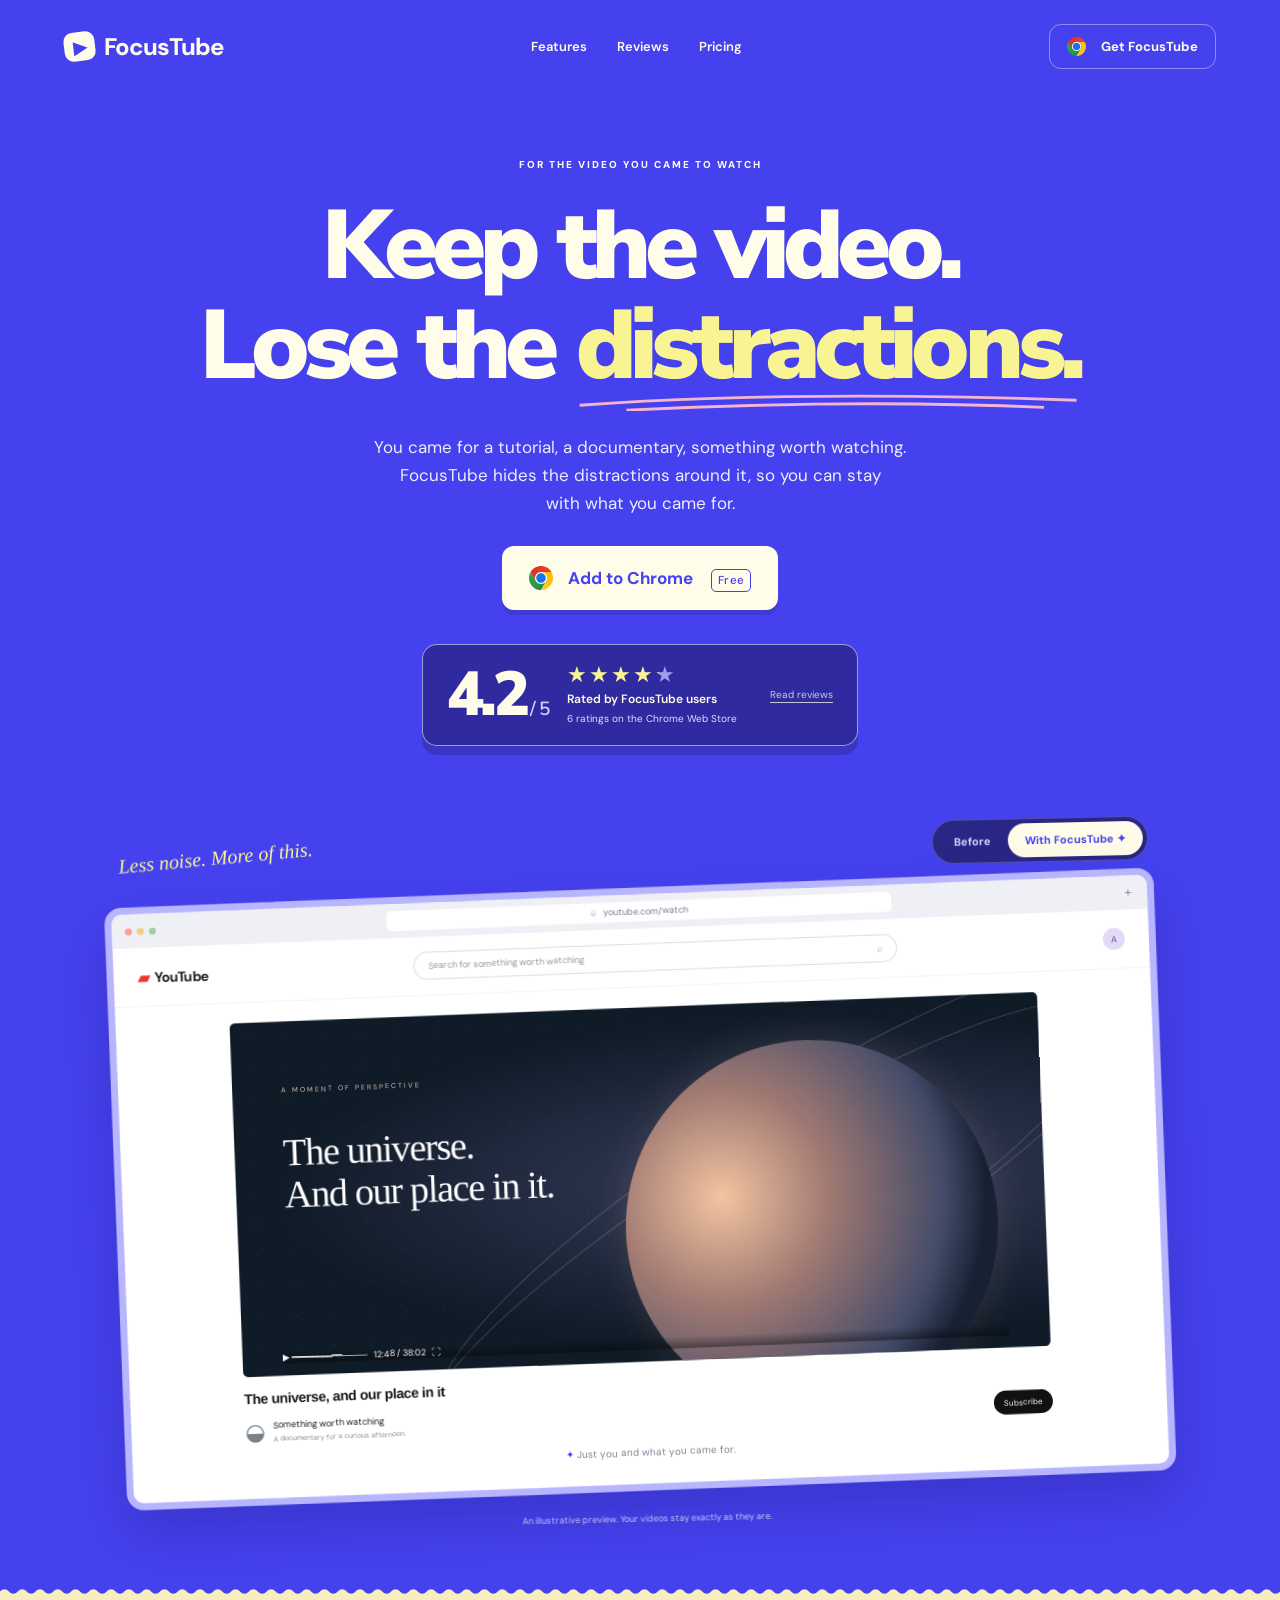
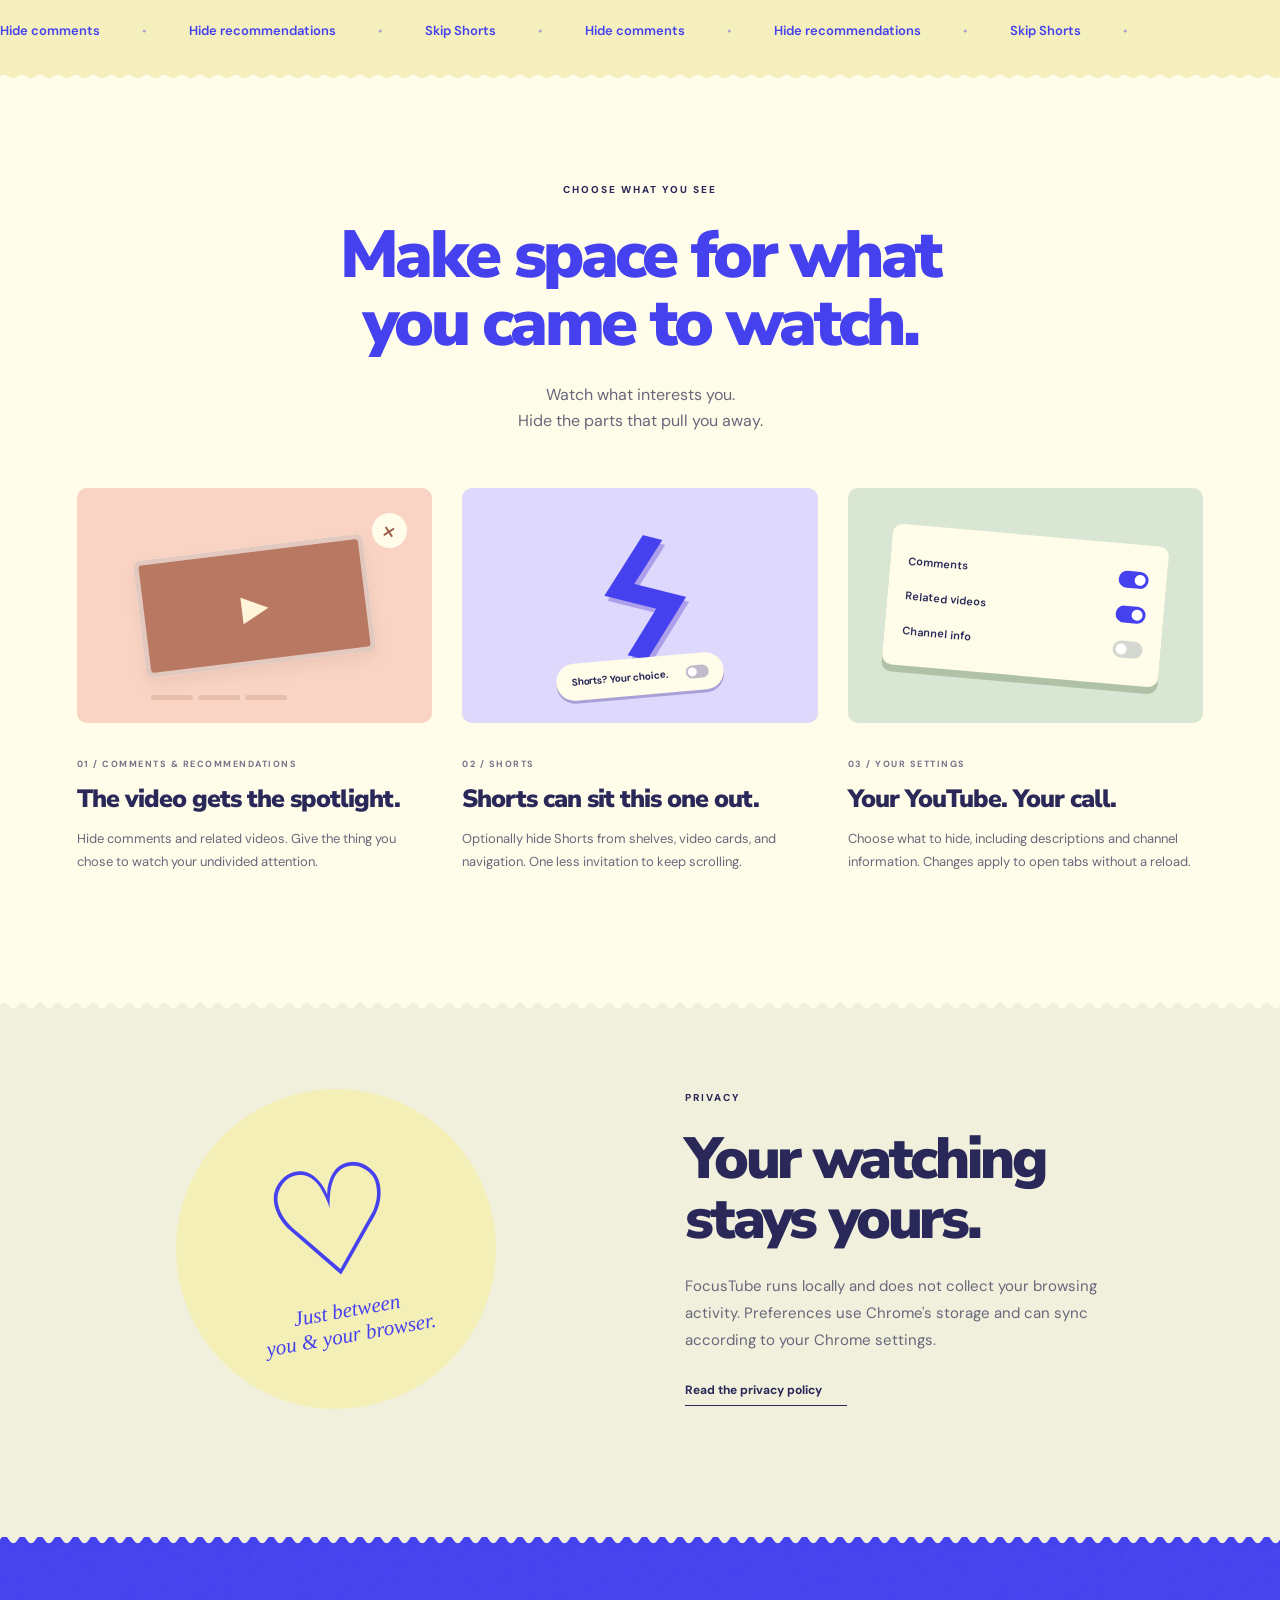
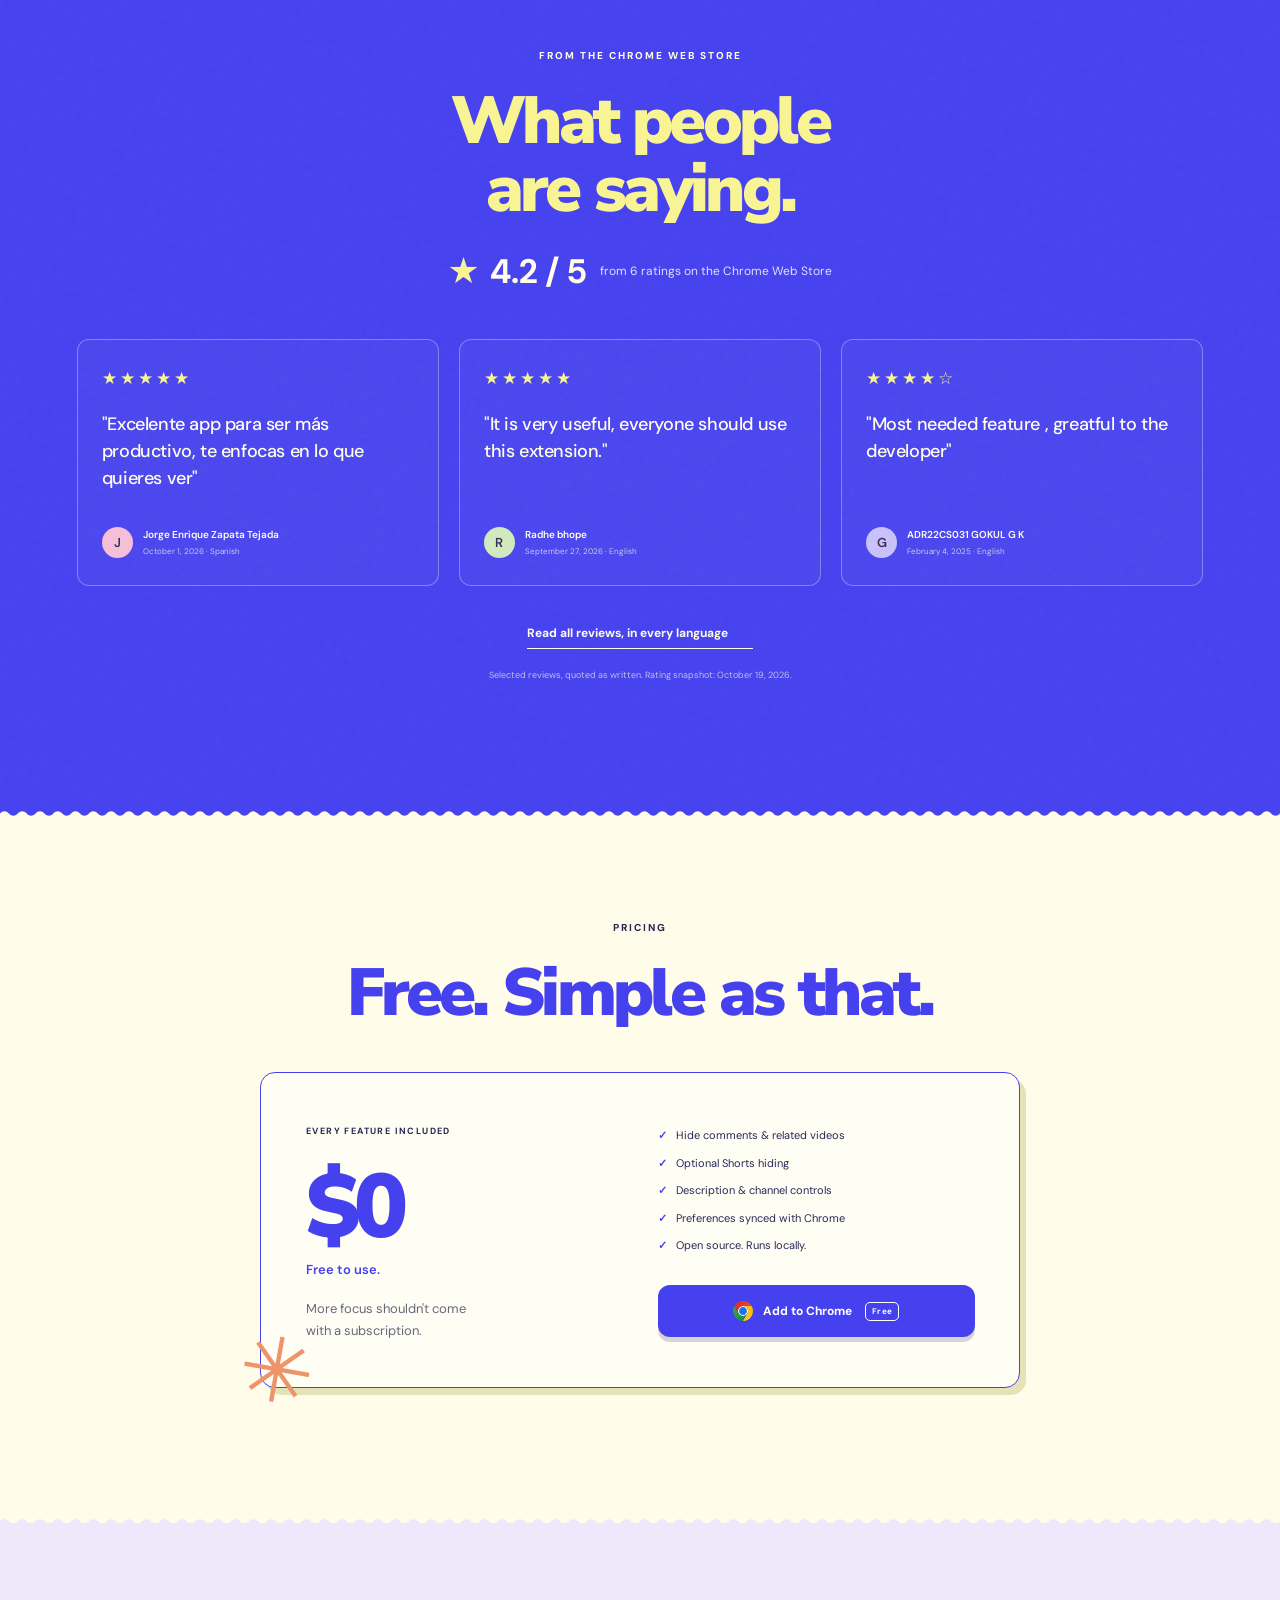
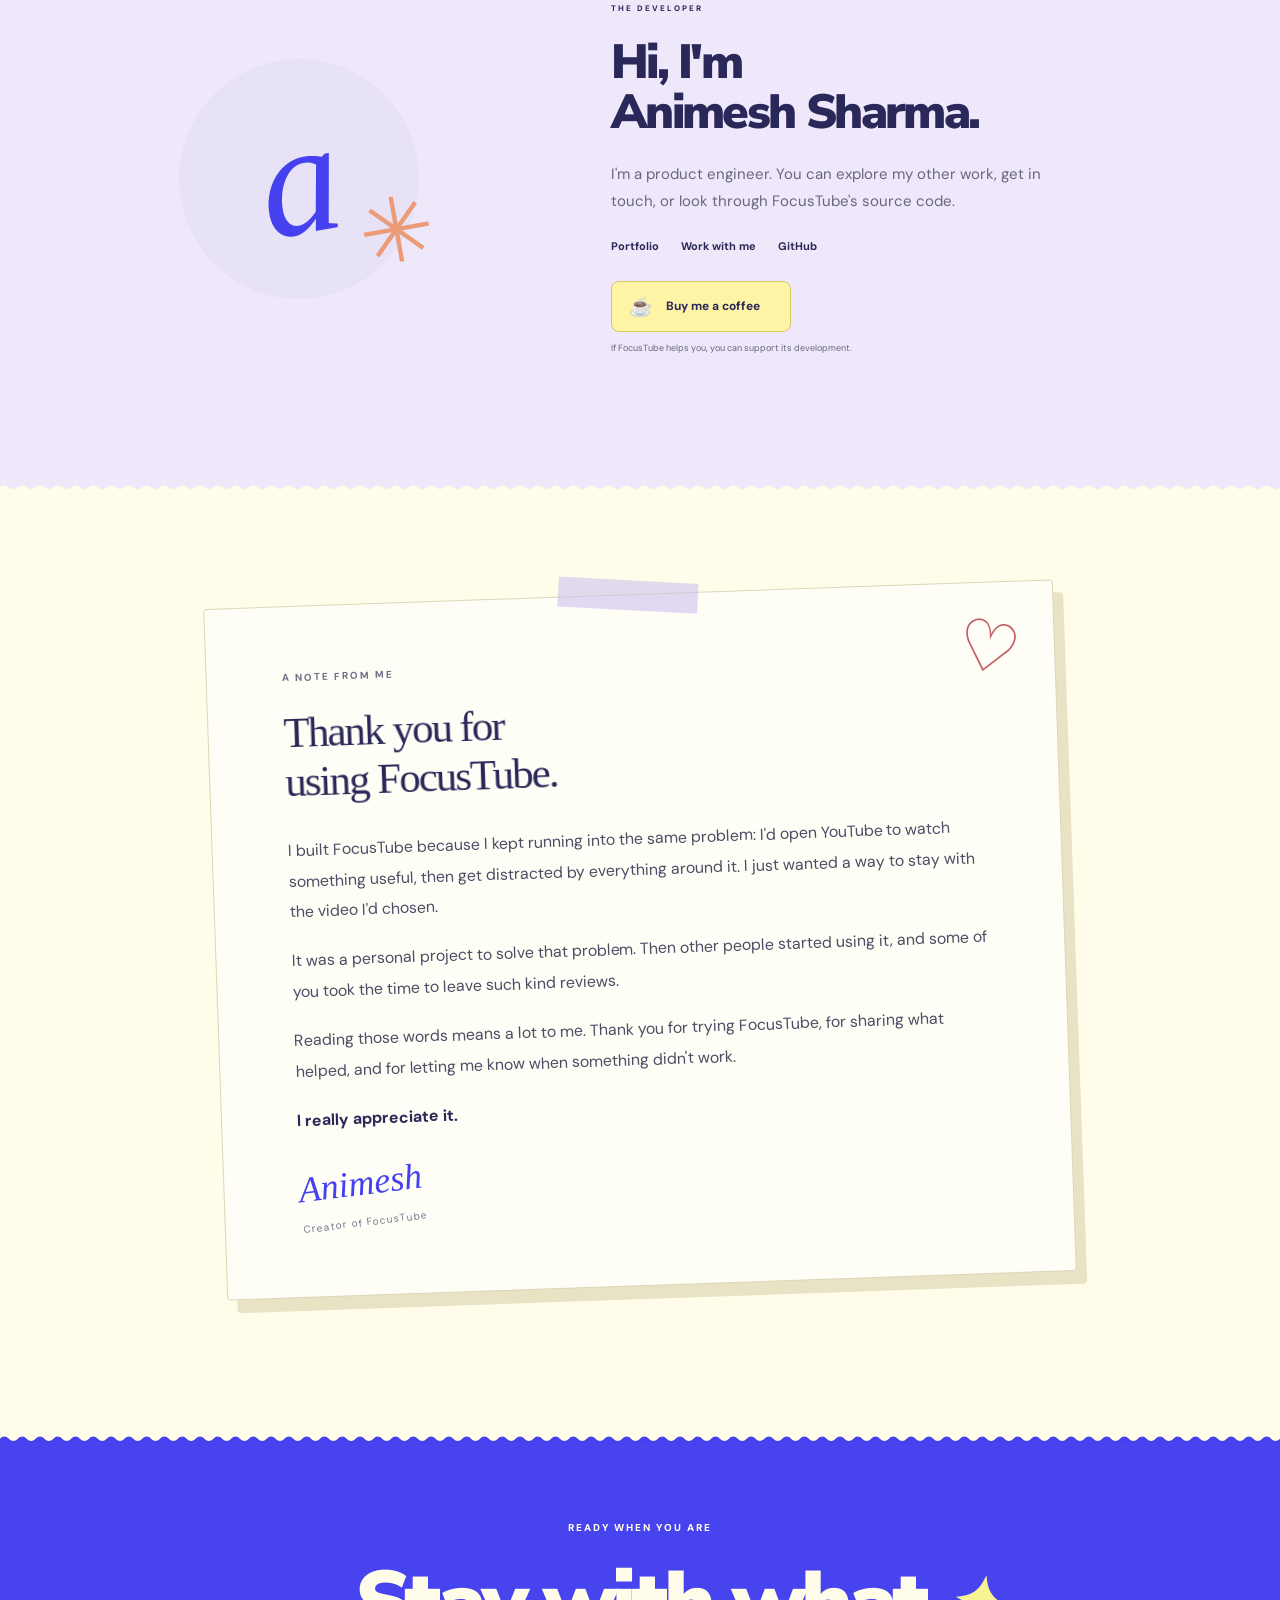
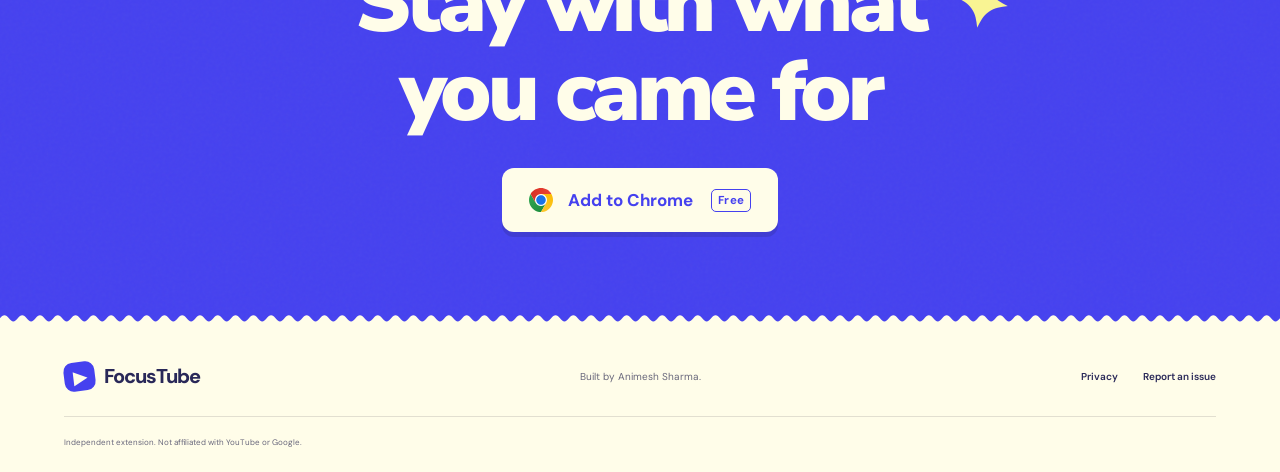
==== website/index.html @ 159a533d "style: simplify scrolling feature strip and fix seamless loop" ====
<!doctype html>

<html lang="en">
  <head>
    <meta charset="utf-8" />
    <meta content="width=device-width,initial-scale=1" name="viewport" />
    <meta content="#4541ef" name="theme-color" />
    <title>FocusTube | Keep the video. Lose the distractions.</title>
    <meta
      content="Hide YouTube comments, recommendations, Shorts, and more. FocusTube makes room for what you came to watch. Free, open source, and local."
      name="description"
    />
    <meta
      content="Keep the video. Lose the distractions."
      property="og:title"
    />
    <meta
      content="Hide YouTube distractions. Free, open source, and local."
      property="og:description"
    />
    <meta content="website" property="og:type" />
    <meta
      content="https://focustube-two.vercel.app/assets/social.png"
      property="og:image"
    />
    <meta content="summary_large_image" name="twitter:card" />
    <link href="https://focustube-two.vercel.app/" rel="canonical" />
    <meta content="https://focustube-two.vercel.app/" property="og:url" />
    <link
      rel="icon"
      type="image/png"
      sizes="32x32"
      href="/assets/icon.png?v=2"
    />
    <link rel="icon" type="image/svg+xml" href="/assets/focustube-icon.svg" />
    <link rel="apple-touch-icon" href="/assets/apple-touch-icon.png" />
    <link href="style.css" rel="stylesheet" />
    <script defer="" src="app.js"></script>
  </head>
  <body>
    <a class="skip" href="#main">Skip to content</a>
    <header class="nav">
      <a aria-label="FocusTube home" class="brand" href="#"
        ><span class="brand-icon">▶</span> FocusTube</a
      >
      <nav aria-label="Main navigation">
        <a href="#features">Features</a><a href="#reviews">Reviews</a
        ><a href="#pricing">Pricing</a>
      </nav>
      <a class="button small install" href="https://link.animesh.cc/focustube"
        ><img
          alt=""
          class="chrome-logo"
          height="24"
          src="assets/chrome.svg"
          width="24"
        />Get FocusTube
      </a>
    </header>
    <main id="main">
      <section class="hero" style="--wave-fill: #f4efbc">
        <div class="hero-copy">
          <p class="eyebrow">FOR THE VIDEO YOU CAME TO WATCH</p>
          <h1>
            Keep the video.<br />Lose the
            <span class="underlined"
              >distractions.<svg
                aria-hidden="true"
                preserveAspectRatio="none"
                viewBox="0 0 700 25"
              >
                <path d="M5 17 Q300 -4 695 10 M70 24 Q380 8 650 20"></path></svg
            ></span>
          </h1>
          <p class="lede">
            You came for a tutorial, a documentary, something worth watching.<br
              class="desktop"
            />
            FocusTube hides the distractions around it, so you can stay<br
              class="desktop"
            />
            with what you came for.
          </p>
          <a
            class="button cream install"
            href="https://link.animesh.cc/focustube"
            ><img
              alt=""
              class="chrome-logo"
              height="24"
              src="assets/chrome.svg"
              width="24"
            />Add to Chrome
            <span class="button-note"
              ><span class="free-label">Free</span></span
            ></a
          ><a
            aria-label="Rated 4.2 out of 5 from 6 Chrome Web Store ratings. Read reviews."
            class="rating"
            href="https://chromewebstore.google.com/detail/focus-tube/idohimhijfbbnnbmfefaacabnjkbooeo/reviews"
            ><strong class="rating-number">4.2<span>/ 5</span></strong
            ><span class="rating-details"
              ><span aria-hidden="true" class="stars">★★★★<span>★</span></span
              ><b>Rated by FocusTube users</b
              ><span>6 ratings on the Chrome Web Store</span></span
            ><span class="rating-action">Read reviews</span></a
          >
        </div>
        <div class="demo-wrap" id="demo">
          <div class="demo-heading">
            <span class="handwritten">Less noise. More of this.</span>
            <div
              aria-label="Illustrative demo view"
              class="segmented"
              role="group"
            >
              <button aria-pressed="false" data-mode="before">Before</button
              ><button aria-pressed="true" data-mode="focused">
                With FocusTube <span aria-hidden="true">✦</span>
              </button>
            </div>
          </div>
          <div class="browser focused" id="browser">
            <div class="browser-chrome">
              <span class="traffic"><i></i><i></i><i></i></span
              ><span class="address">♧   youtube.com/watch</span><span>＋</span>
            </div>
            <div class="youtube-bar">
              <span class="youtube-logo">▰ <b>YouTube</b></span
              ><span class="search"
                >Search for something worth watching <span>⌕</span></span
              ><span class="user-avatar">A</span>
            </div>
            <div class="youtube-content">
              <div class="watch">
                <div class="video-art">
                  <div class="orbit orbit-one"></div>
                  <div class="orbit orbit-two"></div>
                  <div class="planet"></div>
                  <span class="video-kicker">A MOMENT OF PERSPECTIVE</span>
                  <div class="video-title">
                    The universe.<br />And our place in it.
                  </div>
                  <span class="video-duration"
                    >▶ ━━━━━━━━━━────   12:48 / 38:02   ⛶</span
                  >
                </div>
                <h3>The universe, and our place in it</h3>
                <div class="channel">
                  <span class="channel-avatar">◒</span
                  ><span
                    >Something worth watching<br /><small
                      >A documentary for a curious afternoon.</small
                    ></span
                  ><span class="subscribe">Subscribe</span>
                </div>
                <div class="comments distraction">
                  <strong>Comments</strong>
                  <p>
                    <span class="comment-avatar">J</span> Wait, how did I end up
                    in the comments again?
                  </p>
                  <p>
                    <span class="comment-avatar">K</span> Just one more scroll…
                  </p>
                </div>
              </div>
              <aside class="recommendations distraction">
                <b>Up next</b>
                <div>
                  <span class="thumb coral">ONE MORE<br />VIDEO?</span>
                  <p>You might also like…<small>And then another one</small></p>
                </div>
                <div>
                  <span class="thumb mint">JUST<br />5 MINUTES</span>
                  <p>
                    Something completely unrelated<small
                      >Down the rabbit hole</small
                    >
                  </p>
                </div>
                <div>
                  <span class="thumb yellow">WAIT,<br />WHAT?</span>
                  <p>Hard to look away<small>Recommended for you</small></p>
                </div>
              </aside>
              <div class="focus-caption">
                <span>✦</span> Just you and what you came for.
              </div>
            </div>
          </div>
          <p class="demo-disclaimer">
            An illustrative preview. Your videos stay exactly as they are.
          </p>
        </div>
        <div aria-hidden="true" class="section-wave">
          <svg preserveAspectRatio="none" viewBox="0 0 1440 54">
            <path
              d="M0 27 C3.333 3 6.667 3 10 27 C13.333 51 16.667 51 20 27 C23.333 3 26.667 3 30 27 C33.333 51 36.667 51 40 27 C43.333 3 46.667 3 50 27 C53.333 51 56.667 51 60 27 C63.333 3 66.667 3 70 27 C73.333 51 76.667 51 80 27 C83.333 3 86.667 3 90 27 C93.333 51 96.667 51 100 27 C103.333 3 106.667 3 110 27 C113.333 51 116.667 51 120 27 C123.333 3 126.667 3 130 27 C133.333 51 136.667 51 140 27 C143.333 3 146.667 3 150 27 C153.333 51 156.667 51 160 27 C163.333 3 166.667 3 170 27 C173.333 51 176.667 51 180 27 C183.333 3 186.667 3 190 27 C193.333 51 196.667 51 200 27 C203.333 3 206.667 3 210 27 C213.333 51 216.667 51 220 27 C223.333 3 226.667 3 230 27 C233.333 51 236.667 51 240 27 C243.333 3 246.667 3 250 27 C253.333 51 256.667 51 260 27 C263.333 3 266.667 3 270 27 C273.333 51 276.667 51 280 27 C283.333 3 286.667 3 290 27 C293.333 51 296.667 51 300 27 C303.333 3 306.667 3 310 27 C313.333 51 316.667 51 320 27 C323.333 3 326.667 3 330 27 C333.333 51 336.667 51 340 27 C343.333 3 346.667 3 350 27 C353.333 51 356.667 51 360 27 C363.333 3 366.667 3 370 27 C373.333 51 376.667 51 380 27 C383.333 3 386.667 3 390 27 C393.333 51 396.667 51 400 27 C403.333 3 406.667 3 410 27 C413.333 51 416.667 51 420 27 C423.333 3 426.667 3 430 27 C433.333 51 436.667 51 440 27 C443.333 3 446.667 3 450 27 C453.333 51 456.667 51 460 27 C463.333 3 466.667 3 470 27 C473.333 51 476.667 51 480 27 C483.333 3 486.667 3 490 27 C493.333 51 496.667 51 500 27 C503.333 3 506.667 3 510 27 C513.333 51 516.667 51 520 27 C523.333 3 526.667 3 530 27 C533.333 51 536.667 51 540 27 C543.333 3 546.667 3 550 27 C553.333 51 556.667 51 560 27 C563.333 3 566.667 3 570 27 C573.333 51 576.667 51 580 27 C583.333 3 586.667 3 590 27 C593.333 51 596.667 51 600 27 C603.333 3 606.667 3 610 27 C613.333 51 616.667 51 620 27 C623.333 3 626.667 3 630 27 C633.333 51 636.667 51 640 27 C643.333 3 646.667 3 650 27 C653.333 51 656.667 51 660 27 C663.333 3 666.667 3 670 27 C673.333 51 676.667 51 680 27 C683.333 3 686.667 3 690 27 C693.333 51 696.667 51 700 27 C703.333 3 706.667 3 710 27 C713.333 51 716.667 51 720 27 C723.333 3 726.667 3 730 27 C733.333 51 736.667 51 740 27 C743.333 3 746.667 3 750 27 C753.333 51 756.667 51 760 27 C763.333 3 766.667 3 770 27 C773.333 51 776.667 51 780 27 C783.333 3 786.667 3 790 27 C793.333 51 796.667 51 800 27 C803.333 3 806.667 3 810 27 C813.333 51 816.667 51 820 27 C823.333 3 826.667 3 830 27 C833.333 51 836.667 51 840 27 C843.333 3 846.667 3 850 27 C853.333 51 856.667 51 860 27 C863.333 3 866.667 3 870 27 C873.333 51 876.667 51 880 27 C883.333 3 886.667 3 890 27 C893.333 51 896.667 51 900 27 C903.333 3 906.667 3 910 27 C913.333 51 916.667 51 920 27 C923.333 3 926.667 3 930 27 C933.333 51 936.667 51 940 27 C943.333 3 946.667 3 950 27 C953.333 51 956.667 51 960 27 C963.333 3 966.667 3 970 27 C973.333 51 976.667 51 980 27 C983.333 3 986.667 3 990 27 C993.333 51 996.667 51 1000 27 C1003.33 3 1006.67 3 1010 27 C1013.33 51 1016.67 51 1020 27 C1023.33 3 1026.67 3 1030 27 C1033.33 51 1036.67 51 1040 27 C1043.33 3 1046.67 3 1050 27 C1053.33 51 1056.67 51 1060 27 C1063.33 3 1066.67 3 1070 27 C1073.33 51 1076.67 51 1080 27 C1083.33 3 1086.67 3 1090 27 C1093.33 51 1096.67 51 1100 27 C1103.33 3 1106.67 3 1110 27 C1113.33 51 1116.67 51 1120 27 C1123.33 3 1126.67 3 1130 27 C1133.33 51 1136.67 51 1140 27 C1143.33 3 1146.67 3 1150 27 C1153.33 51 1156.67 51 1160 27 C1163.33 3 1166.67 3 1170 27 C1173.33 51 1176.67 51 1180 27 C1183.33 3 1186.67 3 1190 27 C1193.33 51 1196.67 51 1200 27 C1203.33 3 1206.67 3 1210 27 C1213.33 51 1216.67 51 1220 27 C1223.33 3 1226.67 3 1230 27 C1233.33 51 1236.67 51 1240 27 C1243.33 3 1246.67 3 1250 27 C1253.33 51 1256.67 51 1260 27 C1263.33 3 1266.67 3 1270 27 C1273.33 51 1276.67 51 1280 27 C1283.33 3 1286.67 3 1290 27 C1293.33 51 1296.67 51 1300 27 C1303.33 3 1306.67 3 1310 27 C1313.33 51 1316.67 51 1320 27 C1323.33 3 1326.67 3 1330 27 C1333.33 51 1336.67 51 1340 27 C1343.33 3 1346.67 3 1350 27 C1353.33 51 1356.67 51 1360 27 C1363.33 3 1366.67 3 1370 27 C1373.33 51 1376.67 51 1380 27 C1383.33 3 1386.67 3 1390 27 C1393.33 51 1396.67 51 1400 27 C1403.33 3 1406.67 3 1410 27 C1413.33 51 1416.67 51 1420 27 C1423.33 3 1426.67 3 1430 27 C1433.33 51 1436.67 51 1440 27 V54 H0 Z"
            ></path>
          </svg>
        </div>
      </section>
      <div
        aria-label="Hide comments, hide recommendations, and optionally skip Shorts."
        class="ticker"
      >
        <div class="ticker-track" aria-hidden="true">
          <div class="ticker-group">
            <span class="ticker-item">Hide comments</span
            ><span class="ticker-dot">·</span
            ><span class="ticker-item">Hide recommendations</span
            ><span class="ticker-dot">·</span
            ><span class="ticker-item">Skip Shorts</span
            ><span class="ticker-dot">·</span>
          </div>
          <div class="ticker-group">
            <span class="ticker-item">Hide comments</span
            ><span class="ticker-dot">·</span
            ><span class="ticker-item">Hide recommendations</span
            ><span class="ticker-dot">·</span
            ><span class="ticker-item">Skip Shorts</span
            ><span class="ticker-dot">·</span>
          </div>
        </div>
        <div aria-hidden="true" class="section-wave">
          <svg preserveAspectRatio="none" viewBox="0 0 1440 54">
            <path
              d="M0 27 C3.333 3 6.667 3 10 27 C13.333 51 16.667 51 20 27 C23.333 3 26.667 3 30 27 C33.333 51 36.667 51 40 27 C43.333 3 46.667 3 50 27 C53.333 51 56.667 51 60 27 C63.333 3 66.667 3 70 27 C73.333 51 76.667 51 80 27 C83.333 3 86.667 3 90 27 C93.333 51 96.667 51 100 27 C103.333 3 106.667 3 110 27 C113.333 51 116.667 51 120 27 C123.333 3 126.667 3 130 27 C133.333 51 136.667 51 140 27 C143.333 3 146.667 3 150 27 C153.333 51 156.667 51 160 27 C163.333 3 166.667 3 170 27 C173.333 51 176.667 51 180 27 C183.333 3 186.667 3 190 27 C193.333 51 196.667 51 200 27 C203.333 3 206.667 3 210 27 C213.333 51 216.667 51 220 27 C223.333 3 226.667 3 230 27 C233.333 51 236.667 51 240 27 C243.333 3 246.667 3 250 27 C253.333 51 256.667 51 260 27 C263.333 3 266.667 3 270 27 C273.333 51 276.667 51 280 27 C283.333 3 286.667 3 290 27 C293.333 51 296.667 51 300 27 C303.333 3 306.667 3 310 27 C313.333 51 316.667 51 320 27 C323.333 3 326.667 3 330 27 C333.333 51 336.667 51 340 27 C343.333 3 346.667 3 350 27 C353.333 51 356.667 51 360 27 C363.333 3 366.667 3 370 27 C373.333 51 376.667 51 380 27 C383.333 3 386.667 3 390 27 C393.333 51 396.667 51 400 27 C403.333 3 406.667 3 410 27 C413.333 51 416.667 51 420 27 C423.333 3 426.667 3 430 27 C433.333 51 436.667 51 440 27 C443.333 3 446.667 3 450 27 C453.333 51 456.667 51 460 27 C463.333 3 466.667 3 470 27 C473.333 51 476.667 51 480 27 C483.333 3 486.667 3 490 27 C493.333 51 496.667 51 500 27 C503.333 3 506.667 3 510 27 C513.333 51 516.667 51 520 27 C523.333 3 526.667 3 530 27 C533.333 51 536.667 51 540 27 C543.333 3 546.667 3 550 27 C553.333 51 556.667 51 560 27 C563.333 3 566.667 3 570 27 C573.333 51 576.667 51 580 27 C583.333 3 586.667 3 590 27 C593.333 51 596.667 51 600 27 C603.333 3 606.667 3 610 27 C613.333 51 616.667 51 620 27 C623.333 3 626.667 3 630 27 C633.333 51 636.667 51 640 27 C643.333 3 646.667 3 650 27 C653.333 51 656.667 51 660 27 C663.333 3 666.667 3 670 27 C673.333 51 676.667 51 680 27 C683.333 3 686.667 3 690 27 C693.333 51 696.667 51 700 27 C703.333 3 706.667 3 710 27 C713.333 51 716.667 51 720 27 C723.333 3 726.667 3 730 27 C733.333 51 736.667 51 740 27 C743.333 3 746.667 3 750 27 C753.333 51 756.667 51 760 27 C763.333 3 766.667 3 770 27 C773.333 51 776.667 51 780 27 C783.333 3 786.667 3 790 27 C793.333 51 796.667 51 800 27 C803.333 3 806.667 3 810 27 C813.333 51 816.667 51 820 27 C823.333 3 826.667 3 830 27 C833.333 51 836.667 51 840 27 C843.333 3 846.667 3 850 27 C853.333 51 856.667 51 860 27 C863.333 3 866.667 3 870 27 C873.333 51 876.667 51 880 27 C883.333 3 886.667 3 890 27 C893.333 51 896.667 51 900 27 C903.333 3 906.667 3 910 27 C913.333 51 916.667 51 920 27 C923.333 3 926.667 3 930 27 C933.333 51 936.667 51 940 27 C943.333 3 946.667 3 950 27 C953.333 51 956.667 51 960 27 C963.333 3 966.667 3 970 27 C973.333 51 976.667 51 980 27 C983.333 3 986.667 3 990 27 C993.333 51 996.667 51 1000 27 C1003.33 3 1006.67 3 1010 27 C1013.33 51 1016.67 51 1020 27 C1023.33 3 1026.67 3 1030 27 C1033.33 51 1036.67 51 1040 27 C1043.33 3 1046.67 3 1050 27 C1053.33 51 1056.67 51 1060 27 C1063.33 3 1066.67 3 1070 27 C1073.33 51 1076.67 51 1080 27 C1083.33 3 1086.67 3 1090 27 C1093.33 51 1096.67 51 1100 27 C1103.33 3 1106.67 3 1110 27 C1113.33 51 1116.67 51 1120 27 C1123.33 3 1126.67 3 1130 27 C1133.33 51 1136.67 51 1140 27 C1143.33 3 1146.67 3 1150 27 C1153.33 51 1156.67 51 1160 27 C1163.33 3 1166.67 3 1170 27 C1173.33 51 1176.67 51 1180 27 C1183.33 3 1186.67 3 1190 27 C1193.33 51 1196.67 51 1200 27 C1203.33 3 1206.67 3 1210 27 C1213.33 51 1216.67 51 1220 27 C1223.33 3 1226.67 3 1230 27 C1233.33 51 1236.67 51 1240 27 C1243.33 3 1246.67 3 1250 27 C1253.33 51 1256.67 51 1260 27 C1263.33 3 1266.67 3 1270 27 C1273.33 51 1276.67 51 1280 27 C1283.33 3 1286.67 3 1290 27 C1293.33 51 1296.67 51 1300 27 C1303.33 3 1306.67 3 1310 27 C1313.33 51 1316.67 51 1320 27 C1323.33 3 1326.67 3 1330 27 C1333.33 51 1336.67 51 1340 27 C1343.33 3 1346.67 3 1350 27 C1353.33 51 1356.67 51 1360 27 C1363.33 3 1366.67 3 1370 27 C1373.33 51 1376.67 51 1380 27 C1383.33 3 1386.67 3 1390 27 C1393.33 51 1396.67 51 1400 27 C1403.33 3 1406.67 3 1410 27 C1413.33 51 1416.67 51 1420 27 C1423.33 3 1426.67 3 1430 27 C1433.33 51 1436.67 51 1440 27 V54 H0 Z"
            ></path>
          </svg>
        </div>
      </div>
      <section
        class="features section"
        id="features"
        style="--wave-fill: #f1f0dc"
      >
        <p class="eyebrow">CHOOSE WHAT YOU SEE</p>
        <h2>Make space for what<br />you came to watch.</h2>
        <p class="section-intro">
          Watch what interests you.<br />Hide the parts that pull you away.
        </p>
        <div class="feature-grid">
          <article class="feature">
            <div class="feature-visual peach">
              <div class="mini-video">▶</div>
              <div class="vanishing-lines"><i></i><i></i><i></i></div>
              <span class="cross-mark">×</span>
            </div>
            <span class="feature-number"
              >01 / COMMENTS &amp; RECOMMENDATIONS</span
            >
            <h3>The video gets the spotlight.</h3>
            <p>
              Hide comments and related videos. Give the thing you chose to
              watch your undivided attention.
            </p>
          </article>
          <article class="feature">
            <div class="feature-visual lavender">
              <span class="shorts-symbol">ϟ</span
              ><span class="off-tag">Shorts? Your choice. <i></i></span>
            </div>
            <span class="feature-number">02 / SHORTS</span>
            <h3>Shorts can sit this one out.</h3>
            <p>
              Optionally hide Shorts from shelves, video cards, and navigation.
              One less invitation to keep scrolling.
            </p>
          </article>
          <article class="feature">
            <div class="feature-visual sage">
              <div class="settings-mini">
                <span>Comments <i class="toggle on"></i></span
                ><span>Related videos <i class="toggle on"></i></span
                ><span>Channel info <i class="toggle"></i></span>
              </div>
            </div>
            <span class="feature-number">03 / YOUR SETTINGS</span>
            <h3>Your YouTube. Your call.</h3>
            <p>
              Choose what to hide, including descriptions and channel
              information. Changes apply to open tabs without a reload.
            </p>
          </article>
        </div>
        <div aria-hidden="true" class="section-wave">
          <svg preserveAspectRatio="none" viewBox="0 0 1440 54">
            <path
              d="M0 27 C3.333 3 6.667 3 10 27 C13.333 51 16.667 51 20 27 C23.333 3 26.667 3 30 27 C33.333 51 36.667 51 40 27 C43.333 3 46.667 3 50 27 C53.333 51 56.667 51 60 27 C63.333 3 66.667 3 70 27 C73.333 51 76.667 51 80 27 C83.333 3 86.667 3 90 27 C93.333 51 96.667 51 100 27 C103.333 3 106.667 3 110 27 C113.333 51 116.667 51 120 27 C123.333 3 126.667 3 130 27 C133.333 51 136.667 51 140 27 C143.333 3 146.667 3 150 27 C153.333 51 156.667 51 160 27 C163.333 3 166.667 3 170 27 C173.333 51 176.667 51 180 27 C183.333 3 186.667 3 190 27 C193.333 51 196.667 51 200 27 C203.333 3 206.667 3 210 27 C213.333 51 216.667 51 220 27 C223.333 3 226.667 3 230 27 C233.333 51 236.667 51 240 27 C243.333 3 246.667 3 250 27 C253.333 51 256.667 51 260 27 C263.333 3 266.667 3 270 27 C273.333 51 276.667 51 280 27 C283.333 3 286.667 3 290 27 C293.333 51 296.667 51 300 27 C303.333 3 306.667 3 310 27 C313.333 51 316.667 51 320 27 C323.333 3 326.667 3 330 27 C333.333 51 336.667 51 340 27 C343.333 3 346.667 3 350 27 C353.333 51 356.667 51 360 27 C363.333 3 366.667 3 370 27 C373.333 51 376.667 51 380 27 C383.333 3 386.667 3 390 27 C393.333 51 396.667 51 400 27 C403.333 3 406.667 3 410 27 C413.333 51 416.667 51 420 27 C423.333 3 426.667 3 430 27 C433.333 51 436.667 51 440 27 C443.333 3 446.667 3 450 27 C453.333 51 456.667 51 460 27 C463.333 3 466.667 3 470 27 C473.333 51 476.667 51 480 27 C483.333 3 486.667 3 490 27 C493.333 51 496.667 51 500 27 C503.333 3 506.667 3 510 27 C513.333 51 516.667 51 520 27 C523.333 3 526.667 3 530 27 C533.333 51 536.667 51 540 27 C543.333 3 546.667 3 550 27 C553.333 51 556.667 51 560 27 C563.333 3 566.667 3 570 27 C573.333 51 576.667 51 580 27 C583.333 3 586.667 3 590 27 C593.333 51 596.667 51 600 27 C603.333 3 606.667 3 610 27 C613.333 51 616.667 51 620 27 C623.333 3 626.667 3 630 27 C633.333 51 636.667 51 640 27 C643.333 3 646.667 3 650 27 C653.333 51 656.667 51 660 27 C663.333 3 666.667 3 670 27 C673.333 51 676.667 51 680 27 C683.333 3 686.667 3 690 27 C693.333 51 696.667 51 700 27 C703.333 3 706.667 3 710 27 C713.333 51 716.667 51 720 27 C723.333 3 726.667 3 730 27 C733.333 51 736.667 51 740 27 C743.333 3 746.667 3 750 27 C753.333 51 756.667 51 760 27 C763.333 3 766.667 3 770 27 C773.333 51 776.667 51 780 27 C783.333 3 786.667 3 790 27 C793.333 51 796.667 51 800 27 C803.333 3 806.667 3 810 27 C813.333 51 816.667 51 820 27 C823.333 3 826.667 3 830 27 C833.333 51 836.667 51 840 27 C843.333 3 846.667 3 850 27 C853.333 51 856.667 51 860 27 C863.333 3 866.667 3 870 27 C873.333 51 876.667 51 880 27 C883.333 3 886.667 3 890 27 C893.333 51 896.667 51 900 27 C903.333 3 906.667 3 910 27 C913.333 51 916.667 51 920 27 C923.333 3 926.667 3 930 27 C933.333 51 936.667 51 940 27 C943.333 3 946.667 3 950 27 C953.333 51 956.667 51 960 27 C963.333 3 966.667 3 970 27 C973.333 51 976.667 51 980 27 C983.333 3 986.667 3 990 27 C993.333 51 996.667 51 1000 27 C1003.33 3 1006.67 3 1010 27 C1013.33 51 1016.67 51 1020 27 C1023.33 3 1026.67 3 1030 27 C1033.33 51 1036.67 51 1040 27 C1043.33 3 1046.67 3 1050 27 C1053.33 51 1056.67 51 1060 27 C1063.33 3 1066.67 3 1070 27 C1073.33 51 1076.67 51 1080 27 C1083.33 3 1086.67 3 1090 27 C1093.33 51 1096.67 51 1100 27 C1103.33 3 1106.67 3 1110 27 C1113.33 51 1116.67 51 1120 27 C1123.33 3 1126.67 3 1130 27 C1133.33 51 1136.67 51 1140 27 C1143.33 3 1146.67 3 1150 27 C1153.33 51 1156.67 51 1160 27 C1163.33 3 1166.67 3 1170 27 C1173.33 51 1176.67 51 1180 27 C1183.33 3 1186.67 3 1190 27 C1193.33 51 1196.67 51 1200 27 C1203.33 3 1206.67 3 1210 27 C1213.33 51 1216.67 51 1220 27 C1223.33 3 1226.67 3 1230 27 C1233.33 51 1236.67 51 1240 27 C1243.33 3 1246.67 3 1250 27 C1253.33 51 1256.67 51 1260 27 C1263.33 3 1266.67 3 1270 27 C1273.33 51 1276.67 51 1280 27 C1283.33 3 1286.67 3 1290 27 C1293.33 51 1296.67 51 1300 27 C1303.33 3 1306.67 3 1310 27 C1313.33 51 1316.67 51 1320 27 C1323.33 3 1326.67 3 1330 27 C1333.33 51 1336.67 51 1340 27 C1343.33 3 1346.67 3 1350 27 C1353.33 51 1356.67 51 1360 27 C1363.33 3 1366.67 3 1370 27 C1373.33 51 1376.67 51 1380 27 C1383.33 3 1386.67 3 1390 27 C1393.33 51 1396.67 51 1400 27 C1403.33 3 1406.67 3 1410 27 C1413.33 51 1416.67 51 1420 27 C1423.33 3 1426.67 3 1430 27 C1433.33 51 1436.67 51 1440 27 V54 H0 Z"
            ></path>
          </svg>
        </div>
      </section>
      <section class="privacy section" style="--wave-fill: #4541ef">
        <div aria-hidden="true" class="privacy-art">
          <span>♡</span><i>Just between<br />you &amp; your browser.</i>
        </div>
        <div>
          <p class="eyebrow">PRIVACY</p>
          <h2>Your watching<br />stays yours.</h2>
          <p>
            FocusTube runs locally and does not collect your browsing activity.
            Preferences use Chrome's storage and can sync according to your
            Chrome settings.
          </p>
          <a
            class="text-link"
            href="https://github.com/animesh-algorithm/FocusTube/blob/master/PRIVACY.md"
            >Read the privacy policy <span></span
          ></a>
        </div>
        <div aria-hidden="true" class="section-wave">
          <svg preserveAspectRatio="none" viewBox="0 0 1440 54">
            <path
              d="M0 27 C3.333 3 6.667 3 10 27 C13.333 51 16.667 51 20 27 C23.333 3 26.667 3 30 27 C33.333 51 36.667 51 40 27 C43.333 3 46.667 3 50 27 C53.333 51 56.667 51 60 27 C63.333 3 66.667 3 70 27 C73.333 51 76.667 51 80 27 C83.333 3 86.667 3 90 27 C93.333 51 96.667 51 100 27 C103.333 3 106.667 3 110 27 C113.333 51 116.667 51 120 27 C123.333 3 126.667 3 130 27 C133.333 51 136.667 51 140 27 C143.333 3 146.667 3 150 27 C153.333 51 156.667 51 160 27 C163.333 3 166.667 3 170 27 C173.333 51 176.667 51 180 27 C183.333 3 186.667 3 190 27 C193.333 51 196.667 51 200 27 C203.333 3 206.667 3 210 27 C213.333 51 216.667 51 220 27 C223.333 3 226.667 3 230 27 C233.333 51 236.667 51 240 27 C243.333 3 246.667 3 250 27 C253.333 51 256.667 51 260 27 C263.333 3 266.667 3 270 27 C273.333 51 276.667 51 280 27 C283.333 3 286.667 3 290 27 C293.333 51 296.667 51 300 27 C303.333 3 306.667 3 310 27 C313.333 51 316.667 51 320 27 C323.333 3 326.667 3 330 27 C333.333 51 336.667 51 340 27 C343.333 3 346.667 3 350 27 C353.333 51 356.667 51 360 27 C363.333 3 366.667 3 370 27 C373.333 51 376.667 51 380 27 C383.333 3 386.667 3 390 27 C393.333 51 396.667 51 400 27 C403.333 3 406.667 3 410 27 C413.333 51 416.667 51 420 27 C423.333 3 426.667 3 430 27 C433.333 51 436.667 51 440 27 C443.333 3 446.667 3 450 27 C453.333 51 456.667 51 460 27 C463.333 3 466.667 3 470 27 C473.333 51 476.667 51 480 27 C483.333 3 486.667 3 490 27 C493.333 51 496.667 51 500 27 C503.333 3 506.667 3 510 27 C513.333 51 516.667 51 520 27 C523.333 3 526.667 3 530 27 C533.333 51 536.667 51 540 27 C543.333 3 546.667 3 550 27 C553.333 51 556.667 51 560 27 C563.333 3 566.667 3 570 27 C573.333 51 576.667 51 580 27 C583.333 3 586.667 3 590 27 C593.333 51 596.667 51 600 27 C603.333 3 606.667 3 610 27 C613.333 51 616.667 51 620 27 C623.333 3 626.667 3 630 27 C633.333 51 636.667 51 640 27 C643.333 3 646.667 3 650 27 C653.333 51 656.667 51 660 27 C663.333 3 666.667 3 670 27 C673.333 51 676.667 51 680 27 C683.333 3 686.667 3 690 27 C693.333 51 696.667 51 700 27 C703.333 3 706.667 3 710 27 C713.333 51 716.667 51 720 27 C723.333 3 726.667 3 730 27 C733.333 51 736.667 51 740 27 C743.333 3 746.667 3 750 27 C753.333 51 756.667 51 760 27 C763.333 3 766.667 3 770 27 C773.333 51 776.667 51 780 27 C783.333 3 786.667 3 790 27 C793.333 51 796.667 51 800 27 C803.333 3 806.667 3 810 27 C813.333 51 816.667 51 820 27 C823.333 3 826.667 3 830 27 C833.333 51 836.667 51 840 27 C843.333 3 846.667 3 850 27 C853.333 51 856.667 51 860 27 C863.333 3 866.667 3 870 27 C873.333 51 876.667 51 880 27 C883.333 3 886.667 3 890 27 C893.333 51 896.667 51 900 27 C903.333 3 906.667 3 910 27 C913.333 51 916.667 51 920 27 C923.333 3 926.667 3 930 27 C933.333 51 936.667 51 940 27 C943.333 3 946.667 3 950 27 C953.333 51 956.667 51 960 27 C963.333 3 966.667 3 970 27 C973.333 51 976.667 51 980 27 C983.333 3 986.667 3 990 27 C993.333 51 996.667 51 1000 27 C1003.33 3 1006.67 3 1010 27 C1013.33 51 1016.67 51 1020 27 C1023.33 3 1026.67 3 1030 27 C1033.33 51 1036.67 51 1040 27 C1043.33 3 1046.67 3 1050 27 C1053.33 51 1056.67 51 1060 27 C1063.33 3 1066.67 3 1070 27 C1073.33 51 1076.67 51 1080 27 C1083.33 3 1086.67 3 1090 27 C1093.33 51 1096.67 51 1100 27 C1103.33 3 1106.67 3 1110 27 C1113.33 51 1116.67 51 1120 27 C1123.33 3 1126.67 3 1130 27 C1133.33 51 1136.67 51 1140 27 C1143.33 3 1146.67 3 1150 27 C1153.33 51 1156.67 51 1160 27 C1163.33 3 1166.67 3 1170 27 C1173.33 51 1176.67 51 1180 27 C1183.33 3 1186.67 3 1190 27 C1193.33 51 1196.67 51 1200 27 C1203.33 3 1206.67 3 1210 27 C1213.33 51 1216.67 51 1220 27 C1223.33 3 1226.67 3 1230 27 C1233.33 51 1236.67 51 1240 27 C1243.33 3 1246.67 3 1250 27 C1253.33 51 1256.67 51 1260 27 C1263.33 3 1266.67 3 1270 27 C1273.33 51 1276.67 51 1280 27 C1283.33 3 1286.67 3 1290 27 C1293.33 51 1296.67 51 1300 27 C1303.33 3 1306.67 3 1310 27 C1313.33 51 1316.67 51 1320 27 C1323.33 3 1326.67 3 1330 27 C1333.33 51 1336.67 51 1340 27 C1343.33 3 1346.67 3 1350 27 C1353.33 51 1356.67 51 1360 27 C1363.33 3 1366.67 3 1370 27 C1373.33 51 1376.67 51 1380 27 C1383.33 3 1386.67 3 1390 27 C1393.33 51 1396.67 51 1400 27 C1403.33 3 1406.67 3 1410 27 C1413.33 51 1416.67 51 1420 27 C1423.33 3 1426.67 3 1430 27 C1433.33 51 1436.67 51 1440 27 V54 H0 Z"
            ></path>
          </svg>
        </div>
      </section>
      <section
        class="reviews section"
        id="reviews"
        style="--wave-fill: #fffde9"
      >
        <p class="eyebrow">FROM THE CHROME WEB STORE</p>
        <h2>What people<br />are saying.</h2>
        <a
          class="review-summary"
          href="https://chromewebstore.google.com/detail/focus-tube/idohimhijfbbnnbmfefaacabnjkbooeo/reviews"
          ><span>★</span> 4.2 / 5
          <small>from 6 ratings on the Chrome Web Store</small></a
        >
        <div class="review-grid">
          <figure>
            <div aria-label="5 out of 5 stars" class="review-stars">★★★★★</div>
            <blockquote lang="es">
              &quot;Excelente app para ser más productivo, te enfocas en lo que
              quieres ver&quot;
            </blockquote>
            <figcaption>
              <span class="review-avatar pink">J</span
              ><span
                >Jorge Enrique Zapata Tejada<small
                  >October 1, 2026 · Spanish</small
                ></span
              >
            </figcaption>
          </figure>
          <figure>
            <div aria-label="5 out of 5 stars" class="review-stars">★★★★★</div>
            <blockquote>
              &quot;It is very useful, everyone should use this extension.&quot;
            </blockquote>
            <figcaption>
              <span class="review-avatar green">R</span
              ><span
                >Radhe bhope<small>September 27, 2026 · English</small></span
              >
            </figcaption>
          </figure>
          <figure>
            <div aria-label="4 out of 5 stars" class="review-stars">
              ★★★★<span>☆</span>
            </div>
            <blockquote>
              &quot;Most needed feature , greatful to the developer&quot;
            </blockquote>
            <figcaption>
              <span class="review-avatar purple">G</span
              ><span
                >ADR22CS031 GOKUL G K<small
                  >February 4, 2025 · English</small
                ></span
              >
            </figcaption>
          </figure>
        </div>
        <a
          class="text-link"
          href="https://chromewebstore.google.com/detail/focus-tube/idohimhijfbbnnbmfefaacabnjkbooeo/reviews"
          >Read all reviews, in every language <span></span
        ></a>
        <p class="review-footnote">
          Selected reviews, quoted as written. Rating snapshot: October 19,
          2026.
        </p>
        <div aria-hidden="true" class="section-wave">
          <svg preserveAspectRatio="none" viewBox="0 0 1440 54">
            <path
              d="M0 27 C3.333 3 6.667 3 10 27 C13.333 51 16.667 51 20 27 C23.333 3 26.667 3 30 27 C33.333 51 36.667 51 40 27 C43.333 3 46.667 3 50 27 C53.333 51 56.667 51 60 27 C63.333 3 66.667 3 70 27 C73.333 51 76.667 51 80 27 C83.333 3 86.667 3 90 27 C93.333 51 96.667 51 100 27 C103.333 3 106.667 3 110 27 C113.333 51 116.667 51 120 27 C123.333 3 126.667 3 130 27 C133.333 51 136.667 51 140 27 C143.333 3 146.667 3 150 27 C153.333 51 156.667 51 160 27 C163.333 3 166.667 3 170 27 C173.333 51 176.667 51 180 27 C183.333 3 186.667 3 190 27 C193.333 51 196.667 51 200 27 C203.333 3 206.667 3 210 27 C213.333 51 216.667 51 220 27 C223.333 3 226.667 3 230 27 C233.333 51 236.667 51 240 27 C243.333 3 246.667 3 250 27 C253.333 51 256.667 51 260 27 C263.333 3 266.667 3 270 27 C273.333 51 276.667 51 280 27 C283.333 3 286.667 3 290 27 C293.333 51 296.667 51 300 27 C303.333 3 306.667 3 310 27 C313.333 51 316.667 51 320 27 C323.333 3 326.667 3 330 27 C333.333 51 336.667 51 340 27 C343.333 3 346.667 3 350 27 C353.333 51 356.667 51 360 27 C363.333 3 366.667 3 370 27 C373.333 51 376.667 51 380 27 C383.333 3 386.667 3 390 27 C393.333 51 396.667 51 400 27 C403.333 3 406.667 3 410 27 C413.333 51 416.667 51 420 27 C423.333 3 426.667 3 430 27 C433.333 51 436.667 51 440 27 C443.333 3 446.667 3 450 27 C453.333 51 456.667 51 460 27 C463.333 3 466.667 3 470 27 C473.333 51 476.667 51 480 27 C483.333 3 486.667 3 490 27 C493.333 51 496.667 51 500 27 C503.333 3 506.667 3 510 27 C513.333 51 516.667 51 520 27 C523.333 3 526.667 3 530 27 C533.333 51 536.667 51 540 27 C543.333 3 546.667 3 550 27 C553.333 51 556.667 51 560 27 C563.333 3 566.667 3 570 27 C573.333 51 576.667 51 580 27 C583.333 3 586.667 3 590 27 C593.333 51 596.667 51 600 27 C603.333 3 606.667 3 610 27 C613.333 51 616.667 51 620 27 C623.333 3 626.667 3 630 27 C633.333 51 636.667 51 640 27 C643.333 3 646.667 3 650 27 C653.333 51 656.667 51 660 27 C663.333 3 666.667 3 670 27 C673.333 51 676.667 51 680 27 C683.333 3 686.667 3 690 27 C693.333 51 696.667 51 700 27 C703.333 3 706.667 3 710 27 C713.333 51 716.667 51 720 27 C723.333 3 726.667 3 730 27 C733.333 51 736.667 51 740 27 C743.333 3 746.667 3 750 27 C753.333 51 756.667 51 760 27 C763.333 3 766.667 3 770 27 C773.333 51 776.667 51 780 27 C783.333 3 786.667 3 790 27 C793.333 51 796.667 51 800 27 C803.333 3 806.667 3 810 27 C813.333 51 816.667 51 820 27 C823.333 3 826.667 3 830 27 C833.333 51 836.667 51 840 27 C843.333 3 846.667 3 850 27 C853.333 51 856.667 51 860 27 C863.333 3 866.667 3 870 27 C873.333 51 876.667 51 880 27 C883.333 3 886.667 3 890 27 C893.333 51 896.667 51 900 27 C903.333 3 906.667 3 910 27 C913.333 51 916.667 51 920 27 C923.333 3 926.667 3 930 27 C933.333 51 936.667 51 940 27 C943.333 3 946.667 3 950 27 C953.333 51 956.667 51 960 27 C963.333 3 966.667 3 970 27 C973.333 51 976.667 51 980 27 C983.333 3 986.667 3 990 27 C993.333 51 996.667 51 1000 27 C1003.33 3 1006.67 3 1010 27 C1013.33 51 1016.67 51 1020 27 C1023.33 3 1026.67 3 1030 27 C1033.33 51 1036.67 51 1040 27 C1043.33 3 1046.67 3 1050 27 C1053.33 51 1056.67 51 1060 27 C1063.33 3 1066.67 3 1070 27 C1073.33 51 1076.67 51 1080 27 C1083.33 3 1086.67 3 1090 27 C1093.33 51 1096.67 51 1100 27 C1103.33 3 1106.67 3 1110 27 C1113.33 51 1116.67 51 1120 27 C1123.33 3 1126.67 3 1130 27 C1133.33 51 1136.67 51 1140 27 C1143.33 3 1146.67 3 1150 27 C1153.33 51 1156.67 51 1160 27 C1163.33 3 1166.67 3 1170 27 C1173.33 51 1176.67 51 1180 27 C1183.33 3 1186.67 3 1190 27 C1193.33 51 1196.67 51 1200 27 C1203.33 3 1206.67 3 1210 27 C1213.33 51 1216.67 51 1220 27 C1223.33 3 1226.67 3 1230 27 C1233.33 51 1236.67 51 1240 27 C1243.33 3 1246.67 3 1250 27 C1253.33 51 1256.67 51 1260 27 C1263.33 3 1266.67 3 1270 27 C1273.33 51 1276.67 51 1280 27 C1283.33 3 1286.67 3 1290 27 C1293.33 51 1296.67 51 1300 27 C1303.33 3 1306.67 3 1310 27 C1313.33 51 1316.67 51 1320 27 C1323.33 3 1326.67 3 1330 27 C1333.33 51 1336.67 51 1340 27 C1343.33 3 1346.67 3 1350 27 C1353.33 51 1356.67 51 1360 27 C1363.33 3 1366.67 3 1370 27 C1373.33 51 1376.67 51 1380 27 C1383.33 3 1386.67 3 1390 27 C1393.33 51 1396.67 51 1400 27 C1403.33 3 1406.67 3 1410 27 C1413.33 51 1416.67 51 1420 27 C1423.33 3 1426.67 3 1430 27 C1433.33 51 1436.67 51 1440 27 V54 H0 Z"
            ></path>
          </svg>
        </div>
      </section>
      <section
        class="pricing section"
        id="pricing"
        style="--wave-fill: #eee8fa"
      >
        <p class="eyebrow">PRICING</p>
        <h2>Free. Simple as that.</h2>
        <div class="price-card">
          <div>
            <span class="price-label">EVERY FEATURE INCLUDED</span>
            <div class="price">$0<span>Free to use.</span></div>
            <p>More focus shouldn't come<br />with a subscription.</p>
          </div>
          <div>
            <ul>
              <li>Hide comments &amp; related videos</li>
              <li>Optional Shorts hiding</li>
              <li>Description &amp; channel controls</li>
              <li>Preferences synced with Chrome</li>
              <li>Open source. Runs locally.</li>
            </ul>
            <a
              class="button blue install"
              href="https://link.animesh.cc/focustube"
              ><img
                alt=""
                class="chrome-logo"
                height="24"
                src="assets/chrome.svg"
                width="24"
              />Add to Chrome <span class="free-label">Free</span>
            </a>
          </div>
          <span aria-hidden="true" class="price-flower">✳</span>
        </div>
        <div aria-hidden="true" class="section-wave">
          <svg preserveAspectRatio="none" viewBox="0 0 1440 54">
            <path
              d="M0 27 C3.333 3 6.667 3 10 27 C13.333 51 16.667 51 20 27 C23.333 3 26.667 3 30 27 C33.333 51 36.667 51 40 27 C43.333 3 46.667 3 50 27 C53.333 51 56.667 51 60 27 C63.333 3 66.667 3 70 27 C73.333 51 76.667 51 80 27 C83.333 3 86.667 3 90 27 C93.333 51 96.667 51 100 27 C103.333 3 106.667 3 110 27 C113.333 51 116.667 51 120 27 C123.333 3 126.667 3 130 27 C133.333 51 136.667 51 140 27 C143.333 3 146.667 3 150 27 C153.333 51 156.667 51 160 27 C163.333 3 166.667 3 170 27 C173.333 51 176.667 51 180 27 C183.333 3 186.667 3 190 27 C193.333 51 196.667 51 200 27 C203.333 3 206.667 3 210 27 C213.333 51 216.667 51 220 27 C223.333 3 226.667 3 230 27 C233.333 51 236.667 51 240 27 C243.333 3 246.667 3 250 27 C253.333 51 256.667 51 260 27 C263.333 3 266.667 3 270 27 C273.333 51 276.667 51 280 27 C283.333 3 286.667 3 290 27 C293.333 51 296.667 51 300 27 C303.333 3 306.667 3 310 27 C313.333 51 316.667 51 320 27 C323.333 3 326.667 3 330 27 C333.333 51 336.667 51 340 27 C343.333 3 346.667 3 350 27 C353.333 51 356.667 51 360 27 C363.333 3 366.667 3 370 27 C373.333 51 376.667 51 380 27 C383.333 3 386.667 3 390 27 C393.333 51 396.667 51 400 27 C403.333 3 406.667 3 410 27 C413.333 51 416.667 51 420 27 C423.333 3 426.667 3 430 27 C433.333 51 436.667 51 440 27 C443.333 3 446.667 3 450 27 C453.333 51 456.667 51 460 27 C463.333 3 466.667 3 470 27 C473.333 51 476.667 51 480 27 C483.333 3 486.667 3 490 27 C493.333 51 496.667 51 500 27 C503.333 3 506.667 3 510 27 C513.333 51 516.667 51 520 27 C523.333 3 526.667 3 530 27 C533.333 51 536.667 51 540 27 C543.333 3 546.667 3 550 27 C553.333 51 556.667 51 560 27 C563.333 3 566.667 3 570 27 C573.333 51 576.667 51 580 27 C583.333 3 586.667 3 590 27 C593.333 51 596.667 51 600 27 C603.333 3 606.667 3 610 27 C613.333 51 616.667 51 620 27 C623.333 3 626.667 3 630 27 C633.333 51 636.667 51 640 27 C643.333 3 646.667 3 650 27 C653.333 51 656.667 51 660 27 C663.333 3 666.667 3 670 27 C673.333 51 676.667 51 680 27 C683.333 3 686.667 3 690 27 C693.333 51 696.667 51 700 27 C703.333 3 706.667 3 710 27 C713.333 51 716.667 51 720 27 C723.333 3 726.667 3 730 27 C733.333 51 736.667 51 740 27 C743.333 3 746.667 3 750 27 C753.333 51 756.667 51 760 27 C763.333 3 766.667 3 770 27 C773.333 51 776.667 51 780 27 C783.333 3 786.667 3 790 27 C793.333 51 796.667 51 800 27 C803.333 3 806.667 3 810 27 C813.333 51 816.667 51 820 27 C823.333 3 826.667 3 830 27 C833.333 51 836.667 51 840 27 C843.333 3 846.667 3 850 27 C853.333 51 856.667 51 860 27 C863.333 3 866.667 3 870 27 C873.333 51 876.667 51 880 27 C883.333 3 886.667 3 890 27 C893.333 51 896.667 51 900 27 C903.333 3 906.667 3 910 27 C913.333 51 916.667 51 920 27 C923.333 3 926.667 3 930 27 C933.333 51 936.667 51 940 27 C943.333 3 946.667 3 950 27 C953.333 51 956.667 51 960 27 C963.333 3 966.667 3 970 27 C973.333 51 976.667 51 980 27 C983.333 3 986.667 3 990 27 C993.333 51 996.667 51 1000 27 C1003.33 3 1006.67 3 1010 27 C1013.33 51 1016.67 51 1020 27 C1023.33 3 1026.67 3 1030 27 C1033.33 51 1036.67 51 1040 27 C1043.33 3 1046.67 3 1050 27 C1053.33 51 1056.67 51 1060 27 C1063.33 3 1066.67 3 1070 27 C1073.33 51 1076.67 51 1080 27 C1083.33 3 1086.67 3 1090 27 C1093.33 51 1096.67 51 1100 27 C1103.33 3 1106.67 3 1110 27 C1113.33 51 1116.67 51 1120 27 C1123.33 3 1126.67 3 1130 27 C1133.33 51 1136.67 51 1140 27 C1143.33 3 1146.67 3 1150 27 C1153.33 51 1156.67 51 1160 27 C1163.33 3 1166.67 3 1170 27 C1173.33 51 1176.67 51 1180 27 C1183.33 3 1186.67 3 1190 27 C1193.33 51 1196.67 51 1200 27 C1203.33 3 1206.67 3 1210 27 C1213.33 51 1216.67 51 1220 27 C1223.33 3 1226.67 3 1230 27 C1233.33 51 1236.67 51 1240 27 C1243.33 3 1246.67 3 1250 27 C1253.33 51 1256.67 51 1260 27 C1263.33 3 1266.67 3 1270 27 C1273.33 51 1276.67 51 1280 27 C1283.33 3 1286.67 3 1290 27 C1293.33 51 1296.67 51 1300 27 C1303.33 3 1306.67 3 1310 27 C1313.33 51 1316.67 51 1320 27 C1323.33 3 1326.67 3 1330 27 C1333.33 51 1336.67 51 1340 27 C1343.33 3 1346.67 3 1350 27 C1353.33 51 1356.67 51 1360 27 C1363.33 3 1366.67 3 1370 27 C1373.33 51 1376.67 51 1380 27 C1383.33 3 1386.67 3 1390 27 C1393.33 51 1396.67 51 1400 27 C1403.33 3 1406.67 3 1410 27 C1413.33 51 1416.67 51 1420 27 C1423.33 3 1426.67 3 1430 27 C1433.33 51 1436.67 51 1440 27 V54 H0 Z"
            ></path>
          </svg>
        </div>
      </section>
      <section class="developer section" style="--wave-fill: #fffde9">
        <div aria-hidden="true" class="developer-mark">a<span>✳</span></div>
        <div>
          <p class="eyebrow">THE DEVELOPER</p>
          <h2>Hi, I'm<br />Animesh Sharma.</h2>
          <p>
            I'm a product engineer. You can explore my other work, get in touch,
            or look through FocusTube's source code.
          </p>
          <div class="developer-links">
            <a href="https://www.animesh.cc/">Portfolio</a
            ><a href="https://hire.animesh.cc/">Work with me</a
            ><a href="https://github.com/animesh-algorithm/FocusTube">GitHub</a>
          </div>
          <a class="coffee" href="https://link.animesh.cc/coffee"
            ><span aria-hidden="true">☕</span> Buy me a coffee <span></span></a
          ><small class="coffee-note"
            >If FocusTube helps you, you can support its development.</small
          >
        </div>
        <div aria-hidden="true" class="section-wave">
          <svg preserveAspectRatio="none" viewBox="0 0 1440 54">
            <path
              d="M0 27 C3.333 3 6.667 3 10 27 C13.333 51 16.667 51 20 27 C23.333 3 26.667 3 30 27 C33.333 51 36.667 51 40 27 C43.333 3 46.667 3 50 27 C53.333 51 56.667 51 60 27 C63.333 3 66.667 3 70 27 C73.333 51 76.667 51 80 27 C83.333 3 86.667 3 90 27 C93.333 51 96.667 51 100 27 C103.333 3 106.667 3 110 27 C113.333 51 116.667 51 120 27 C123.333 3 126.667 3 130 27 C133.333 51 136.667 51 140 27 C143.333 3 146.667 3 150 27 C153.333 51 156.667 51 160 27 C163.333 3 166.667 3 170 27 C173.333 51 176.667 51 180 27 C183.333 3 186.667 3 190 27 C193.333 51 196.667 51 200 27 C203.333 3 206.667 3 210 27 C213.333 51 216.667 51 220 27 C223.333 3 226.667 3 230 27 C233.333 51 236.667 51 240 27 C243.333 3 246.667 3 250 27 C253.333 51 256.667 51 260 27 C263.333 3 266.667 3 270 27 C273.333 51 276.667 51 280 27 C283.333 3 286.667 3 290 27 C293.333 51 296.667 51 300 27 C303.333 3 306.667 3 310 27 C313.333 51 316.667 51 320 27 C323.333 3 326.667 3 330 27 C333.333 51 336.667 51 340 27 C343.333 3 346.667 3 350 27 C353.333 51 356.667 51 360 27 C363.333 3 366.667 3 370 27 C373.333 51 376.667 51 380 27 C383.333 3 386.667 3 390 27 C393.333 51 396.667 51 400 27 C403.333 3 406.667 3 410 27 C413.333 51 416.667 51 420 27 C423.333 3 426.667 3 430 27 C433.333 51 436.667 51 440 27 C443.333 3 446.667 3 450 27 C453.333 51 456.667 51 460 27 C463.333 3 466.667 3 470 27 C473.333 51 476.667 51 480 27 C483.333 3 486.667 3 490 27 C493.333 51 496.667 51 500 27 C503.333 3 506.667 3 510 27 C513.333 51 516.667 51 520 27 C523.333 3 526.667 3 530 27 C533.333 51 536.667 51 540 27 C543.333 3 546.667 3 550 27 C553.333 51 556.667 51 560 27 C563.333 3 566.667 3 570 27 C573.333 51 576.667 51 580 27 C583.333 3 586.667 3 590 27 C593.333 51 596.667 51 600 27 C603.333 3 606.667 3 610 27 C613.333 51 616.667 51 620 27 C623.333 3 626.667 3 630 27 C633.333 51 636.667 51 640 27 C643.333 3 646.667 3 650 27 C653.333 51 656.667 51 660 27 C663.333 3 666.667 3 670 27 C673.333 51 676.667 51 680 27 C683.333 3 686.667 3 690 27 C693.333 51 696.667 51 700 27 C703.333 3 706.667 3 710 27 C713.333 51 716.667 51 720 27 C723.333 3 726.667 3 730 27 C733.333 51 736.667 51 740 27 C743.333 3 746.667 3 750 27 C753.333 51 756.667 51 760 27 C763.333 3 766.667 3 770 27 C773.333 51 776.667 51 780 27 C783.333 3 786.667 3 790 27 C793.333 51 796.667 51 800 27 C803.333 3 806.667 3 810 27 C813.333 51 816.667 51 820 27 C823.333 3 826.667 3 830 27 C833.333 51 836.667 51 840 27 C843.333 3 846.667 3 850 27 C853.333 51 856.667 51 860 27 C863.333 3 866.667 3 870 27 C873.333 51 876.667 51 880 27 C883.333 3 886.667 3 890 27 C893.333 51 896.667 51 900 27 C903.333 3 906.667 3 910 27 C913.333 51 916.667 51 920 27 C923.333 3 926.667 3 930 27 C933.333 51 936.667 51 940 27 C943.333 3 946.667 3 950 27 C953.333 51 956.667 51 960 27 C963.333 3 966.667 3 970 27 C973.333 51 976.667 51 980 27 C983.333 3 986.667 3 990 27 C993.333 51 996.667 51 1000 27 C1003.33 3 1006.67 3 1010 27 C1013.33 51 1016.67 51 1020 27 C1023.33 3 1026.67 3 1030 27 C1033.33 51 1036.67 51 1040 27 C1043.33 3 1046.67 3 1050 27 C1053.33 51 1056.67 51 1060 27 C1063.33 3 1066.67 3 1070 27 C1073.33 51 1076.67 51 1080 27 C1083.33 3 1086.67 3 1090 27 C1093.33 51 1096.67 51 1100 27 C1103.33 3 1106.67 3 1110 27 C1113.33 51 1116.67 51 1120 27 C1123.33 3 1126.67 3 1130 27 C1133.33 51 1136.67 51 1140 27 C1143.33 3 1146.67 3 1150 27 C1153.33 51 1156.67 51 1160 27 C1163.33 3 1166.67 3 1170 27 C1173.33 51 1176.67 51 1180 27 C1183.33 3 1186.67 3 1190 27 C1193.33 51 1196.67 51 1200 27 C1203.33 3 1206.67 3 1210 27 C1213.33 51 1216.67 51 1220 27 C1223.33 3 1226.67 3 1230 27 C1233.33 51 1236.67 51 1240 27 C1243.33 3 1246.67 3 1250 27 C1253.33 51 1256.67 51 1260 27 C1263.33 3 1266.67 3 1270 27 C1273.33 51 1276.67 51 1280 27 C1283.33 3 1286.67 3 1290 27 C1293.33 51 1296.67 51 1300 27 C1303.33 3 1306.67 3 1310 27 C1313.33 51 1316.67 51 1320 27 C1323.33 3 1326.67 3 1330 27 C1333.33 51 1336.67 51 1340 27 C1343.33 3 1346.67 3 1350 27 C1353.33 51 1356.67 51 1360 27 C1363.33 3 1366.67 3 1370 27 C1373.33 51 1376.67 51 1380 27 C1383.33 3 1386.67 3 1390 27 C1393.33 51 1396.67 51 1400 27 C1403.33 3 1406.67 3 1410 27 C1413.33 51 1416.67 51 1420 27 C1423.33 3 1426.67 3 1430 27 C1433.33 51 1436.67 51 1440 27 V54 H0 Z"
            ></path>
          </svg>
        </div>
      </section>
      <section
        class="gratitude section"
        id="thank-you"
        style="--wave-fill: #4541ef"
      >
        <div class="note-paper">
          <span aria-hidden="true" class="note-doodle">♡</span>
          <p class="eyebrow">A NOTE FROM ME</p>
          <h2>Thank you for<br />using FocusTube.</h2>
          <div class="note-body">
            <p>
              I built FocusTube because I kept running into the same problem:
              I'd open YouTube to watch something useful, then get distracted by
              everything around it. I just wanted a way to stay with the video
              I'd chosen.
            </p>
            <p>
              It was a personal project to solve that problem. Then other people
              started using it, and some of you took the time to leave such kind
              reviews.
            </p>
            <p>
              Reading those words means a lot to me. Thank you for trying
              FocusTube, for sharing what helped, and for letting me know when
              something didn't work.
            </p>
            <p class="note-last">I really appreciate it.</p>
          </div>
          <div class="note-signature">
            Animesh<span>Creator of FocusTube</span>
          </div>
        </div>
        <div aria-hidden="true" class="section-wave">
          <svg preserveAspectRatio="none" viewBox="0 0 1440 54">
            <path
              d="M0 27 C3.333 3 6.667 3 10 27 C13.333 51 16.667 51 20 27 C23.333 3 26.667 3 30 27 C33.333 51 36.667 51 40 27 C43.333 3 46.667 3 50 27 C53.333 51 56.667 51 60 27 C63.333 3 66.667 3 70 27 C73.333 51 76.667 51 80 27 C83.333 3 86.667 3 90 27 C93.333 51 96.667 51 100 27 C103.333 3 106.667 3 110 27 C113.333 51 116.667 51 120 27 C123.333 3 126.667 3 130 27 C133.333 51 136.667 51 140 27 C143.333 3 146.667 3 150 27 C153.333 51 156.667 51 160 27 C163.333 3 166.667 3 170 27 C173.333 51 176.667 51 180 27 C183.333 3 186.667 3 190 27 C193.333 51 196.667 51 200 27 C203.333 3 206.667 3 210 27 C213.333 51 216.667 51 220 27 C223.333 3 226.667 3 230 27 C233.333 51 236.667 51 240 27 C243.333 3 246.667 3 250 27 C253.333 51 256.667 51 260 27 C263.333 3 266.667 3 270 27 C273.333 51 276.667 51 280 27 C283.333 3 286.667 3 290 27 C293.333 51 296.667 51 300 27 C303.333 3 306.667 3 310 27 C313.333 51 316.667 51 320 27 C323.333 3 326.667 3 330 27 C333.333 51 336.667 51 340 27 C343.333 3 346.667 3 350 27 C353.333 51 356.667 51 360 27 C363.333 3 366.667 3 370 27 C373.333 51 376.667 51 380 27 C383.333 3 386.667 3 390 27 C393.333 51 396.667 51 400 27 C403.333 3 406.667 3 410 27 C413.333 51 416.667 51 420 27 C423.333 3 426.667 3 430 27 C433.333 51 436.667 51 440 27 C443.333 3 446.667 3 450 27 C453.333 51 456.667 51 460 27 C463.333 3 466.667 3 470 27 C473.333 51 476.667 51 480 27 C483.333 3 486.667 3 490 27 C493.333 51 496.667 51 500 27 C503.333 3 506.667 3 510 27 C513.333 51 516.667 51 520 27 C523.333 3 526.667 3 530 27 C533.333 51 536.667 51 540 27 C543.333 3 546.667 3 550 27 C553.333 51 556.667 51 560 27 C563.333 3 566.667 3 570 27 C573.333 51 576.667 51 580 27 C583.333 3 586.667 3 590 27 C593.333 51 596.667 51 600 27 C603.333 3 606.667 3 610 27 C613.333 51 616.667 51 620 27 C623.333 3 626.667 3 630 27 C633.333 51 636.667 51 640 27 C643.333 3 646.667 3 650 27 C653.333 51 656.667 51 660 27 C663.333 3 666.667 3 670 27 C673.333 51 676.667 51 680 27 C683.333 3 686.667 3 690 27 C693.333 51 696.667 51 700 27 C703.333 3 706.667 3 710 27 C713.333 51 716.667 51 720 27 C723.333 3 726.667 3 730 27 C733.333 51 736.667 51 740 27 C743.333 3 746.667 3 750 27 C753.333 51 756.667 51 760 27 C763.333 3 766.667 3 770 27 C773.333 51 776.667 51 780 27 C783.333 3 786.667 3 790 27 C793.333 51 796.667 51 800 27 C803.333 3 806.667 3 810 27 C813.333 51 816.667 51 820 27 C823.333 3 826.667 3 830 27 C833.333 51 836.667 51 840 27 C843.333 3 846.667 3 850 27 C853.333 51 856.667 51 860 27 C863.333 3 866.667 3 870 27 C873.333 51 876.667 51 880 27 C883.333 3 886.667 3 890 27 C893.333 51 896.667 51 900 27 C903.333 3 906.667 3 910 27 C913.333 51 916.667 51 920 27 C923.333 3 926.667 3 930 27 C933.333 51 936.667 51 940 27 C943.333 3 946.667 3 950 27 C953.333 51 956.667 51 960 27 C963.333 3 966.667 3 970 27 C973.333 51 976.667 51 980 27 C983.333 3 986.667 3 990 27 C993.333 51 996.667 51 1000 27 C1003.33 3 1006.67 3 1010 27 C1013.33 51 1016.67 51 1020 27 C1023.33 3 1026.67 3 1030 27 C1033.33 51 1036.67 51 1040 27 C1043.33 3 1046.67 3 1050 27 C1053.33 51 1056.67 51 1060 27 C1063.33 3 1066.67 3 1070 27 C1073.33 51 1076.67 51 1080 27 C1083.33 3 1086.67 3 1090 27 C1093.33 51 1096.67 51 1100 27 C1103.33 3 1106.67 3 1110 27 C1113.33 51 1116.67 51 1120 27 C1123.33 3 1126.67 3 1130 27 C1133.33 51 1136.67 51 1140 27 C1143.33 3 1146.67 3 1150 27 C1153.33 51 1156.67 51 1160 27 C1163.33 3 1166.67 3 1170 27 C1173.33 51 1176.67 51 1180 27 C1183.33 3 1186.67 3 1190 27 C1193.33 51 1196.67 51 1200 27 C1203.33 3 1206.67 3 1210 27 C1213.33 51 1216.67 51 1220 27 C1223.33 3 1226.67 3 1230 27 C1233.33 51 1236.67 51 1240 27 C1243.33 3 1246.67 3 1250 27 C1253.33 51 1256.67 51 1260 27 C1263.33 3 1266.67 3 1270 27 C1273.33 51 1276.67 51 1280 27 C1283.33 3 1286.67 3 1290 27 C1293.33 51 1296.67 51 1300 27 C1303.33 3 1306.67 3 1310 27 C1313.33 51 1316.67 51 1320 27 C1323.33 3 1326.67 3 1330 27 C1333.33 51 1336.67 51 1340 27 C1343.33 3 1346.67 3 1350 27 C1353.33 51 1356.67 51 1360 27 C1363.33 3 1366.67 3 1370 27 C1373.33 51 1376.67 51 1380 27 C1383.33 3 1386.67 3 1390 27 C1393.33 51 1396.67 51 1400 27 C1403.33 3 1406.67 3 1410 27 C1413.33 51 1416.67 51 1420 27 C1423.33 3 1426.67 3 1430 27 C1433.33 51 1436.67 51 1440 27 V54 H0 Z"
            ></path>
          </svg>
        </div>
      </section>
      <section class="closing">
        <p class="eyebrow">READY WHEN YOU ARE</p>
        <h2>
          Stay with what<br />you came for<span
            class="closing-spark"
            aria-hidden="true"
            >✦</span
          >
        </h2>
        <a class="button cream install" href="https://link.animesh.cc/focustube"
          ><img
            alt=""
            class="chrome-logo"
            height="24"
            src="assets/chrome.svg"
            width="24"
          />Add to Chrome <span class="free-label">Free</span>
        </a>
        <div aria-hidden="true" class="section-wave">
          <svg preserveAspectRatio="none" viewBox="0 0 1440 54">
            <path
              d="M0 27 C3.333 3 6.667 3 10 27 C13.333 51 16.667 51 20 27 C23.333 3 26.667 3 30 27 C33.333 51 36.667 51 40 27 C43.333 3 46.667 3 50 27 C53.333 51 56.667 51 60 27 C63.333 3 66.667 3 70 27 C73.333 51 76.667 51 80 27 C83.333 3 86.667 3 90 27 C93.333 51 96.667 51 100 27 C103.333 3 106.667 3 110 27 C113.333 51 116.667 51 120 27 C123.333 3 126.667 3 130 27 C133.333 51 136.667 51 140 27 C143.333 3 146.667 3 150 27 C153.333 51 156.667 51 160 27 C163.333 3 166.667 3 170 27 C173.333 51 176.667 51 180 27 C183.333 3 186.667 3 190 27 C193.333 51 196.667 51 200 27 C203.333 3 206.667 3 210 27 C213.333 51 216.667 51 220 27 C223.333 3 226.667 3 230 27 C233.333 51 236.667 51 240 27 C243.333 3 246.667 3 250 27 C253.333 51 256.667 51 260 27 C263.333 3 266.667 3 270 27 C273.333 51 276.667 51 280 27 C283.333 3 286.667 3 290 27 C293.333 51 296.667 51 300 27 C303.333 3 306.667 3 310 27 C313.333 51 316.667 51 320 27 C323.333 3 326.667 3 330 27 C333.333 51 336.667 51 340 27 C343.333 3 346.667 3 350 27 C353.333 51 356.667 51 360 27 C363.333 3 366.667 3 370 27 C373.333 51 376.667 51 380 27 C383.333 3 386.667 3 390 27 C393.333 51 396.667 51 400 27 C403.333 3 406.667 3 410 27 C413.333 51 416.667 51 420 27 C423.333 3 426.667 3 430 27 C433.333 51 436.667 51 440 27 C443.333 3 446.667 3 450 27 C453.333 51 456.667 51 460 27 C463.333 3 466.667 3 470 27 C473.333 51 476.667 51 480 27 C483.333 3 486.667 3 490 27 C493.333 51 496.667 51 500 27 C503.333 3 506.667 3 510 27 C513.333 51 516.667 51 520 27 C523.333 3 526.667 3 530 27 C533.333 51 536.667 51 540 27 C543.333 3 546.667 3 550 27 C553.333 51 556.667 51 560 27 C563.333 3 566.667 3 570 27 C573.333 51 576.667 51 580 27 C583.333 3 586.667 3 590 27 C593.333 51 596.667 51 600 27 C603.333 3 606.667 3 610 27 C613.333 51 616.667 51 620 27 C623.333 3 626.667 3 630 27 C633.333 51 636.667 51 640 27 C643.333 3 646.667 3 650 27 C653.333 51 656.667 51 660 27 C663.333 3 666.667 3 670 27 C673.333 51 676.667 51 680 27 C683.333 3 686.667 3 690 27 C693.333 51 696.667 51 700 27 C703.333 3 706.667 3 710 27 C713.333 51 716.667 51 720 27 C723.333 3 726.667 3 730 27 C733.333 51 736.667 51 740 27 C743.333 3 746.667 3 750 27 C753.333 51 756.667 51 760 27 C763.333 3 766.667 3 770 27 C773.333 51 776.667 51 780 27 C783.333 3 786.667 3 790 27 C793.333 51 796.667 51 800 27 C803.333 3 806.667 3 810 27 C813.333 51 816.667 51 820 27 C823.333 3 826.667 3 830 27 C833.333 51 836.667 51 840 27 C843.333 3 846.667 3 850 27 C853.333 51 856.667 51 860 27 C863.333 3 866.667 3 870 27 C873.333 51 876.667 51 880 27 C883.333 3 886.667 3 890 27 C893.333 51 896.667 51 900 27 C903.333 3 906.667 3 910 27 C913.333 51 916.667 51 920 27 C923.333 3 926.667 3 930 27 C933.333 51 936.667 51 940 27 C943.333 3 946.667 3 950 27 C953.333 51 956.667 51 960 27 C963.333 3 966.667 3 970 27 C973.333 51 976.667 51 980 27 C983.333 3 986.667 3 990 27 C993.333 51 996.667 51 1000 27 C1003.33 3 1006.67 3 1010 27 C1013.33 51 1016.67 51 1020 27 C1023.33 3 1026.67 3 1030 27 C1033.33 51 1036.67 51 1040 27 C1043.33 3 1046.67 3 1050 27 C1053.33 51 1056.67 51 1060 27 C1063.33 3 1066.67 3 1070 27 C1073.33 51 1076.67 51 1080 27 C1083.33 3 1086.67 3 1090 27 C1093.33 51 1096.67 51 1100 27 C1103.33 3 1106.67 3 1110 27 C1113.33 51 1116.67 51 1120 27 C1123.33 3 1126.67 3 1130 27 C1133.33 51 1136.67 51 1140 27 C1143.33 3 1146.67 3 1150 27 C1153.33 51 1156.67 51 1160 27 C1163.33 3 1166.67 3 1170 27 C1173.33 51 1176.67 51 1180 27 C1183.33 3 1186.67 3 1190 27 C1193.33 51 1196.67 51 1200 27 C1203.33 3 1206.67 3 1210 27 C1213.33 51 1216.67 51 1220 27 C1223.33 3 1226.67 3 1230 27 C1233.33 51 1236.67 51 1240 27 C1243.33 3 1246.67 3 1250 27 C1253.33 51 1256.67 51 1260 27 C1263.33 3 1266.67 3 1270 27 C1273.33 51 1276.67 51 1280 27 C1283.33 3 1286.67 3 1290 27 C1293.33 51 1296.67 51 1300 27 C1303.33 3 1306.67 3 1310 27 C1313.33 51 1316.67 51 1320 27 C1323.33 3 1326.67 3 1330 27 C1333.33 51 1336.67 51 1340 27 C1343.33 3 1346.67 3 1350 27 C1353.33 51 1356.67 51 1360 27 C1363.33 3 1366.67 3 1370 27 C1373.33 51 1376.67 51 1380 27 C1383.33 3 1386.67 3 1390 27 C1393.33 51 1396.67 51 1400 27 C1403.33 3 1406.67 3 1410 27 C1413.33 51 1416.67 51 1420 27 C1423.33 3 1426.67 3 1430 27 C1433.33 51 1436.67 51 1440 27 V54 H0 Z"
            ></path>
          </svg>
        </div>
      </section>
    </main>
    <footer>
      <a class="brand" href="#"><span class="brand-icon">▶</span> FocusTube</a>
      <p><a href="https://animesh.cc">Built by Animesh Sharma.</a></p>
      <div>
        <a
          href="https://github.com/animesh-algorithm/FocusTube/blob/master/PRIVACY.md"
          >Privacy</a
        ><a href="https://github.com/animesh-algorithm/FocusTube/issues"
          >Report an issue</a
        >
      </div>
      <small
        >Independent extension. Not affiliated with YouTube or Google.</small
      >
    </footer>
  </body>
</html>
---- website/style.css ----
@import url("https://fonts.googleapis.com/css2?family=DM+Sans:wght@400;500;600;650;700&family=Nunito+Sans:opsz,wght@6..12,700;6..12,800;6..12,900;6..12,1000&display=swap");
:root {
  --blue: #4541ef;
  --cream: #fffde9;
  --ink: #292858;
  --muted: #68677b;
  --yellow: #f9f493;
  --line: #e2dfd0;
}
* {
  box-sizing: border-box;
}
html {
  scroll-behavior: smooth;
  scroll-padding-top: 90px;
}
body {
  margin: 0;
  background: var(--cream);
  color: var(--ink);
  font-family: "DM Sans", sans-serif;
  font-size: 16px;
}
a {
  color: inherit;
  text-decoration: none;
}
button {
  font: inherit;
  cursor: pointer;
}
a,
button {
  -webkit-tap-highlight-color: transparent;
}
a:focus-visible,
button:focus-visible {
  outline: 3px solid #f28b59;
  outline-offset: 6px;
}
h1,
h2,
h3,
p {
  margin: 0;
}
h1,
h2,
h3 {
  font-family: "Nunito Sans", "Arial Rounded MT Bold", sans-serif;
  font-weight: 900;
  letter-spacing: -0.055em;
  line-height: 1.03;
}
h2 {
  font-size: clamp(40px, 5.2vw, 72px);
}
.skip {
  position: fixed;
  top: -100px;
  left: 20px;
  background: var(--cream);
  padding: 15px;
  z-index: 20;
}
.skip:focus {
  top: 10px;
}
.nav {
  display: flex;
  align-items: center;
  justify-content: space-between;
  padding: 24px 5%;
  background: var(--blue);
  color: var(--cream);
  gap: 20px;
}
.brand {
  display: flex;
  align-items: center;
  font-weight: 800;
  font-size: 24px;
  letter-spacing: -1px;
  gap: 9px;
}
.brand-icon {
  display: grid;
  place-items: center;
  background: var(--cream);
  color: var(--blue);
  border-radius: 9px;
  width: 31px;
  height: 29px;
  font-size: 17px;
  transform: rotate(-7deg);
}
.brand-dot {
  font-size: 10px;
  align-self: flex-start;
}
.nav nav {
  display: flex;
  gap: 30px;
  font-size: 13px;
  font-weight: 600;
}
.nav nav a:hover,
.developer-links a:hover,
footer a:hover {
  text-decoration: underline;
  text-underline-offset: 5px;
}
.button {
  display: inline-flex;
  align-items: center;
  justify-content: center;
  gap: 15px;
  padding: 20px 27px;
  border-radius: 12px;
  font-weight: 700;
  font-size: 17px;
  box-shadow: 0 5px 0 #27235e30;
  transition:
    transform 0.2s,
    box-shadow 0.2s;
}
.button:hover {
  transform: translateY(-3px);
  box-shadow: 0 8px 0 #27235e30;
}
.button svg {
  width: 23px;
  height: 23px;
  fill: none;
  stroke: currentColor;
  stroke-width: 1.8;
}
.button.small {
  font-size: 13px;
  padding: 12px 17px;
  border: 1px solid #ffffff66;
  box-shadow: none;
}
.cream {
  background: var(--cream);
  color: var(--blue);
}
.blue {
  background: var(--blue);
  color: white;
}
.button-note {
  font-weight: 500;
}
.hero {
  background: var(--blue);
  color: var(--cream);
  padding: 65px 5% 43px;
  position: relative;
  isolation: isolate;
}
.hero:before,
.reviews:before,
.closing:before {
  content: "";
  position: absolute;
  inset: 0;
  opacity: 0.045;
  pointer-events: none;
  background-image: url("data:image/svg+xml,%3Csvg viewBox='0 0 180 180' xmlns='http://www.w3.org/2000/svg'%3E%3Cfilter id='n'%3E%3CfeTurbulence type='fractalNoise' baseFrequency='.8' numOctaves='3' stitchTiles='stitch'/%3E%3C/filter%3E%3Cpath fill='white' filter='url(%23n)' opacity='.8' d='M0 0h180v180H0z'/%3E%3C/svg%3E");
  z-index: -1;
}
.hero-copy {
  text-align: center;
}
.eyebrow {
  font-size: 10px;
  font-weight: 800;
  letter-spacing: 2px;
  margin-bottom: 25px;
}
.hero h1 {
  font-size: clamp(50px, 7.6vw, 106px);
  letter-spacing: -0.06em;
}
.underlined {
  position: relative;
  color: var(--yellow);
  display: inline-block;
}
.underlined svg {
  position: absolute;
  bottom: -15px;
  left: 0;
  width: 100%;
  height: 18px;
  stroke: #f5b5d0;
  stroke-width: 4;
  fill: none;
}
.lede {
  font-size: 17px;
  line-height: 1.65;
  margin: 37px auto 28px;
  max-width: 650px;
  color: #eeedff;
}
.rating {
  display: flex;
  justify-content: center;
  align-items: center;
  gap: 10px;
  margin-top: 24px;
  font-size: 10px;
}
.rating b {
  font-weight: 600;
}
.rating > span:last-child {
  opacity: 0.75;
}
.stars {
  color: var(--yellow);
  font-size: 15px;
  letter-spacing: 2px;
}
.stars > span {
  background: linear-gradient(90deg, var(--yellow) 20%, #a09bea 20%);
  background-clip: text;
  -webkit-background-clip: text;
  color: transparent;
}
.demo-wrap {
  max-width: 1050px;
  margin: 65px auto 0;
}
.demo-heading {
  display: flex;
  align-items: center;
  justify-content: space-between;
  margin-bottom: 17px;
  padding: 0 10px;
}
.handwritten {
  font-family: Georgia, serif;
  font-style: italic;
  font-size: 20px;
  color: var(--yellow);
  transform: rotate(-4deg);
}
.segmented {
  display: flex;
  padding: 4px;
  background: #292685;
  border: 1px solid #ffffff30;
  border-radius: 30px;
}
.segmented button {
  border: 0;
  border-radius: 25px;
  background: transparent;
  color: #d8d6ff;
  padding: 10px 17px;
  font-size: 11px;
  font-weight: 700;
}
.segmented button[aria-pressed="true"] {
  background: var(--cream);
  color: var(--blue);
}
.browser {
  border: 7px solid #b8b5ff;
  border-radius: 17px;
  overflow: hidden;
  background: #fff;
  color: #171717;
  box-shadow: 0 25px 55px #17116640;
  min-height: 460px;
  transform: rotate(-1deg);
}
.browser-chrome {
  display: flex;
  align-items: center;
  justify-content: space-between;
  background: #efeff6;
  height: 34px;
  padding: 0 13px;
  color: #797988;
  font-size: 12px;
}
.traffic {
  display: flex;
  gap: 5px;
}
.traffic i {
  width: 7px;
  height: 7px;
  border-radius: 50%;
  background: #ff9c94;
}
.traffic i:nth-child(2) {
  background: #f1d17c;
}
.traffic i:nth-child(3) {
  background: #9dceaa;
}
.address {
  background: #fff;
  border-radius: 5px;
  width: 50%;
  text-align: center;
  font-size: 9px;
  padding: 4px;
}
.youtube-bar {
  display: flex;
  align-items: center;
  justify-content: space-between;
  padding: 15px 24px;
  border-bottom: 1px solid #f3f3f3;
}
.youtube-logo {
  font-size: 17px;
  color: #ef3333;
  letter-spacing: -0.8px;
}
.youtube-logo b {
  color: #202020;
  font-size: 14px;
}
.search {
  display: flex;
  justify-content: space-between;
  border: 1px solid #ddd;
  padding: 7px 14px;
  border-radius: 20px;
  width: 49%;
  color: #949494;
  font-size: 9px;
}
.user-avatar {
  border-radius: 50%;
  background: #e4daf8;
  color: #66548c;
  width: 22px;
  height: 22px;
  display: grid;
  place-items: center;
  font-size: 9px;
}
.youtube-content {
  padding: 20px 32px 25px;
  display: grid;
  grid-template-columns: 1fr 250px;
  gap: 20px;
  position: relative;
  min-height: 365px;
}
.watch {
  min-width: 0;
}
.video-art {
  aspect-ratio: 16/8.1;
  background: radial-gradient(ellipse at 70% 50%, #383e5e, #101b28 65%);
  position: relative;
  overflow: hidden;
  border-radius: 5px;
  color: #fff;
}
.video-art:after {
  content: "";
  position: absolute;
  inset: 0;
  background-image: radial-gradient(#fff8 0.6px, transparent 0.8px);
  background-size: 37px 31px;
  opacity: 0.25;
}
.planet {
  position: absolute;
  width: 46%;
  aspect-ratio: 1;
  right: 6%;
  top: 11%;
  border-radius: 50%;
  background: radial-gradient(
    circle at 32% 32%,
    #f3c4a0,
    #a07972 30%,
    #434b69 62%,
    #182133 74%
  );
  box-shadow: 0 0 40px #f6c9a520;
  transform: rotate(-25deg);
}
.orbit {
  border: 1px solid #d2bfa846;
  border-radius: 50%;
  width: 100%;
  height: 48%;
  position: absolute;
  top: 40%;
  left: 15%;
  transform: rotate(-30deg);
}
.orbit-two {
  width: 105%;
  height: 55%;
  top: 27%;
  left: 17%;
}
.video-kicker {
  position: absolute;
  left: 6%;
  top: 18%;
  font-size: 7px;
  letter-spacing: 2px;
  z-index: 1;
  color: #d4c2ad;
}
.video-title {
  position: absolute;
  left: 6%;
  top: 31%;
  font-family: Georgia, serif;
  font-size: clamp(20px, 3vw, 43px);
  line-height: 1.1;
  z-index: 1;
  letter-spacing: -1.4px;
}
.video-duration {
  position: absolute;
  bottom: 12px;
  left: 5%;
  right: 5%;
  font-size: 9px;
  z-index: 1;
  background: linear-gradient(transparent, #0006);
}
.watch h3 {
  font-family: Arial, sans-serif;
  letter-spacing: -0.4px;
  font-size: 14px;
  margin-top: 13px;
  line-height: 1.4;
}
.channel {
  display: flex;
  align-items: center;
  gap: 8px;
  font-size: 9px;
  margin-top: 8px;
}
.channel-avatar {
  font-size: 23px;
  color: #7a8289;
}
.channel small {
  display: inline-block;
  color: #888;
  font-size: 7px;
  margin-top: 3px;
}
.subscribe {
  margin-left: auto;
  background: #111;
  color: white;
  padding: 7px 10px;
  border-radius: 15px;
  font-size: 8px;
}
.recommendations {
  font-size: 10px;
}
.recommendations > div {
  display: flex;
  gap: 9px;
  margin-top: 12px;
}
.thumb {
  width: 105px;
  aspect-ratio: 1.6;
  flex-shrink: 0;
  display: grid;
  place-content: center;
  border-radius: 4px;
  font-weight: 900;
  font-size: 13px;
  text-align: center;
  line-height: 1.1;
}
.coral {
  background: #f2b09c;
}
.mint {
  background: #b5d6c6;
}
.yellow {
  background: #f0df85;
}
.recommendations p {
  font-size: 9px;
  font-weight: 600;
  padding-top: 5px;
}
.recommendations small {
  display: block;
  color: #888;
  font-size: 7px;
  margin-top: 5px;
}
.comments {
  margin-top: 25px;
  font-size: 10px;
}
.comments p {
  display: flex;
  align-items: center;
  gap: 8px;
  font-size: 9px;
  margin-top: 12px;
  color: #666;
}
.comment-avatar {
  display: grid;
  place-items: center;
  width: 20px;
  height: 20px;
  background: #f2d9b8;
  border-radius: 50%;
}
.focus-caption {
  display: none;
  text-align: center;
  align-self: center;
  color: #858195;
  font-size: 10px;
  gap: 6px;
}
.focus-caption span {
  color: var(--blue);
}
.focused .distraction {
  display: none;
}
.focused .youtube-content {
  grid-template-columns: 1fr;
  padding-left: 11%;
  padding-right: 11%;
  gap: 14px;
}
.focused .focus-caption {
  display: block;
}
.focused .video-art {
  aspect-ratio: 16/7;
}
.demo-disclaimer {
  text-align: center;
  font-size: 9px;
  color: #dfddff;
  margin-top: 22px;
}
.ticker {
  display: flex;
  justify-content: space-around;
  gap: 20px;
  padding: 35px 25px 25px;
  border-bottom: 1px solid var(--line);
  font-size: 12px;
  font-weight: 700;
  color: var(--blue);
  white-space: nowrap;
  overflow: hidden;
}
.ticker > span:nth-child(even) {
  font-size: 23px;
  line-height: 0.8;
}
.section {
  padding: 105px max(6%, calc((100vw - 1160px) / 2));
}
.features {
  text-align: center;
}
.features h2 {
  color: var(--blue);
}
.section-intro {
  font-size: 16px;
  line-height: 1.6;
  color: var(--muted);
  margin-top: 24px;
}
.feature-grid {
  display: grid;
  grid-template-columns: repeat(3, 1fr);
  gap: 30px;
  text-align: left;
  margin-top: 55px;
}
.feature-visual {
  height: 235px;
  border-radius: 10px;
  display: flex;
  align-items: center;
  justify-content: center;
  position: relative;
  overflow: hidden;
  margin-bottom: 28px;
}
.peach {
  background: #f9d4c4;
}
.lavender {
  background: #ded8fc;
}
.sage {
  background: #d9e6d4;
}
.mini-video {
  width: 65%;
  height: 50%;
  border: 5px solid #fff9;
  border-radius: 8px;
  transform: rotate(-7deg);
  background: #b87861;
  color: #fff4d9;
  display: grid;
  place-items: center;
  font-size: 35px;
  box-shadow: 0 8px 15px #9e60521c;
}
.vanishing-lines {
  position: absolute;
  bottom: 23px;
  left: 21%;
  display: flex;
  gap: 5px;
}
.vanishing-lines i {
  height: 5px;
  width: 42px;
  border-radius: 3px;
  background: #c8978160;
}
.cross-mark {
  position: absolute;
  right: 25px;
  top: 25px;
  background: var(--cream);
  border-radius: 50%;
  width: 35px;
  height: 35px;
  display: grid;
  place-items: center;
  font-size: 27px;
  transform: rotate(12deg);
  color: #9c5d48;
}
.shorts-symbol {
  font-size: 150px;
  font-weight: 900;
  color: var(--blue);
  transform: rotate(14deg);
  text-shadow: 4px 5px #ae9feb;
}
.off-tag {
  position: absolute;
  bottom: 28px;
  background: var(--cream);
  padding: 12px 15px;
  border-radius: 30px;
  font-size: 10px;
  font-weight: 700;
  display: flex;
  align-items: center;
  gap: 17px;
  transform: rotate(-5deg);
  box-shadow: 0 3px 0 #aaa0d8;
}
.off-tag i {
  height: 13px;
  width: 23px;
  background: #c1bccb;
  border-radius: 20px;
  position: relative;
}
.off-tag i:after {
  content: "";
  width: 9px;
  height: 9px;
  border-radius: 50%;
  background: white;
  position: absolute;
  left: 2px;
  top: 2px;
}
.settings-mini {
  background: var(--cream);
  padding: 18px;
  width: 78%;
  border-radius: 10px;
  transform: rotate(5deg);
  box-shadow: 0 7px 0 #afc1a7;
}
.settings-mini > span {
  display: flex;
  align-items: center;
  justify-content: space-between;
  font-size: 11px;
  font-weight: 600;
  padding: 9px 0;
}
.toggle {
  width: 30px;
  height: 17px;
  background: #d5d7d1;
  border-radius: 20px;
  position: relative;
}
.toggle:after {
  content: "";
  position: absolute;
  top: 3px;
  left: 3px;
  border-radius: 50%;
  background: white;
  width: 11px;
  height: 11px;
}
.toggle.on {
  background: var(--blue);
}
.toggle.on:after {
  left: 16px;
}
.feature-number {
  font-size: 9px;
  letter-spacing: 1.5px;
  font-weight: 700;
  color: #77728b;
}
.feature h3 {
  font-size: 25px;
  letter-spacing: -1px;
  margin: 13px 0;
  line-height: 1.15;
}
.feature p {
  font-size: 13px;
  line-height: 1.8;
  color: var(--muted);
}
.privacy {
  display: grid;
  grid-template-columns: 1fr 1fr;
  gap: 90px;
  align-items: center;
  border-top: 1px solid var(--line);
  padding-top: 80px;
  padding-bottom: 95px;
}
.privacy-art {
  background: #f4eeb7;
  border-radius: 50%;
  aspect-ratio: 1;
  max-width: 320px;
  width: 100%;
  display: flex;
  align-items: center;
  justify-content: center;
  flex-direction: column;
  justify-self: center;
  transform: rotate(-10deg);
}
.privacy-art > span {
  font-family: Georgia, serif;
  font-size: 150px;
  line-height: 1;
  color: var(--blue);
}
.privacy-art i {
  font-family: Georgia, serif;
  font-size: 21px;
  text-align: center;
  line-height: 1.2;
  color: var(--blue);
}
.privacy h2 {
  font-size: 58px;
}
.privacy p:not(.eyebrow),
.developer p:not(.eyebrow) {
  margin: 24px 0;
  font-size: 15px;
  line-height: 1.8;
  color: var(--muted);
  max-width: 430px;
}
.text-link {
  font-size: 12px;
  font-weight: 700;
  display: inline-flex;
  align-items: center;
  gap: 25px;
  border-bottom: 1px solid currentColor;
  padding-bottom: 7px;
}
.reviews {
  background: var(--blue);
  color: var(--cream);
  text-align: center;
  position: relative;
  isolation: isolate;
}
.reviews h2 {
  color: var(--yellow);
}
.review-summary {
  display: flex;
  justify-content: center;
  align-items: center;
  gap: 10px;
  margin-top: 25px;
  font-weight: 700;
  font-size: 18px;
}
.review-summary > span {
  color: var(--yellow);
}
.review-summary small {
  font-size: 10px;
  font-weight: 400;
  color: #e0deff;
}
.review-grid {
  display: grid;
  grid-template-columns: repeat(3, 1fr);
  gap: 20px;
  text-align: left;
  margin: 45px 0 35px;
}
.review-grid figure {
  margin: 0;
  border: 1px solid #ffffff50;
  background: #ffffff08;
  border-radius: 12px;
  padding: 27px 24px;
  display: flex;
  flex-direction: column;
}
.review-stars {
  color: var(--yellow);
  font-size: 17px;
  letter-spacing: 3px;
}
.review-grid blockquote {
  font-size: 18px;
  font-weight: 500;
  line-height: 1.5;
  margin: 22px 0 35px;
  letter-spacing: -0.4px;
  flex: 1;
}
.review-grid figcaption {
  display: flex;
  gap: 10px;
  align-items: center;
  font-size: 10px;
  font-weight: 600;
}
.review-grid figcaption small {
  display: block;
  font-size: 8px;
  font-weight: 400;
  margin-top: 5px;
  opacity: 0.7;
}
.review-avatar {
  height: 31px;
  width: 31px;
  display: grid;
  place-items: center;
  border-radius: 50%;
  flex-shrink: 0;
  color: #38315b;
  font-size: 13px;
}
.pink {
  background: #f5bfd8;
}
.green {
  background: #d1e9bd;
}
.purple {
  background: #c8c1fa;
}
.review-footnote {
  font-size: 9px;
  opacity: 0.65;
  margin-top: 20px;
}
.pricing {
  text-align: center;
}
.pricing h2 {
  color: var(--blue);
}
.price-card {
  max-width: 760px;
  margin: 45px auto 0;
  text-align: left;
  border: 1.5px solid var(--blue);
  border-radius: 15px;
  display: grid;
  grid-template-columns: 1fr 1fr;
  gap: 35px;
  padding: 45px;
  position: relative;
  background: #fffef4;
  box-shadow: 6px 7px 0 #e4e2b6;
}
.price-label {
  font-size: 9px;
  letter-spacing: 1.4px;
  font-weight: 700;
}
.price {
  font-family: "Nunito Sans", sans-serif;
  font-weight: 900;
  font-size: 90px;
  letter-spacing: -6px;
  color: var(--blue);
  line-height: 1.2;
  margin-top: 15px;
}
.price span {
  font-family: "DM Sans", sans-serif;
  display: block;
  font-size: 13px;
  letter-spacing: 0;
  font-weight: 600;
  margin-top: 0;
}
.price-card p {
  font-size: 13px;
  line-height: 1.7;
  color: var(--muted);
  margin-top: 20px;
}
.price-card ul {
  padding: 0;
  margin: 4px 0 25px;
  list-style: none;
  font-size: 11px;
  line-height: 2.5;
}
.price-card li:before {
  content: "✓";
  color: var(--blue);
  font-weight: 700;
  margin-right: 9px;
}
.price-card .button {
  font-size: 12px;
  padding: 16px 20px;
  display: flex;
  gap: 10px;
}
.price-flower {
  position: absolute;
  left: -22px;
  bottom: -30px;
  font-size: 90px;
  line-height: 1;
  color: #ee946c;
  transform: rotate(10deg);
}
.developer {
  border-top: 1px solid var(--line);
  display: grid;
  grid-template-columns: 0.75fr 1fr;
  gap: 90px;
  align-items: center;
  padding-top: 80px;
  padding-bottom: 90px;
}
.developer-mark {
  font-family: Georgia, serif;
  font-style: italic;
  font-size: 160px;
  background: #e8e2f7;
  color: var(--blue);
  width: 240px;
  height: 240px;
  border-radius: 50%;
  display: grid;
  place-items: center;
  justify-self: center;
  position: relative;
  transform: rotate(-10deg);
}
.developer-mark span {
  position: absolute;
  right: -5px;
  bottom: 0;
  font-size: 90px;
  color: #ec9b79;
  font-style: normal;
}
.developer h2 {
  font-size: 48px;
}
.developer .eyebrow {
  font-size: 8px;
}
.developer-links {
  display: flex;
  gap: 22px;
  font-weight: 700;
  font-size: 11px;
  margin-bottom: 28px;
}
.coffee {
  display: inline-flex;
  gap: 13px;
  align-items: center;
  border: 1px solid #d6c964;
  border-radius: 8px;
  background: #fff4a5;
  padding: 12px 17px;
  font-weight: 700;
  font-size: 12px;
  transition: transform 0.2s;
}
.coffee:hover {
  transform: rotate(-2deg);
}
.coffee > span:first-child {
  font-size: 19px;
}
.coffee-note {
  display: block;
  margin-top: 10px;
  font-size: 9px;
  color: var(--muted);
}
.closing {
  text-align: center;
  position: relative;
  isolation: isolate;
  background: var(--blue);
  color: var(--cream);
  padding: 80px 20px 90px;
}
.closing h2 {
  font-size: clamp(50px, 6.7vw, 90px);
  margin-bottom: 32px;
  position: relative;
  display: inline-block;
}
.closing > .button {
  display: flex;
  width: max-content;
  margin: 0 auto;
}
.closing .closing-spark {
  font-size: 70px;
  color: var(--yellow);
  position: absolute;
  right: -80px;
  top: 10px;
  transform: rotate(10deg);
}
footer {
  padding: 40px 5% 25px;
  display: flex;
  align-items: center;
  flex-wrap: wrap;
  justify-content: space-between;
  gap: 25px;
}
footer .brand {
  font-size: 20px;
}
footer .brand-icon {
  background: var(--blue);
  color: var(--cream);
}
footer p {
  font-size: 10px;
  color: var(--muted);
}
footer > div {
  display: flex;
  gap: 25px;
  font-size: 10px;
  font-weight: 600;
}
footer > small {
  width: 100%;
  font-size: 8px;
  color: var(--muted);
  border-top: 1px solid var(--line);
  padding-top: 20px;
}
@media (min-width: 1500px) {
  .hero {
    padding-top: 80px;
  }
  .hero h1 {
    font-size: 114px;
  }
  .demo-wrap {
    margin-top: 75px;
  }
}
@media (max-width: 900px) {
  .nav nav {
    gap: 18px;
    font-size: 11px;
  }
  .nav .brand {
    font-size: 21px;
  }
  .hero {
    padding-top: 50px;
  }
  .hero h1 {
    font-size: clamp(55px, 7.6vw, 75px);
  }
  .lede {
    font-size: 15px;
  }
  .section {
    padding: 75px 6%;
  }
  .feature-grid {
    gap: 18px;
  }
  .feature-visual {
    height: 180px;
  }
  .feature h3 {
    font-size: 23px;
  }
  .privacy,
  .developer {
    gap: 40px;
  }
  .privacy h2 {
    font-size: 46px;
  }
  .review-grid {
    gap: 12px;
  }
  .review-grid figure {
    padding: 24px 17px;
  }
  .review-grid blockquote {
    font-size: 16px;
  }
  .review-grid figcaption {
    font-size: 8px;
  }
  .developer h2 {
    font-size: 40px;
  }
  .developer-mark {
    width: 190px;
    height: 190px;
  }
  .youtube-content {
    grid-template-columns: 1fr 180px;
  }
  .thumb {
    width: 80px;
  }
  .rating {
    flex-wrap: wrap;
  }
  .closing .closing-spark {
    right: -50px;
    font-size: 45px;
  }
  .ticker {
    font-size: 10px;
  }
  .ticker > span:last-child {
    display: none;
  }
}
@media (max-width: 600px) {
  .nav {
    padding: 20px 6%;
    gap: 10px;
  }
  .nav nav {
    display: none;
  }
  .nav .brand {
    font-size: 21px;
  }
  .nav .button.small {
    padding: 10px 12px;
    font-size: 10px;
  }
  .hero {
    padding: 43px 5% 30px;
  }
  .eyebrow {
    font-size: 8px;
    letter-spacing: 1.5px;
    margin-bottom: 22px;
  }
  .hero h1 {
    font-size: clamp(41px, 10.6vw, 64px);
  }
  .underlined svg {
    bottom: -11px;
    height: 13px;
  }
  .lede {
    font-size: 13px;
    line-height: 1.75;
    margin-top: 29px;
    padding: 0 12px;
  }
  .desktop {
    display: none;
  }
  .button {
    font-size: 14px;
    padding: 17px 22px;
    gap: 9px;
  }
  .button-note {
    margin-left: -4px;
  }
  .rating {
    gap: 7px;
    font-size: 9px;
    margin-top: 23px;
  }
  .rating > span:last-child {
    width: 100%;
    font-size: 8px;
  }
  .demo-wrap {
    margin-top: 43px;
  }
  .demo-heading {
    padding: 0;
    margin-bottom: 11px;
    gap: 10px;
  }
  .handwritten {
    font-size: 13px;
    max-width: 100px;
  }
  .segmented {
    padding: 3px;
  }
  .segmented button {
    font-size: 9px;
    padding: 9px 10px;
  }
  .browser {
    border-width: 4px;
    border-radius: 10px;
    min-height: 260px;
  }
  .browser-chrome {
    height: 23px;
    padding: 0 8px;
  }
  .traffic {
    gap: 3px;
  }
  .traffic i {
    height: 5px;
    width: 5px;
  }
  .address {
    font-size: 6px;
    padding: 3px;
  }
  .youtube-bar {
    padding: 10px 12px;
  }
  .youtube-logo {
    font-size: 13px;
  }
  .youtube-logo b {
    font-size: 10px;
  }
  .search {
    font-size: 6px;
    padding: 5px 8px;
    width: 50%;
    white-space: nowrap;
    overflow: hidden;
  }
  .user-avatar {
    height: 16px;
    width: 16px;
    font-size: 7px;
  }
  .focused .youtube-content {
    padding: 13px 6% 17px;
    gap: 11px;
    min-height: 190px;
  }
  .focused .video-art {
    aspect-ratio: 16/8.5;
  }
  .video-kicker {
    font-size: 4px;
    letter-spacing: 1px;
  }
  .video-title {
    font-size: 24px;
    letter-spacing: -0.7px;
  }
  .video-duration {
    font-size: 5px;
    bottom: 7px;
  }
  .watch h3 {
    font-size: 10px;
    margin-top: 9px;
  }
  .channel {
    font-size: 6px;
    gap: 5px;
    margin-top: 4px;
  }
  .channel-avatar {
    font-size: 19px;
  }
  .channel small {
    font-size: 5px;
  }
  .subscribe {
    font-size: 6px;
    padding: 5px 7px;
  }
  .focus-caption {
    font-size: 7px;
  }
  .youtube-content {
    padding: 13px 10px;
    grid-template-columns: 1fr 85px;
    gap: 8px;
    min-height: 240px;
  }
  .recommendations {
    font-size: 7px;
  }
  .recommendations > div {
    display: block;
    margin-top: 7px;
  }
  .thumb {
    width: 100%;
    height: 38px;
    aspect-ratio: auto;
    font-size: 8px;
  }
  .recommendations p {
    font-size: 5px;
    padding-top: 4px;
  }
  .recommendations small {
    display: none;
  }
  .comments {
    font-size: 7px;
    margin-top: 15px;
  }
  .comments p {
    font-size: 6px;
    gap: 5px;
    margin-top: 8px;
  }
  .comment-avatar {
    height: 14px;
    width: 14px;
  }
  .demo-disclaimer {
    font-size: 7px;
    line-height: 1.5;
  }
  .ticker {
    padding: 28px 15px 20px;
    font-size: 9px;
    gap: 15px;
  }
  .ticker > span:nth-child(3) {
    max-width: 145px;
    white-space: normal;
  }
  .ticker > span:nth-child(4) {
    display: none;
  }
  .section {
    padding: 65px 7%;
  }
  h2 {
    font-size: 36px;
  }
  .section-intro {
    font-size: 13px;
    margin-top: 20px;
  }
  .feature-grid {
    grid-template-columns: 1fr;
    gap: 37px;
    margin-top: 35px;
  }
  .feature-visual {
    height: 230px;
    margin-bottom: 21px;
  }
  .feature h3 {
    font-size: 27px;
  }
  .feature p {
    font-size: 13px;
  }
  .feature-number {
    font-size: 8px;
  }
  .privacy {
    grid-template-columns: 1fr;
    gap: 38px;
  }
  .privacy-art {
    width: 200px;
  }
  .privacy-art > span {
    font-size: 105px;
  }
  .privacy-art i {
    font-size: 16px;
  }
  .privacy h2 {
    font-size: 43px;
  }
  .privacy p:not(.eyebrow),
  .developer p:not(.eyebrow) {
    font-size: 13px;
    margin: 20px 0;
  }
  .review-summary {
    flex-wrap: wrap;
    font-size: 18px;
    gap: 8px;
  }
  .review-summary small {
    width: 100%;
    font-size: 9px;
  }
  .review-grid {
    grid-template-columns: 1fr;
    gap: 15px;
    margin-top: 32px;
  }
  .review-grid figure {
    padding: 25px;
  }
  .review-grid blockquote {
    font-size: 21px;
    margin: 20px 0 28px;
  }
  .review-grid figcaption {
    font-size: 10px;
  }
  .review-grid figcaption small {
    font-size: 8px;
  }
  .review-footnote {
    font-size: 8px;
    line-height: 1.6;
  }
  .text-link {
    font-size: 11px;
  }
  .price-card {
    grid-template-columns: 1fr;
    padding: 30px;
    gap: 25px;
    margin-top: 30px;
  }
  .price {
    font-size: 83px;
  }
  .price-card p br {
    display: none;
  }
  .price-card p {
    font-size: 12px;
  }
  .price-card ul {
    font-size: 12px;
  }
  .price-card .button {
    font-size: 13px;
  }
  .price-flower {
    font-size: 65px;
    bottom: -24px;
    left: -16px;
  }
  .developer {
    grid-template-columns: 1fr;
    gap: 35px;
  }
  .developer-mark {
    width: 160px;
    height: 160px;
    font-size: 125px;
  }
  .developer-mark span {
    font-size: 70px;
  }
  .developer h2 {
    font-size: 39px;
  }
  .developer-links {
    gap: 20px;
    font-size: 10px;
  }
  .closing {
    padding: 65px 6%;
  }
  .closing h2 {
    font-size: 45px;
    margin-bottom: 28px;
  }
  .closing .closing-spark {
    font-size: 25px;
    right: -24px;
    top: 4px;
  }
  footer {
    padding: 32px 7% 23px;
    gap: 22px;
  }
  footer p {
    width: 100%;
    order: 2;
    font-size: 9px;
  }
  footer > div {
    font-size: 9px;
    gap: 15px;
  }
  footer > small {
    order: 3;
    line-height: 1.5;
  }
  .price-label {
    font-size: 8px;
  }
}
@media (prefers-reduced-motion: reduce) {
  html {
    scroll-behavior: auto;
  }
  *,
  *:before,
  *:after {
    transition: none !important;
    animation: none !important;
  }
}

/* Broad sine-wave transitions, shared top surface, and a clearer rating. */
.nav,
.hero {
  background: #4541ef;
}
.hero:before {
  display: none;
}
main {
  overflow-x: clip;
}
.section,
.hero,
.ticker {
  position: relative;
}
.section {
  padding-bottom: 135px;
}
.privacy,
.developer {
  border-top: 0;
}
.privacy {
  background: #f1f0dc;
}
.developer {
  background: #eee8fa;
}
.gratitude {
  background: var(--cream);
}
.section-wave {
  position: absolute;
  bottom: -1px;
  left: 0;
  width: 100%;
  height: 8px;
  pointer-events: none;
  overflow: hidden;
  z-index: 3;
  line-height: 0;
}
.section-wave svg {
  display: block;
  width: 100%;
  height: 100%;
  overflow: visible;
}
.section-wave path {
  fill: var(--wave-fill, var(--cream));
}
.hero {
  padding-bottom: 85px;
}
.ticker {
  display: block;
  padding: 36px 0 70px;
  border: 0;
  --wave-fill: var(--cream);
  background: #f4efbc;
  overflow: hidden;
}
.ticker-track {
  display: flex;
  align-items: center;
  width: max-content;
  gap: 55px;
  animation: marquee 28s linear infinite;
}
.ticker-track > span {
  flex-shrink: 0;
  display: block !important;
  font-size: 13px;
  max-width: none !important;
  white-space: nowrap !important;
}
.ticker-track > span:nth-child(even) {
  font-size: 26px;
}
.rating {
  display: flex;
  width: max-content;
  max-width: 100%;
  margin: 34px auto 0;
  padding: 19px 24px;
  gap: 18px;
  text-align: left;
  border: 1px solid #fff8;
  border-radius: 15px;
  background: #302aa0;
  box-shadow: 0 9px 0 #25216855;
  color: var(--cream);
  transition: transform 0.3s;
}
.rating .rating-number {
  font-family: "Nunito Sans", sans-serif;
  font-weight: 1000;
  font-size: 62px;
  line-height: 1;
  letter-spacing: -4px;
  white-space: nowrap;
}
.rating-number > span {
  font-size: 19px;
  font-weight: 600;
  letter-spacing: -1px;
  color: #d3d0ff;
  margin-left: 4px;
}
.rating .rating-details {
  display: flex;
  flex-direction: column;
  gap: 5px;
  opacity: 1;
  font-size: 11px;
  width: auto;
}
.rating .stars {
  font-size: 22px;
  line-height: 1;
  letter-spacing: 2px;
}
.rating-details > b {
  font-size: 12px;
}
.rating-details > span:last-child {
  font-size: 10px;
  color: #dfddff;
}
.rating .rating-action {
  font-size: 10px;
  opacity: 1;
  text-decoration: underline;
  text-underline-offset: 4px;
  margin-left: 15px;
  width: auto;
}
.rating:hover {
  transform: rotate(-2deg) scale(1.05);
}
.review-summary {
  font-size: 34px;
  gap: 13px;
}
.review-summary small {
  font-size: 12px;
}
.review-summary > span {
  font-size: 31px;
}
.chrome-logo {
  width: 24px;
  height: 24px;
  display: block;
  flex-shrink: 0;
}
.small .chrome-logo {
  width: 19px;
  height: 19px;
}
.price-card .chrome-logo {
  width: 20px;
  height: 20px;
}
.install {
  white-space: nowrap;
}
.gratitude {
  padding-top: 105px;
  padding-bottom: 155px;
}
.note-paper {
  position: relative;
  max-width: 850px;
  margin: auto;
  background: #fffef6;
  border: 1px solid #dcd6b9;
  border-radius: 4px;
  box-shadow: 10px 13px 0 #e9e3c5;
  padding: 64px 75px;
  transform: rotate(-2deg);
}
.note-paper:before {
  content: "";
  position: absolute;
  top: -15px;
  left: calc(50% - 70px);
  width: 140px;
  height: 30px;
  background: #cdc1ef99;
  transform: rotate(5deg);
}
.note-paper h2 {
  font-family: Georgia, serif;
  font-weight: 500;
  font-size: 43px;
  letter-spacing: -2px;
  line-height: 1.13;
  color: var(--ink);
}
.note-paper .eyebrow {
  font-size: 10px;
  color: #77708d;
}
.note-body {
  margin-top: 30px;
}
.note-body p {
  font-size: 16px;
  line-height: 1.9;
  margin-top: 19px;
  color: #514b65;
}
.note-body .note-last {
  font-weight: 700;
  color: var(--ink);
}
.note-signature {
  font-family: Georgia, serif;
  font-size: 36px;
  font-style: italic;
  color: var(--blue);
  margin-top: 28px;
  transform: rotate(-5deg);
  display: inline-block;
}
.note-signature span {
  display: block;
  font-family: "DM Sans", sans-serif;
  font-size: 10px;
  font-style: normal;
  color: #77708d;
  letter-spacing: 1px;
  margin-top: 12px;
}
.note-doodle {
  position: absolute;
  right: 35px;
  top: 20px;
  font-size: 70px;
  color: #c26064;
  transform: rotate(15deg);
}
.motion-word {
  display: inline-block;
  transform-origin: 50% 90%;
  will-change: transform, opacity;
}
.demo-wrap {
  transform: translateY(var(--demo-y, 0px)) rotate(var(--demo-rotate, 0deg));
  will-change: transform;
}
.browser {
  transition: box-shadow 0.5s;
  transform: rotate(-1deg);
}
.browser:hover {
  box-shadow: 0 40px 70px #17116670;
}
.feature {
  transition: transform 0.5s cubic-bezier(0.18, 0.8, 0.3, 1);
}
.feature:hover {
  transform: translateY(-18px) rotate(-2deg);
}
.feature-visual .mini-video {
  animation: video-float 5s ease-in-out infinite;
}
.shorts-symbol {
  animation: shorts-wobble 4s ease-in-out infinite;
}
.settings-mini {
  animation: settings-float 6s ease-in-out infinite;
}
.privacy-art {
  animation: heart-float 7s ease-in-out infinite;
}
.privacy-art > span {
  animation: heartbeat 2.2s ease-in-out infinite;
}
.developer-mark > span,
.price-flower {
  animation: flower-spin 16s linear infinite;
}
.closing .closing-spark {
  animation: flower-spin 10s linear infinite;
}
.note-doodle {
  animation: heartbeat 3s ease-in-out infinite;
}
.underlined svg {
  stroke-dasharray: 1000;
  stroke-dashoffset: 1000;
  animation: underline-draw 1.8s 0.5s cubic-bezier(0.2, 0.7, 0.2, 1) forwards;
}
.review-grid figure {
  transition:
    background 0.3s,
    box-shadow 0.3s;
}
.review-grid figure:hover {
  background: #ffffff18;
  box-shadow: 0 18px 35px #17116630;
}
.button {
  transition:
    transform 0.3s cubic-bezier(0.2, 1.8, 0.4, 1),
    box-shadow 0.3s;
  will-change: transform;
}
.button:hover {
  transform: translateY(-7px) rotate(-3deg) scale(1.04);
  box-shadow: 4px 11px 0 #27235e40;
}
.button:hover .chrome-logo {
  animation: flower-spin 1.2s cubic-bezier(0.2, 0.7, 0.3, 1);
}
@keyframes marquee {
  to {
    transform: translateX(-50%);
  }
}
@keyframes video-float {
  0%,
  100% {
    transform: translateY(6px) rotate(-10deg);
  }
  50% {
    transform: translateY(-12px) rotate(2deg);
  }
}
@keyframes shorts-wobble {
  0%,
  100% {
    transform: rotate(10deg) scale(0.95);
  }
  50% {
    transform: rotate(-12deg) scale(1.12);
  }
}
@keyframes settings-float {
  0%,
  100% {
    transform: translateY(7px) rotate(8deg);
  }
  50% {
    transform: translateY(-10px) rotate(-5deg);
  }
}
@keyframes heart-float {
  0%,
  100% {
    transform: translateY(6px) rotate(-12deg);
  }
  50% {
    transform: translateY(-18px) rotate(9deg);
  }
}
@keyframes heartbeat {
  0%,
  65%,
  100% {
    scale: 1;
  }
  15% {
    scale: 1.18;
  }
  30% {
    scale: 1.03;
  }
  45% {
    scale: 1.13;
  }
}
@keyframes flower-spin {
  to {
    rotate: 360deg;
  }
}
@keyframes underline-draw {
  to {
    stroke-dashoffset: 0;
  }
}
.reduced-motion *,
.page-hidden * {
  animation-play-state: paused !important;
}
.reduced-motion .demo-wrap {
  transform: none !important;
}
@media (max-width: 900px) {
  .section {
    padding-bottom: 110px;
  }
  .rating .rating-number {
    font-size: 55px;
  }
  .rating .rating-action {
    display: none;
  }
  .note-paper {
    padding: 55px 45px;
  }
  .note-paper h2 {
    font-size: 37px;
  }
  .note-doodle {
    right: 20px;
    top: 12px;
    font-size: 50px;
  }
}
@media (max-width: 600px) {
  .section {
    padding-bottom: 100px;
  }
  .hero {
    padding-bottom: 72px;
  }
  .section-wave {
    height: 7px;
  }
  .section-wave svg {
    width: 200%;
    max-width: none;
  }
  .rating {
    padding: 17px 16px;
    gap: 13px;
    margin-top: 28px;
    max-width: 100%;
    border-radius: 12px;
  }
  .rating .rating-number {
    font-size: 48px;
    letter-spacing: -3px;
  }
  .rating-number > span {
    font-size: 15px;
    letter-spacing: -0.5px;
  }
  .rating .rating-details {
    width: auto;
    font-size: 9px;
    gap: 6px;
  }
  .rating .stars {
    font-size: 20px;
  }
  .rating-details > b {
    font-size: 10px;
  }
  .rating-details > span:last-child {
    font-size: 8px;
  }
  .review-summary {
    font-size: 29px;
  }
  .review-summary small {
    font-size: 10px;
  }
  .review-summary > span {
    font-size: 27px;
  }
  .ticker {
    padding: 28px 0 52px;
  }
  .ticker-track {
    gap: 30px;
  }
  .ticker-track > span {
    font-size: 11px;
  }
  .ticker-track > span:nth-child(even) {
    font-size: 20px;
  }
  .install {
    font-size: 13px;
    padding: 16px 18px;
    gap: 9px;
  }
  .nav .install {
    font-size: 10px;
    padding: 10px;
    gap: 7px;
  }
  .nav .chrome-logo {
    width: 16px;
    height: 16px;
  }
  .chrome-logo {
    height: 22px;
    width: 22px;
  }
  .gratitude {
    padding: 75px 7% 105px;
  }
  .note-paper {
    padding: 44px 24px 35px;
    box-shadow: 6px 8px 0 #e9e3c5;
    transform: rotate(-1deg);
  }
  .note-paper h2 {
    font-size: 30px;
    letter-spacing: -1.3px;
  }
  .note-paper h2 br {
    display: none;
  }
  .note-body p {
    font-size: 13px;
    line-height: 1.85;
  }
  .note-paper .eyebrow {
    font-size: 8px;
  }
  .note-signature {
    font-size: 30px;
  }
  .note-doodle {
    font-size: 40px;
    top: 10px;
    right: 15px;
  }
  .developer h2 {
    font-size: 37px;
  }
}
@media (prefers-reduced-motion: reduce) {
  *,
  *:before,
  *:after {
    animation: none !important;
    transition: none !important;
    scroll-behavior: auto !important;
  }
  .motion-word {
    transform: none !important;
    opacity: 1 !important;
  }
  .demo-wrap {
    transform: none !important;
  }
  .underlined svg {
    stroke-dashoffset: 0;
  }
  .feature:hover,
  .button:hover,
  .rating:hover {
    transform: none;
  }
}

.free-label {
  font-size: 0.68em;
  border: 1px solid currentColor;
  border-radius: 5px;
  padding: 3px 6px;
  margin-left: 3px;
  letter-spacing: 0.3px;
}
.rating-number {
  font-variant-numeric: tabular-nums;
}

/* Two identical groups make the scrolling strip loop without a jump. */
.ticker {
  padding: 28px 0 38px;
}
.ticker-track {
  gap: 0;
  animation-duration: 34s;
}
.ticker-group {
  display: flex;
  align-items: center;
  flex-shrink: 0;
  gap: 42px;
  padding-right: 42px;
}
.ticker-item {
  font-size: 13px;
  font-weight: 600;
  line-height: 1.4;
  white-space: nowrap;
}
.ticker-dot {
  font-size: 18px;
  line-height: 1;
  opacity: 0.45;
}
@media (max-width: 600px) {
  .ticker {
    padding: 23px 0 33px;
  }
  .ticker-group {
    gap: 27px;
    padding-right: 27px;
  }
  .ticker-item {
    font-size: 11px;
  }
  .ticker-dot {
    font-size: 16px;
  }
}
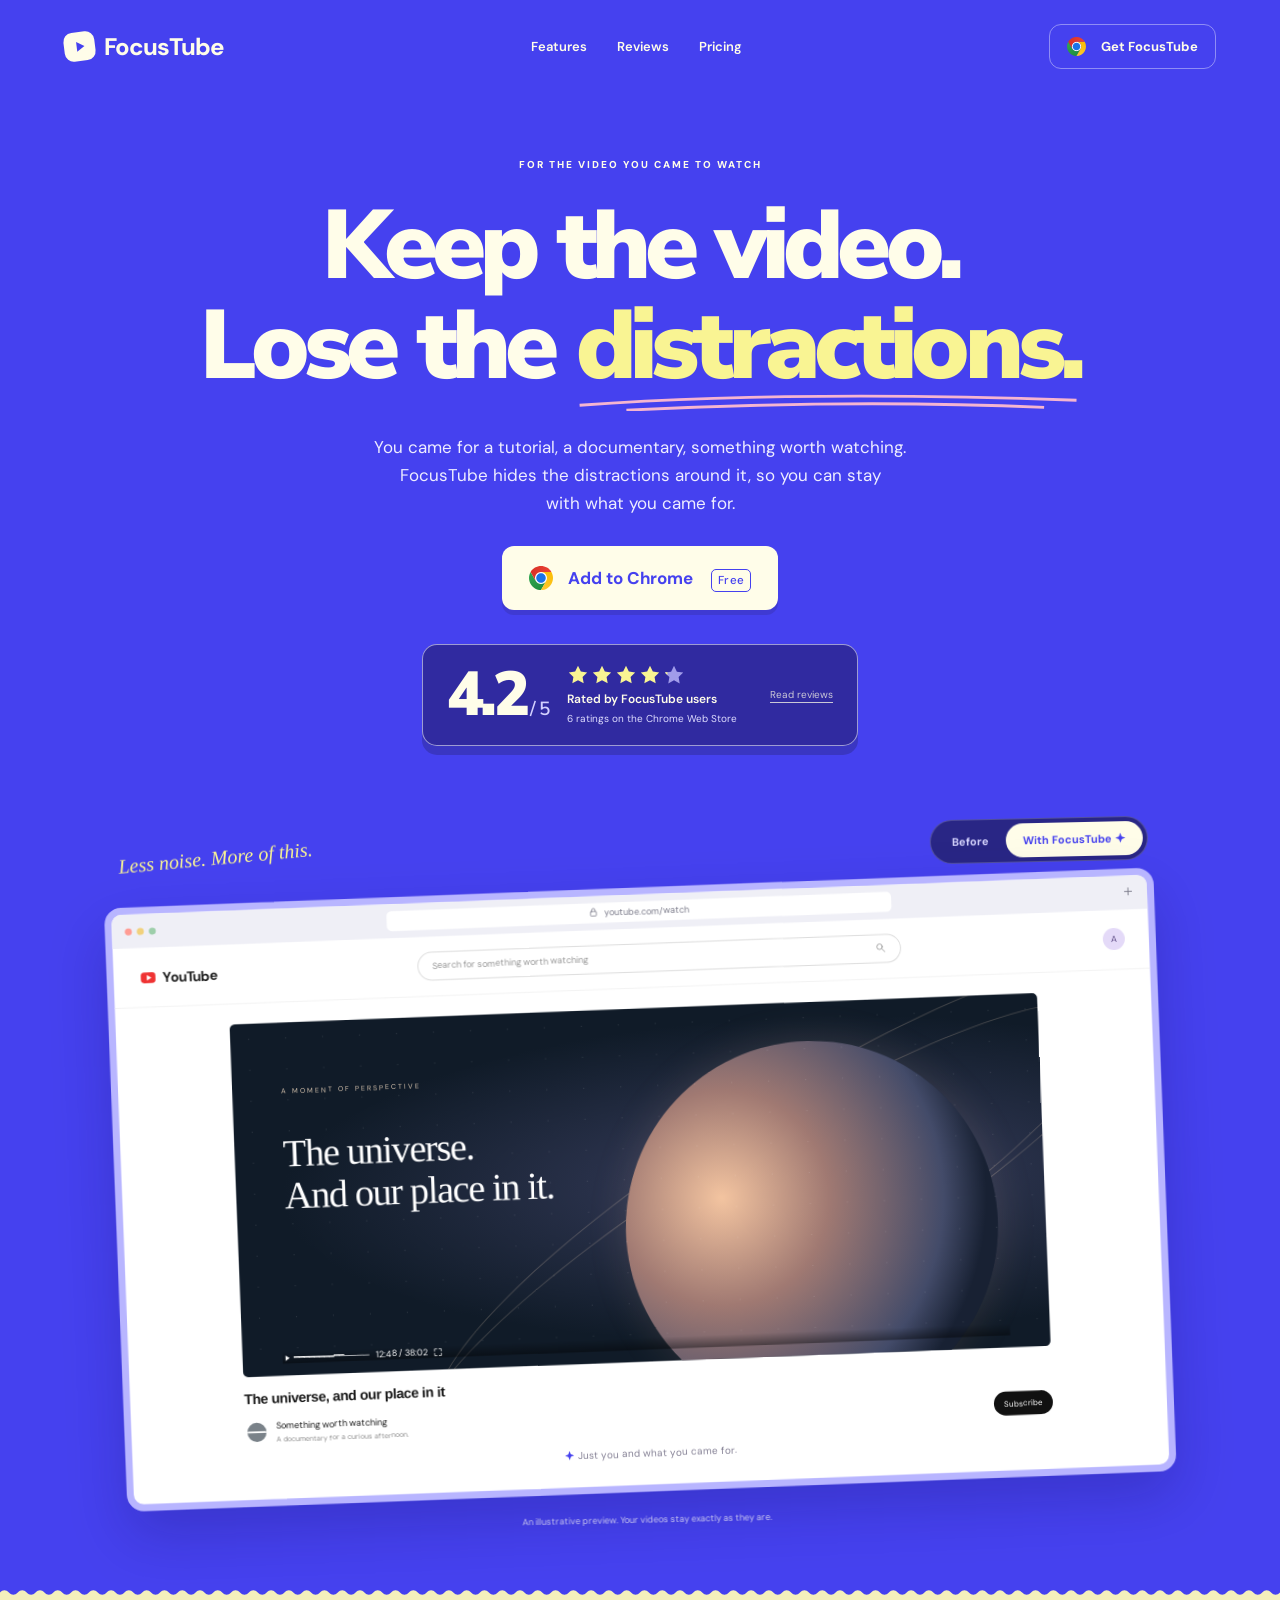
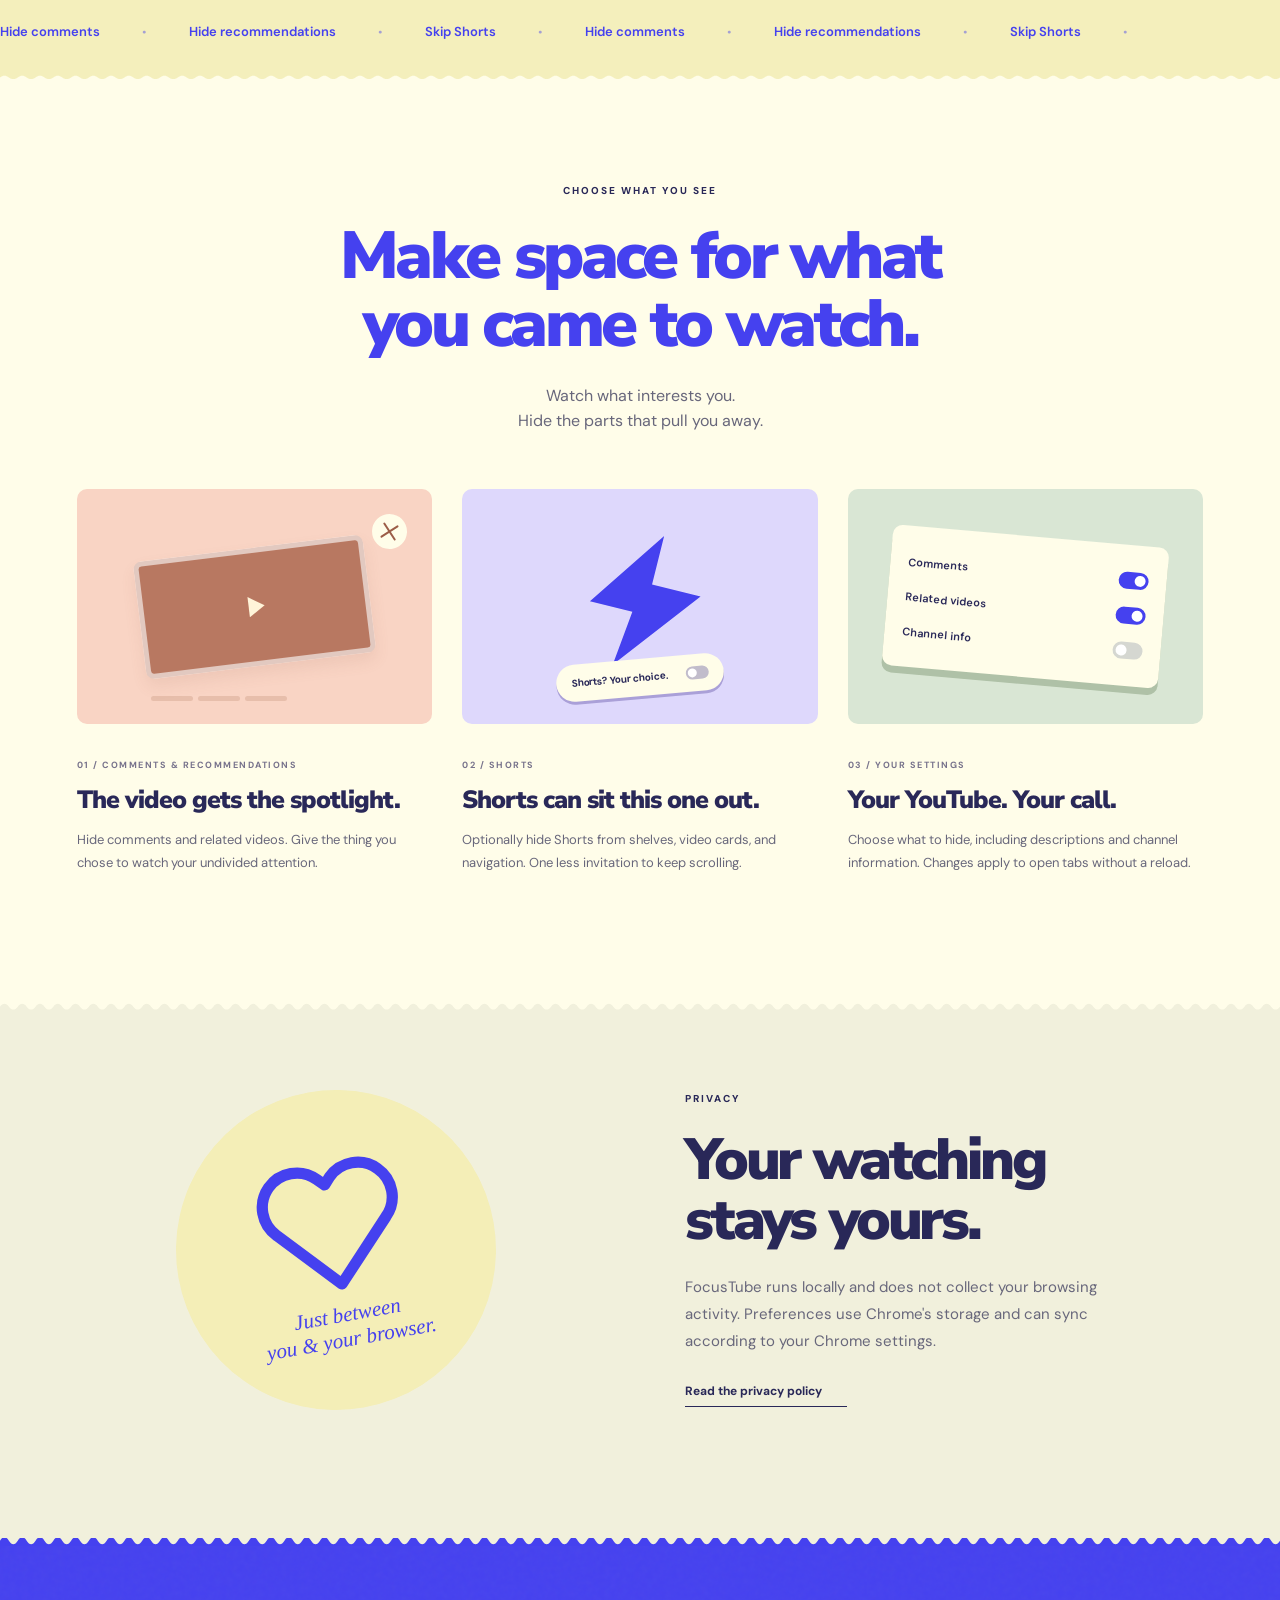
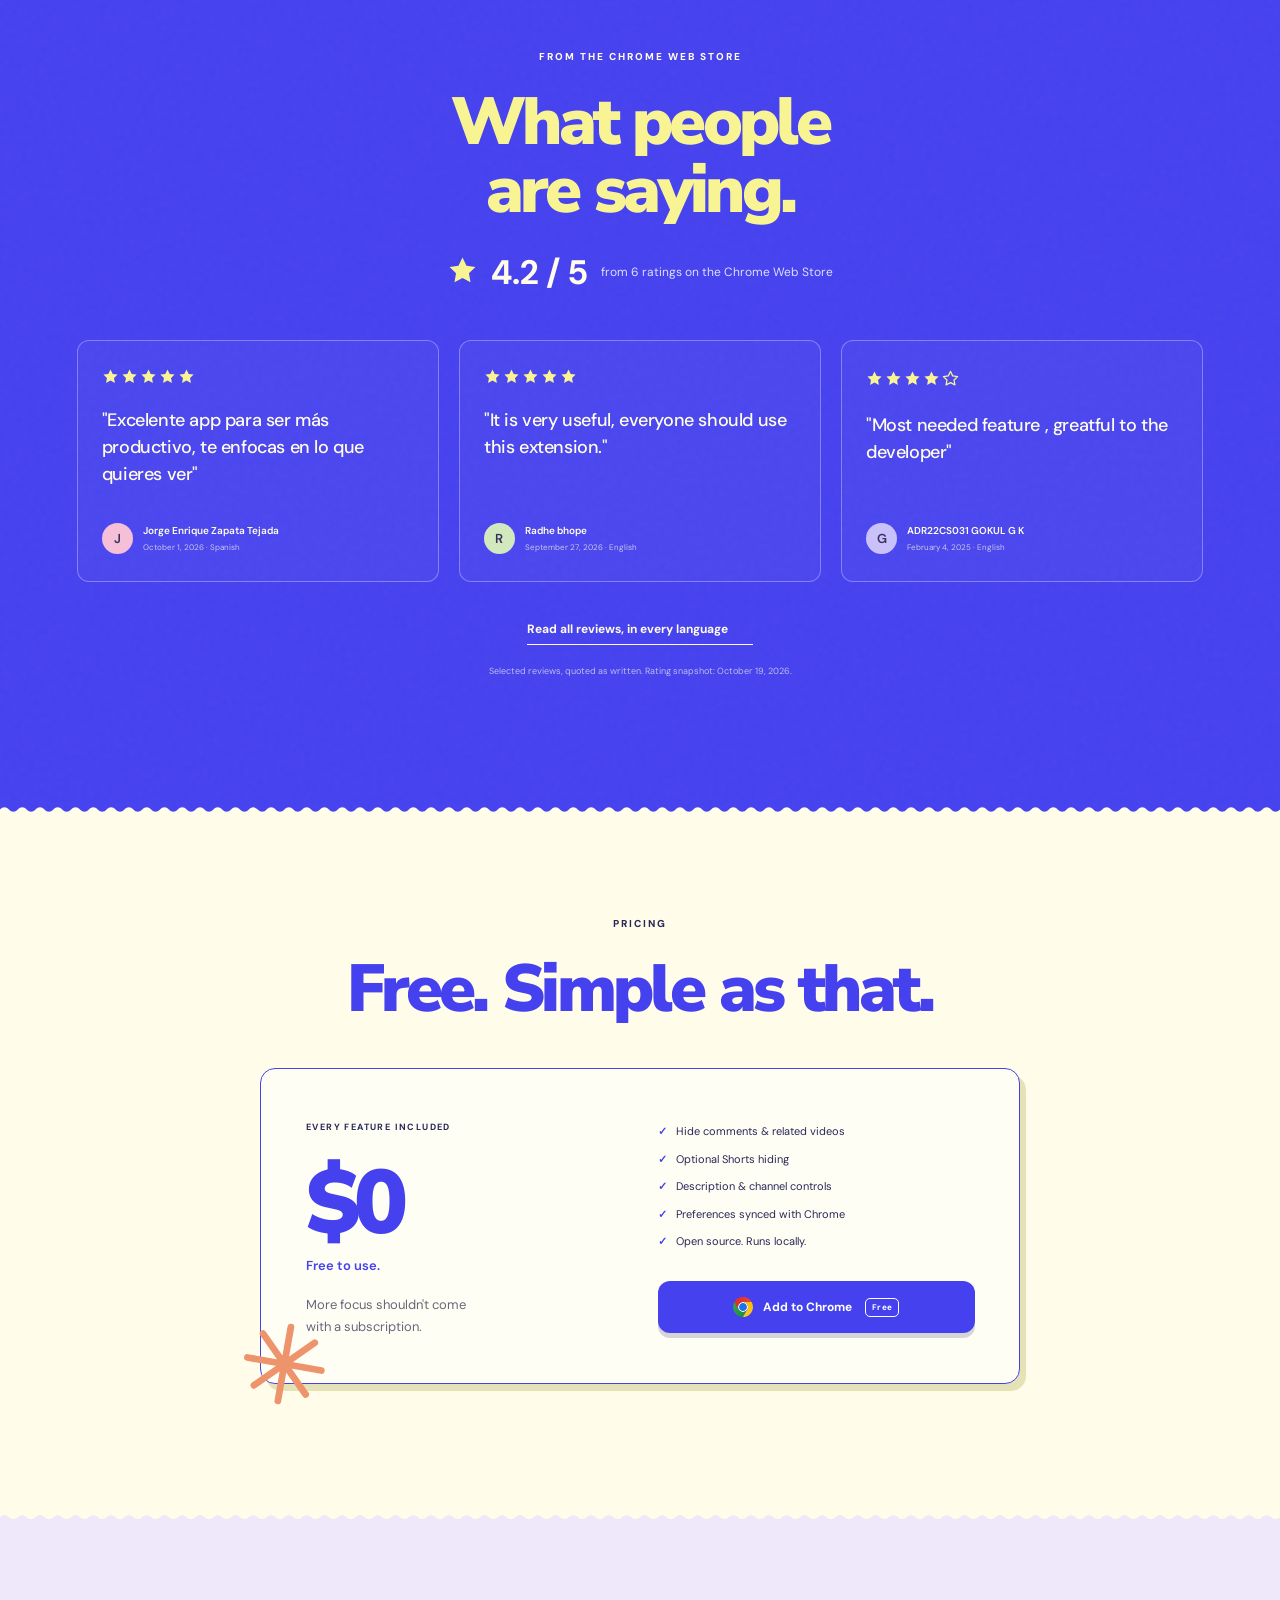
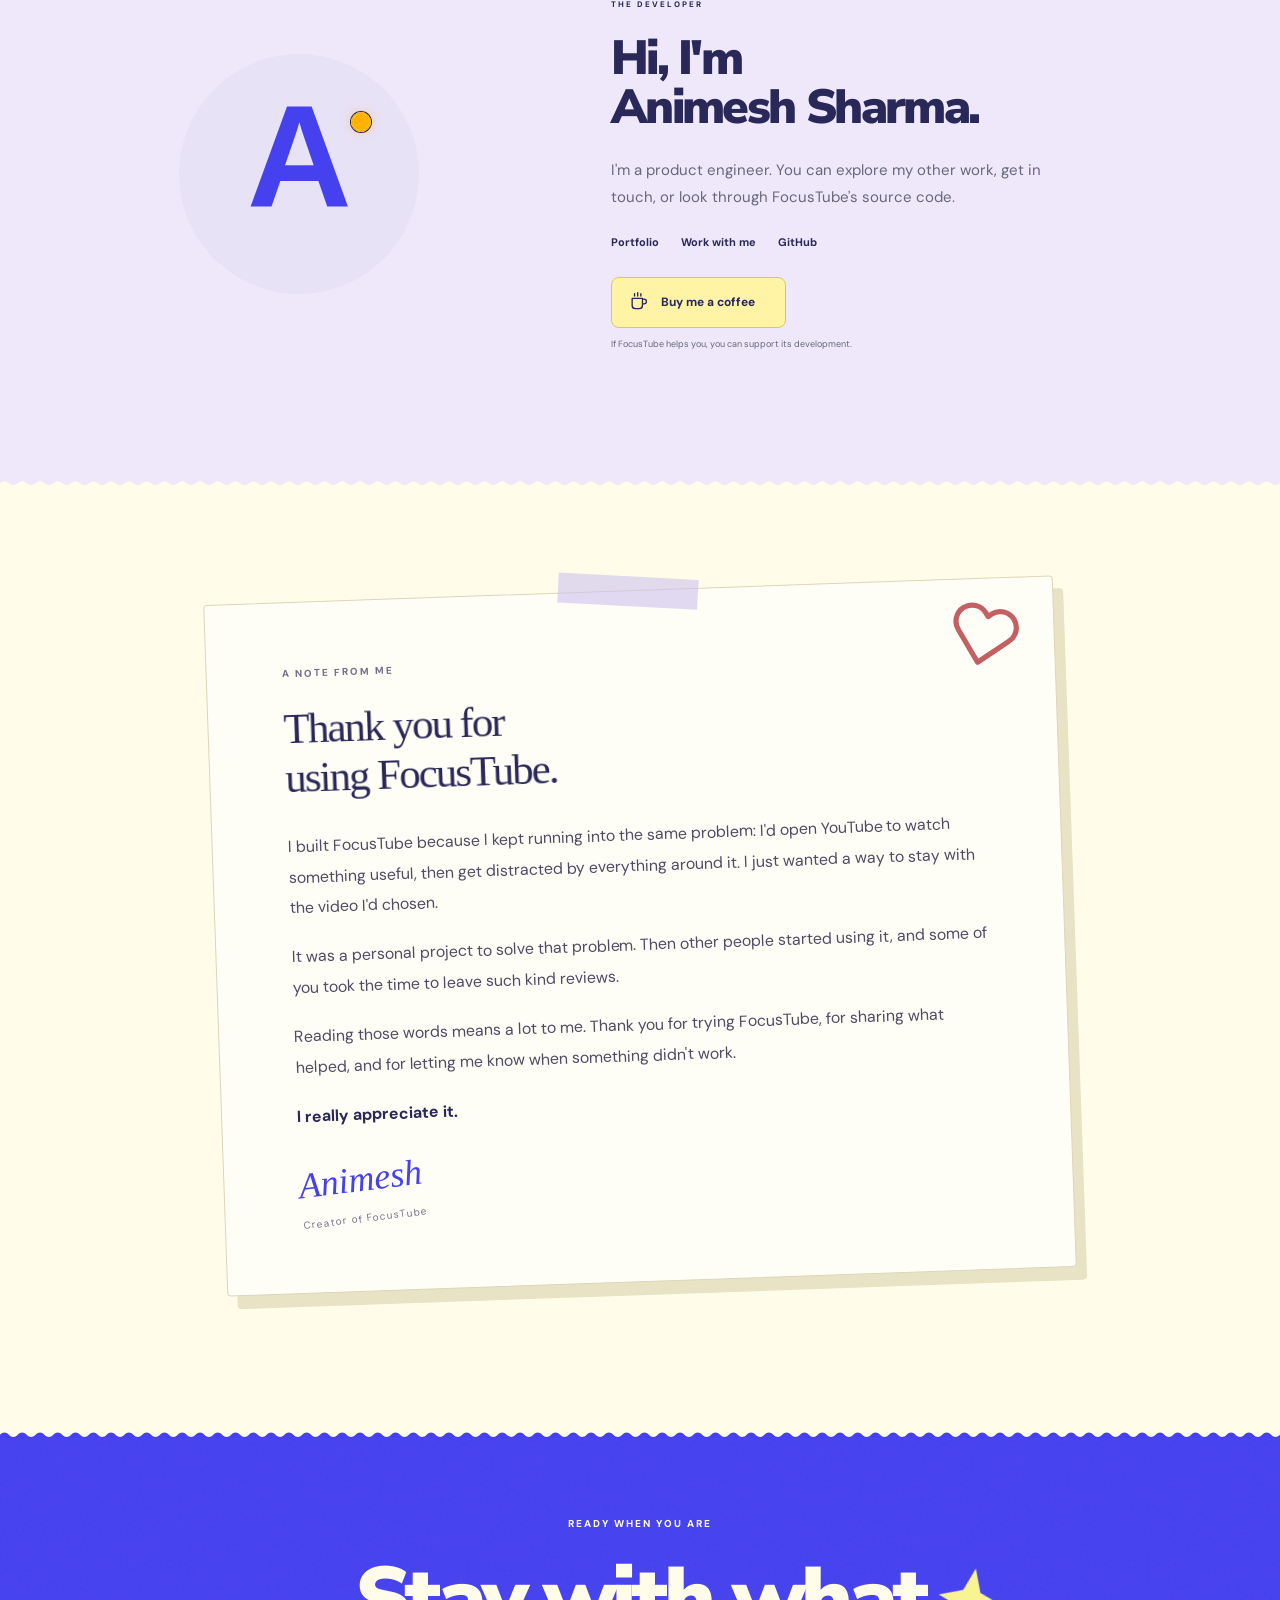
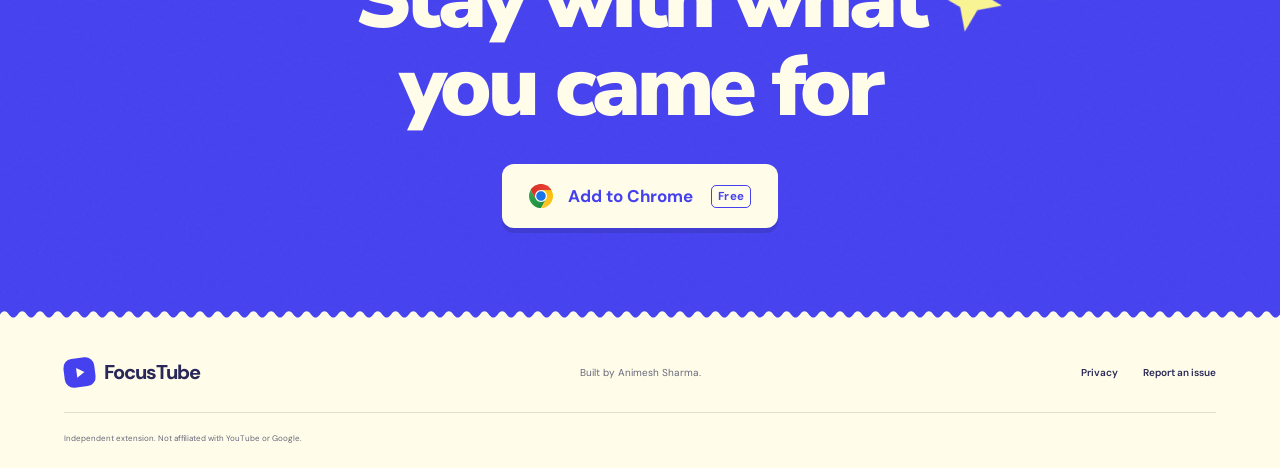
==== commit 07cec245: "fix: normalize mobile icons and waves and update developer mark" ====
--- a/website/index.html
+++ b/website/index.html
@@ -27,13 +27,13 @@
     <link href="https://focustube-two.vercel.app/" rel="canonical" />
     <meta content="https://focustube-two.vercel.app/" property="og:url" />
     <link
+      href="/assets/icon.png?v=2"
       rel="icon"
+      sizes="32x32"
       type="image/png"
-      sizes="32x32"
-      href="/assets/icon.png?v=2"
     />
-    <link rel="icon" type="image/svg+xml" href="/assets/focustube-icon.svg" />
-    <link rel="apple-touch-icon" href="/assets/apple-touch-icon.png" />
+    <link href="/assets/focustube-icon.svg" rel="icon" type="image/svg+xml" />
+    <link href="/assets/apple-touch-icon.png" rel="apple-touch-icon" />
     <link href="style.css" rel="stylesheet" />
     <script defer="" src="app.js"></script>
   </head>
@@ -41,7 +41,25 @@
     <a class="skip" href="#main">Skip to content</a>
     <header class="nav">
       <a aria-label="FocusTube home" class="brand" href="#"
-        ><span class="brand-icon">▶</span> FocusTube</a
+        ><span class="brand-icon"
+          ><svg
+            aria-hidden="true"
+            class="ui-icon icon-play"
+            fill="none"
+            focusable="false"
+            stroke="currentColor"
+            stroke-linecap="round"
+            stroke-linejoin="round"
+            stroke-width="1.8"
+            viewBox="0 0 24 24"
+          >
+            <path
+              d="m8 5 11 7-11 7Z"
+              fill="currentColor"
+              stroke="none"
+            ></path></svg
+        ></span>
+        FocusTube</a
       >
       <nav aria-label="Main navigation">
         <a href="#features">Features</a><a href="#reviews">Reviews</a
@@ -66,7 +84,7 @@
             <span class="underlined"
               >distractions.<svg
                 aria-hidden="true"
-                preserveAspectRatio="none"
+                preserveaspectratio="none"
                 viewBox="0 0 700 25"
               >
                 <path d="M5 17 Q300 -4 695 10 M70 24 Q380 8 650 20"></path></svg
@@ -100,7 +118,88 @@
             href="https://chromewebstore.google.com/detail/focus-tube/idohimhijfbbnnbmfefaacabnjkbooeo/reviews"
             ><strong class="rating-number">4.2<span>/ 5</span></strong
             ><span class="rating-details"
-              ><span aria-hidden="true" class="stars">★★★★<span>★</span></span
+              ><span aria-hidden="true" class="stars"
+                ><svg
+                  aria-hidden="true"
+                  class="ui-icon icon-star"
+                  fill="none"
+                  focusable="false"
+                  stroke="currentColor"
+                  stroke-linecap="round"
+                  stroke-linejoin="round"
+                  stroke-width="1.8"
+                  viewBox="0 0 24 24"
+                >
+                  <path
+                    d="m12 2 3.1 6.3 6.9 1-5 4.9 1.2 6.8-6.2-3.2-6.2 3.2L7 14.2 2 9.3l6.9-1Z"
+                    fill="currentColor"
+                    stroke="none"
+                  ></path></svg
+                ><svg
+                  aria-hidden="true"
+                  class="ui-icon icon-star"
+                  fill="none"
+                  focusable="false"
+                  stroke="currentColor"
+                  stroke-linecap="round"
+                  stroke-linejoin="round"
+                  stroke-width="1.8"
+                  viewBox="0 0 24 24"
+                >
+                  <path
+                    d="m12 2 3.1 6.3 6.9 1-5 4.9 1.2 6.8-6.2-3.2-6.2 3.2L7 14.2 2 9.3l6.9-1Z"
+                    fill="currentColor"
+                    stroke="none"
+                  ></path></svg
+                ><svg
+                  aria-hidden="true"
+                  class="ui-icon icon-star"
+                  fill="none"
+                  focusable="false"
+                  stroke="currentColor"
+                  stroke-linecap="round"
+                  stroke-linejoin="round"
+                  stroke-width="1.8"
+                  viewBox="0 0 24 24"
+                >
+                  <path
+                    d="m12 2 3.1 6.3 6.9 1-5 4.9 1.2 6.8-6.2-3.2-6.2 3.2L7 14.2 2 9.3l6.9-1Z"
+                    fill="currentColor"
+                    stroke="none"
+                  ></path></svg
+                ><svg
+                  aria-hidden="true"
+                  class="ui-icon icon-star"
+                  fill="none"
+                  focusable="false"
+                  stroke="currentColor"
+                  stroke-linecap="round"
+                  stroke-linejoin="round"
+                  stroke-width="1.8"
+                  viewBox="0 0 24 24"
+                >
+                  <path
+                    d="m12 2 3.1 6.3 6.9 1-5 4.9 1.2 6.8-6.2-3.2-6.2 3.2L7 14.2 2 9.3l6.9-1Z"
+                    fill="currentColor"
+                    stroke="none"
+                  ></path></svg
+                ><span class="partial-star"
+                  ><svg
+                    aria-hidden="true"
+                    class="ui-icon icon-star"
+                    fill="none"
+                    focusable="false"
+                    stroke="currentColor"
+                    stroke-linecap="round"
+                    stroke-linejoin="round"
+                    stroke-width="1.8"
+                    viewBox="0 0 24 24"
+                  >
+                    <path
+                      d="m12 2 3.1 6.3 6.9 1-5 4.9 1.2 6.8-6.2-3.2-6.2 3.2L7 14.2 2 9.3l6.9-1Z"
+                      fill="currentColor"
+                      stroke="none"
+                    ></path></svg></span></span
               ><b>Rated by FocusTube users</b
               ><span>6 ratings on the Chrome Web Store</span></span
             ><span class="rating-action">Read reviews</span></a
@@ -116,19 +215,103 @@
             >
               <button aria-pressed="false" data-mode="before">Before</button
               ><button aria-pressed="true" data-mode="focused">
-                With FocusTube <span aria-hidden="true">✦</span>
+                With FocusTube
+                <span aria-hidden="true"
+                  ><svg
+                    aria-hidden="true"
+                    class="ui-icon icon-spark"
+                    fill="none"
+                    focusable="false"
+                    stroke="currentColor"
+                    stroke-linecap="round"
+                    stroke-linejoin="round"
+                    stroke-width="1.8"
+                    viewBox="0 0 24 24"
+                  >
+                    <path
+                      d="M12 1 15 9 23 12 15 15 12 23 9 15 1 12 9 9Z"
+                      fill="currentColor"
+                      stroke="none"
+                    ></path></svg
+                ></span>
               </button>
             </div>
           </div>
           <div class="browser focused" id="browser">
             <div class="browser-chrome">
               <span class="traffic"><i></i><i></i><i></i></span
-              ><span class="address">♧   youtube.com/watch</span><span>＋</span>
+              ><span class="address"
+                ><svg
+                  aria-hidden="true"
+                  class="ui-icon icon-lock"
+                  fill="none"
+                  focusable="false"
+                  stroke="currentColor"
+                  stroke-linecap="round"
+                  stroke-linejoin="round"
+                  stroke-width="1.8"
+                  viewBox="0 0 24 24"
+                >
+                  <rect height="11" rx="2" width="14" x="5" y="10"></rect>
+                  <path d="M8 10V7a4 4 0 0 1 8 0v3"></path>
+                </svg>
+                  youtube.com/watch</span
+              ><span
+                ><svg
+                  aria-hidden="true"
+                  class="ui-icon icon-plus"
+                  fill="none"
+                  focusable="false"
+                  stroke="currentColor"
+                  stroke-linecap="round"
+                  stroke-linejoin="round"
+                  stroke-width="1.8"
+                  viewBox="0 0 24 24"
+                >
+                  <path d="M12 5v14M5 12h14"></path></svg
+              ></span>
             </div>
             <div class="youtube-bar">
-              <span class="youtube-logo">▰ <b>YouTube</b></span
+              <span class="youtube-logo"
+                ><svg
+                  aria-hidden="true"
+                  class="ui-icon icon-youtube"
+                  fill="none"
+                  focusable="false"
+                  stroke="currentColor"
+                  stroke-linecap="round"
+                  stroke-linejoin="round"
+                  stroke-width="1.8"
+                  viewBox="0 0 24 24"
+                >
+                  <rect
+                    fill="currentColor"
+                    height="16"
+                    rx="5"
+                    stroke="none"
+                    width="22"
+                    x="1"
+                    y="4"
+                  ></rect>
+                  <path d="m10 8 7 4-7 4Z" fill="#fff" stroke="none"></path>
+                </svg>
+                <b>YouTube</b></span
               ><span class="search"
-                >Search for something worth watching <span>⌕</span></span
+                >Search for something worth watching
+                <span
+                  ><svg
+                    aria-hidden="true"
+                    class="ui-icon icon-search"
+                    fill="none"
+                    focusable="false"
+                    stroke="currentColor"
+                    stroke-linecap="round"
+                    stroke-linejoin="round"
+                    stroke-width="1.8"
+                    viewBox="0 0 24 24"
+                  >
+                    <circle cx="10" cy="10" r="6"></circle>
+                    <path d="m15 15 6 6"></path></svg></span></span
               ><span class="user-avatar">A</span>
             </div>
             <div class="youtube-content">
@@ -142,12 +325,62 @@
                     The universe.<br />And our place in it.
                   </div>
                   <span class="video-duration"
-                    >▶ ━━━━━━━━━━────   12:48 / 38:02   ⛶</span
-                  >
+                    ><svg
+                      aria-hidden="true"
+                      class="ui-icon icon-play"
+                      fill="none"
+                      focusable="false"
+                      stroke="currentColor"
+                      stroke-linecap="round"
+                      stroke-linejoin="round"
+                      stroke-width="1.8"
+                      viewBox="0 0 24 24"
+                    >
+                      <path
+                        d="m8 5 11 7-11 7Z"
+                        fill="currentColor"
+                        stroke="none"
+                      ></path>
+                    </svg>
+                    ━━━━━━━━━━────   12:48 / 38:02  
+                    <svg
+                      aria-hidden="true"
+                      class="ui-icon icon-fullscreen"
+                      fill="none"
+                      focusable="false"
+                      stroke="currentColor"
+                      stroke-linecap="round"
+                      stroke-linejoin="round"
+                      stroke-width="1.8"
+                      viewBox="0 0 24 24"
+                    >
+                      <path
+                        d="M9 3H3v6M15 3h6v6M21 15v6h-6M3 15v6h6"
+                      ></path></svg
+                  ></span>
                 </div>
                 <h3>The universe, and our place in it</h3>
                 <div class="channel">
-                  <span class="channel-avatar">◒</span
+                  <span class="channel-avatar"
+                    ><svg
+                      aria-hidden="true"
+                      class="ui-icon icon-channel"
+                      fill="none"
+                      focusable="false"
+                      stroke="currentColor"
+                      stroke-linecap="round"
+                      stroke-linejoin="round"
+                      stroke-width="1.8"
+                      viewBox="0 0 24 24"
+                    >
+                      <circle
+                        cx="12"
+                        cy="12"
+                        fill="currentColor"
+                        r="10"
+                        stroke="none"
+                      ></circle>
+                      <path d="M3 12h18" stroke="#fff"></path></svg></span
                   ><span
                     >Something worth watching<br /><small
                       >A documentary for a curious afternoon.</small
@@ -185,7 +418,25 @@
                 </div>
               </aside>
               <div class="focus-caption">
-                <span>✦</span> Just you and what you came for.
+                <span
+                  ><svg
+                    aria-hidden="true"
+                    class="ui-icon icon-spark"
+                    fill="none"
+                    focusable="false"
+                    stroke="currentColor"
+                    stroke-linecap="round"
+                    stroke-linejoin="round"
+                    stroke-width="1.8"
+                    viewBox="0 0 24 24"
+                  >
+                    <path
+                      d="M12 1 15 9 23 12 15 15 12 23 9 15 1 12 9 9Z"
+                      fill="currentColor"
+                      stroke="none"
+                    ></path></svg
+                ></span>
+                Just you and what you came for.
               </div>
             </div>
           </div>
@@ -194,7 +445,7 @@
           </p>
         </div>
         <div aria-hidden="true" class="section-wave">
-          <svg preserveAspectRatio="none" viewBox="0 0 1440 54">
+          <svg preserveaspectratio="none" viewBox="0 0 1440 54">
             <path
               d="M0 27 C3.333 3 6.667 3 10 27 C13.333 51 16.667 51 20 27 C23.333 3 26.667 3 30 27 C33.333 51 36.667 51 40 27 C43.333 3 46.667 3 50 27 C53.333 51 56.667 51 60 27 C63.333 3 66.667 3 70 27 C73.333 51 76.667 51 80 27 C83.333 3 86.667 3 90 27 C93.333 51 96.667 51 100 27 C103.333 3 106.667 3 110 27 C113.333 51 116.667 51 120 27 C123.333 3 126.667 3 130 27 C133.333 51 136.667 51 140 27 C143.333 3 146.667 3 150 27 C153.333 51 156.667 51 160 27 C163.333 3 166.667 3 170 27 C173.333 51 176.667 51 180 27 C183.333 3 186.667 3 190 27 C193.333 51 196.667 51 200 27 C203.333 3 206.667 3 210 27 C213.333 51 216.667 51 220 27 C223.333 3 226.667 3 230 27 C233.333 51 236.667 51 240 27 C243.333 3 246.667 3 250 27 C253.333 51 256.667 51 260 27 C263.333 3 266.667 3 270 27 C273.333 51 276.667 51 280 27 C283.333 3 286.667 3 290 27 C293.333 51 296.667 51 300 27 C303.333 3 306.667 3 310 27 C313.333 51 316.667 51 320 27 C323.333 3 326.667 3 330 27 C333.333 51 336.667 51 340 27 C343.333 3 346.667 3 350 27 C353.333 51 356.667 51 360 27 C363.333 3 366.667 3 370 27 C373.333 51 376.667 51 380 27 C383.333 3 386.667 3 390 27 C393.333 51 396.667 51 400 27 C403.333 3 406.667 3 410 27 C413.333 51 416.667 51 420 27 C423.333 3 426.667 3 430 27 C433.333 51 436.667 51 440 27 C443.333 3 446.667 3 450 27 C453.333 51 456.667 51 460 27 C463.333 3 466.667 3 470 27 C473.333 51 476.667 51 480 27 C483.333 3 486.667 3 490 27 C493.333 51 496.667 51 500 27 C503.333 3 506.667 3 510 27 C513.333 51 516.667 51 520 27 C523.333 3 526.667 3 530 27 C533.333 51 536.667 51 540 27 C543.333 3 546.667 3 550 27 C553.333 51 556.667 51 560 27 C563.333 3 566.667 3 570 27 C573.333 51 576.667 51 580 27 C583.333 3 586.667 3 590 27 C593.333 51 596.667 51 600 27 C603.333 3 606.667 3 610 27 C613.333 51 616.667 51 620 27 C623.333 3 626.667 3 630 27 C633.333 51 636.667 51 640 27 C643.333 3 646.667 3 650 27 C653.333 51 656.667 51 660 27 C663.333 3 666.667 3 670 27 C673.333 51 676.667 51 680 27 C683.333 3 686.667 3 690 27 C693.333 51 696.667 51 700 27 C703.333 3 706.667 3 710 27 C713.333 51 716.667 51 720 27 C723.333 3 726.667 3 730 27 C733.333 51 736.667 51 740 27 C743.333 3 746.667 3 750 27 C753.333 51 756.667 51 760 27 C763.333 3 766.667 3 770 27 C773.333 51 776.667 51 780 27 C783.333 3 786.667 3 790 27 C793.333 51 796.667 51 800 27 C803.333 3 806.667 3 810 27 C813.333 51 816.667 51 820 27 C823.333 3 826.667 3 830 27 C833.333 51 836.667 51 840 27 C843.333 3 846.667 3 850 27 C853.333 51 856.667 51 860 27 C863.333 3 866.667 3 870 27 C873.333 51 876.667 51 880 27 C883.333 3 886.667 3 890 27 C893.333 51 896.667 51 900 27 C903.333 3 906.667 3 910 27 C913.333 51 916.667 51 920 27 C923.333 3 926.667 3 930 27 C933.333 51 936.667 51 940 27 C943.333 3 946.667 3 950 27 C953.333 51 956.667 51 960 27 C963.333 3 966.667 3 970 27 C973.333 51 976.667 51 980 27 C983.333 3 986.667 3 990 27 C993.333 51 996.667 51 1000 27 C1003.33 3 1006.67 3 1010 27 C1013.33 51 1016.67 51 1020 27 C1023.33 3 1026.67 3 1030 27 C1033.33 51 1036.67 51 1040 27 C1043.33 3 1046.67 3 1050 27 C1053.33 51 1056.67 51 1060 27 C1063.33 3 1066.67 3 1070 27 C1073.33 51 1076.67 51 1080 27 C1083.33 3 1086.67 3 1090 27 C1093.33 51 1096.67 51 1100 27 C1103.33 3 1106.67 3 1110 27 C1113.33 51 1116.67 51 1120 27 C1123.33 3 1126.67 3 1130 27 C1133.33 51 1136.67 51 1140 27 C1143.33 3 1146.67 3 1150 27 C1153.33 51 1156.67 51 1160 27 C1163.33 3 1166.67 3 1170 27 C1173.33 51 1176.67 51 1180 27 C1183.33 3 1186.67 3 1190 27 C1193.33 51 1196.67 51 1200 27 C1203.33 3 1206.67 3 1210 27 C1213.33 51 1216.67 51 1220 27 C1223.33 3 1226.67 3 1230 27 C1233.33 51 1236.67 51 1240 27 C1243.33 3 1246.67 3 1250 27 C1253.33 51 1256.67 51 1260 27 C1263.33 3 1266.67 3 1270 27 C1273.33 51 1276.67 51 1280 27 C1283.33 3 1286.67 3 1290 27 C1293.33 51 1296.67 51 1300 27 C1303.33 3 1306.67 3 1310 27 C1313.33 51 1316.67 51 1320 27 C1323.33 3 1326.67 3 1330 27 C1333.33 51 1336.67 51 1340 27 C1343.33 3 1346.67 3 1350 27 C1353.33 51 1356.67 51 1360 27 C1363.33 3 1366.67 3 1370 27 C1373.33 51 1376.67 51 1380 27 C1383.33 3 1386.67 3 1390 27 C1393.33 51 1396.67 51 1400 27 C1403.33 3 1406.67 3 1410 27 C1413.33 51 1416.67 51 1420 27 C1423.33 3 1426.67 3 1430 27 C1433.33 51 1436.67 51 1440 27 V54 H0 Z"
             ></path>
@@ -205,7 +456,7 @@
         aria-label="Hide comments, hide recommendations, and optionally skip Shorts."
         class="ticker"
       >
-        <div class="ticker-track" aria-hidden="true">
+        <div aria-hidden="true" class="ticker-track">
           <div class="ticker-group">
             <span class="ticker-item">Hide comments</span
             ><span class="ticker-dot">·</span
@@ -224,7 +475,7 @@
           </div>
         </div>
         <div aria-hidden="true" class="section-wave">
-          <svg preserveAspectRatio="none" viewBox="0 0 1440 54">
+          <svg preserveaspectratio="none" viewBox="0 0 1440 54">
             <path
               d="M0 27 C3.333 3 6.667 3 10 27 C13.333 51 16.667 51 20 27 C23.333 3 26.667 3 30 27 C33.333 51 36.667 51 40 27 C43.333 3 46.667 3 50 27 C53.333 51 56.667 51 60 27 C63.333 3 66.667 3 70 27 C73.333 51 76.667 51 80 27 C83.333 3 86.667 3 90 27 C93.333 51 96.667 51 100 27 C103.333 3 106.667 3 110 27 C113.333 51 116.667 51 120 27 C123.333 3 126.667 3 130 27 C133.333 51 136.667 51 140 27 C143.333 3 146.667 3 150 27 C153.333 51 156.667 51 160 27 C163.333 3 166.667 3 170 27 C173.333 51 176.667 51 180 27 C183.333 3 186.667 3 190 27 C193.333 51 196.667 51 200 27 C203.333 3 206.667 3 210 27 C213.333 51 216.667 51 220 27 C223.333 3 226.667 3 230 27 C233.333 51 236.667 51 240 27 C243.333 3 246.667 3 250 27 C253.333 51 256.667 51 260 27 C263.333 3 266.667 3 270 27 C273.333 51 276.667 51 280 27 C283.333 3 286.667 3 290 27 C293.333 51 296.667 51 300 27 C303.333 3 306.667 3 310 27 C313.333 51 316.667 51 320 27 C323.333 3 326.667 3 330 27 C333.333 51 336.667 51 340 27 C343.333 3 346.667 3 350 27 C353.333 51 356.667 51 360 27 C363.333 3 366.667 3 370 27 C373.333 51 376.667 51 380 27 C383.333 3 386.667 3 390 27 C393.333 51 396.667 51 400 27 C403.333 3 406.667 3 410 27 C413.333 51 416.667 51 420 27 C423.333 3 426.667 3 430 27 C433.333 51 436.667 51 440 27 C443.333 3 446.667 3 450 27 C453.333 51 456.667 51 460 27 C463.333 3 466.667 3 470 27 C473.333 51 476.667 51 480 27 C483.333 3 486.667 3 490 27 C493.333 51 496.667 51 500 27 C503.333 3 506.667 3 510 27 C513.333 51 516.667 51 520 27 C523.333 3 526.667 3 530 27 C533.333 51 536.667 51 540 27 C543.333 3 546.667 3 550 27 C553.333 51 556.667 51 560 27 C563.333 3 566.667 3 570 27 C573.333 51 576.667 51 580 27 C583.333 3 586.667 3 590 27 C593.333 51 596.667 51 600 27 C603.333 3 606.667 3 610 27 C613.333 51 616.667 51 620 27 C623.333 3 626.667 3 630 27 C633.333 51 636.667 51 640 27 C643.333 3 646.667 3 650 27 C653.333 51 656.667 51 660 27 C663.333 3 666.667 3 670 27 C673.333 51 676.667 51 680 27 C683.333 3 686.667 3 690 27 C693.333 51 696.667 51 700 27 C703.333 3 706.667 3 710 27 C713.333 51 716.667 51 720 27 C723.333 3 726.667 3 730 27 C733.333 51 736.667 51 740 27 C743.333 3 746.667 3 750 27 C753.333 51 756.667 51 760 27 C763.333 3 766.667 3 770 27 C773.333 51 776.667 51 780 27 C783.333 3 786.667 3 790 27 C793.333 51 796.667 51 800 27 C803.333 3 806.667 3 810 27 C813.333 51 816.667 51 820 27 C823.333 3 826.667 3 830 27 C833.333 51 836.667 51 840 27 C843.333 3 846.667 3 850 27 C853.333 51 856.667 51 860 27 C863.333 3 866.667 3 870 27 C873.333 51 876.667 51 880 27 C883.333 3 886.667 3 890 27 C893.333 51 896.667 51 900 27 C903.333 3 906.667 3 910 27 C913.333 51 916.667 51 920 27 C923.333 3 926.667 3 930 27 C933.333 51 936.667 51 940 27 C943.333 3 946.667 3 950 27 C953.333 51 956.667 51 960 27 C963.333 3 966.667 3 970 27 C973.333 51 976.667 51 980 27 C983.333 3 986.667 3 990 27 C993.333 51 996.667 51 1000 27 C1003.33 3 1006.67 3 1010 27 C1013.33 51 1016.67 51 1020 27 C1023.33 3 1026.67 3 1030 27 C1033.33 51 1036.67 51 1040 27 C1043.33 3 1046.67 3 1050 27 C1053.33 51 1056.67 51 1060 27 C1063.33 3 1066.67 3 1070 27 C1073.33 51 1076.67 51 1080 27 C1083.33 3 1086.67 3 1090 27 C1093.33 51 1096.67 51 1100 27 C1103.33 3 1106.67 3 1110 27 C1113.33 51 1116.67 51 1120 27 C1123.33 3 1126.67 3 1130 27 C1133.33 51 1136.67 51 1140 27 C1143.33 3 1146.67 3 1150 27 C1153.33 51 1156.67 51 1160 27 C1163.33 3 1166.67 3 1170 27 C1173.33 51 1176.67 51 1180 27 C1183.33 3 1186.67 3 1190 27 C1193.33 51 1196.67 51 1200 27 C1203.33 3 1206.67 3 1210 27 C1213.33 51 1216.67 51 1220 27 C1223.33 3 1226.67 3 1230 27 C1233.33 51 1236.67 51 1240 27 C1243.33 3 1246.67 3 1250 27 C1253.33 51 1256.67 51 1260 27 C1263.33 3 1266.67 3 1270 27 C1273.33 51 1276.67 51 1280 27 C1283.33 3 1286.67 3 1290 27 C1293.33 51 1296.67 51 1300 27 C1303.33 3 1306.67 3 1310 27 C1313.33 51 1316.67 51 1320 27 C1323.33 3 1326.67 3 1330 27 C1333.33 51 1336.67 51 1340 27 C1343.33 3 1346.67 3 1350 27 C1353.33 51 1356.67 51 1360 27 C1363.33 3 1366.67 3 1370 27 C1373.33 51 1376.67 51 1380 27 C1383.33 3 1386.67 3 1390 27 C1393.33 51 1396.67 51 1400 27 C1403.33 3 1406.67 3 1410 27 C1413.33 51 1416.67 51 1420 27 C1423.33 3 1426.67 3 1430 27 C1433.33 51 1436.67 51 1440 27 V54 H0 Z"
             ></path>
@@ -244,9 +495,40 @@
         <div class="feature-grid">
           <article class="feature">
             <div class="feature-visual peach">
-              <div class="mini-video">▶</div>
+              <div class="mini-video">
+                <svg
+                  aria-hidden="true"
+                  class="ui-icon icon-play"
+                  fill="none"
+                  focusable="false"
+                  stroke="currentColor"
+                  stroke-linecap="round"
+                  stroke-linejoin="round"
+                  stroke-width="1.8"
+                  viewBox="0 0 24 24"
+                >
+                  <path
+                    d="m8 5 11 7-11 7Z"
+                    fill="currentColor"
+                    stroke="none"
+                  ></path>
+                </svg>
+              </div>
               <div class="vanishing-lines"><i></i><i></i><i></i></div>
-              <span class="cross-mark">×</span>
+              <span class="cross-mark"
+                ><svg
+                  aria-hidden="true"
+                  class="ui-icon icon-close"
+                  fill="none"
+                  focusable="false"
+                  stroke="currentColor"
+                  stroke-linecap="round"
+                  stroke-linejoin="round"
+                  stroke-width="1.8"
+                  viewBox="0 0 24 24"
+                >
+                  <path d="m6 6 12 12M6 18 18 6"></path></svg
+              ></span>
             </div>
             <span class="feature-number"
               >01 / COMMENTS &amp; RECOMMENDATIONS</span
@@ -259,7 +541,23 @@
           </article>
           <article class="feature">
             <div class="feature-visual lavender">
-              <span class="shorts-symbol">ϟ</span
+              <span class="shorts-symbol"
+                ><svg
+                  aria-hidden="true"
+                  class="ui-icon icon-bolt"
+                  fill="none"
+                  focusable="false"
+                  stroke="currentColor"
+                  stroke-linecap="round"
+                  stroke-linejoin="round"
+                  stroke-width="1.8"
+                  viewBox="0 0 24 24"
+                >
+                  <path
+                    d="m13 1-9 13h7l-1 9L21 9h-8Z"
+                    fill="currentColor"
+                    stroke="none"
+                  ></path></svg></span
               ><span class="off-tag">Shorts? Your choice. <i></i></span>
             </div>
             <span class="feature-number">02 / SHORTS</span>
@@ -286,7 +584,7 @@
           </article>
         </div>
         <div aria-hidden="true" class="section-wave">
-          <svg preserveAspectRatio="none" viewBox="0 0 1440 54">
+          <svg preserveaspectratio="none" viewBox="0 0 1440 54">
             <path
               d="M0 27 C3.333 3 6.667 3 10 27 C13.333 51 16.667 51 20 27 C23.333 3 26.667 3 30 27 C33.333 51 36.667 51 40 27 C43.333 3 46.667 3 50 27 C53.333 51 56.667 51 60 27 C63.333 3 66.667 3 70 27 C73.333 51 76.667 51 80 27 C83.333 3 86.667 3 90 27 C93.333 51 96.667 51 100 27 C103.333 3 106.667 3 110 27 C113.333 51 116.667 51 120 27 C123.333 3 126.667 3 130 27 C133.333 51 136.667 51 140 27 C143.333 3 146.667 3 150 27 C153.333 51 156.667 51 160 27 C163.333 3 166.667 3 170 27 C173.333 51 176.667 51 180 27 C183.333 3 186.667 3 190 27 C193.333 51 196.667 51 200 27 C203.333 3 206.667 3 210 27 C213.333 51 216.667 51 220 27 C223.333 3 226.667 3 230 27 C233.333 51 236.667 51 240 27 C243.333 3 246.667 3 250 27 C253.333 51 256.667 51 260 27 C263.333 3 266.667 3 270 27 C273.333 51 276.667 51 280 27 C283.333 3 286.667 3 290 27 C293.333 51 296.667 51 300 27 C303.333 3 306.667 3 310 27 C313.333 51 316.667 51 320 27 C323.333 3 326.667 3 330 27 C333.333 51 336.667 51 340 27 C343.333 3 346.667 3 350 27 C353.333 51 356.667 51 360 27 C363.333 3 366.667 3 370 27 C373.333 51 376.667 51 380 27 C383.333 3 386.667 3 390 27 C393.333 51 396.667 51 400 27 C403.333 3 406.667 3 410 27 C413.333 51 416.667 51 420 27 C423.333 3 426.667 3 430 27 C433.333 51 436.667 51 440 27 C443.333 3 446.667 3 450 27 C453.333 51 456.667 51 460 27 C463.333 3 466.667 3 470 27 C473.333 51 476.667 51 480 27 C483.333 3 486.667 3 490 27 C493.333 51 496.667 51 500 27 C503.333 3 506.667 3 510 27 C513.333 51 516.667 51 520 27 C523.333 3 526.667 3 530 27 C533.333 51 536.667 51 540 27 C543.333 3 546.667 3 550 27 C553.333 51 556.667 51 560 27 C563.333 3 566.667 3 570 27 C573.333 51 576.667 51 580 27 C583.333 3 586.667 3 590 27 C593.333 51 596.667 51 600 27 C603.333 3 606.667 3 610 27 C613.333 51 616.667 51 620 27 C623.333 3 626.667 3 630 27 C633.333 51 636.667 51 640 27 C643.333 3 646.667 3 650 27 C653.333 51 656.667 51 660 27 C663.333 3 666.667 3 670 27 C673.333 51 676.667 51 680 27 C683.333 3 686.667 3 690 27 C693.333 51 696.667 51 700 27 C703.333 3 706.667 3 710 27 C713.333 51 716.667 51 720 27 C723.333 3 726.667 3 730 27 C733.333 51 736.667 51 740 27 C743.333 3 746.667 3 750 27 C753.333 51 756.667 51 760 27 C763.333 3 766.667 3 770 27 C773.333 51 776.667 51 780 27 C783.333 3 786.667 3 790 27 C793.333 51 796.667 51 800 27 C803.333 3 806.667 3 810 27 C813.333 51 816.667 51 820 27 C823.333 3 826.667 3 830 27 C833.333 51 836.667 51 840 27 C843.333 3 846.667 3 850 27 C853.333 51 856.667 51 860 27 C863.333 3 866.667 3 870 27 C873.333 51 876.667 51 880 27 C883.333 3 886.667 3 890 27 C893.333 51 896.667 51 900 27 C903.333 3 906.667 3 910 27 C913.333 51 916.667 51 920 27 C923.333 3 926.667 3 930 27 C933.333 51 936.667 51 940 27 C943.333 3 946.667 3 950 27 C953.333 51 956.667 51 960 27 C963.333 3 966.667 3 970 27 C973.333 51 976.667 51 980 27 C983.333 3 986.667 3 990 27 C993.333 51 996.667 51 1000 27 C1003.33 3 1006.67 3 1010 27 C1013.33 51 1016.67 51 1020 27 C1023.33 3 1026.67 3 1030 27 C1033.33 51 1036.67 51 1040 27 C1043.33 3 1046.67 3 1050 27 C1053.33 51 1056.67 51 1060 27 C1063.33 3 1066.67 3 1070 27 C1073.33 51 1076.67 51 1080 27 C1083.33 3 1086.67 3 1090 27 C1093.33 51 1096.67 51 1100 27 C1103.33 3 1106.67 3 1110 27 C1113.33 51 1116.67 51 1120 27 C1123.33 3 1126.67 3 1130 27 C1133.33 51 1136.67 51 1140 27 C1143.33 3 1146.67 3 1150 27 C1153.33 51 1156.67 51 1160 27 C1163.33 3 1166.67 3 1170 27 C1173.33 51 1176.67 51 1180 27 C1183.33 3 1186.67 3 1190 27 C1193.33 51 1196.67 51 1200 27 C1203.33 3 1206.67 3 1210 27 C1213.33 51 1216.67 51 1220 27 C1223.33 3 1226.67 3 1230 27 C1233.33 51 1236.67 51 1240 27 C1243.33 3 1246.67 3 1250 27 C1253.33 51 1256.67 51 1260 27 C1263.33 3 1266.67 3 1270 27 C1273.33 51 1276.67 51 1280 27 C1283.33 3 1286.67 3 1290 27 C1293.33 51 1296.67 51 1300 27 C1303.33 3 1306.67 3 1310 27 C1313.33 51 1316.67 51 1320 27 C1323.33 3 1326.67 3 1330 27 C1333.33 51 1336.67 51 1340 27 C1343.33 3 1346.67 3 1350 27 C1353.33 51 1356.67 51 1360 27 C1363.33 3 1366.67 3 1370 27 C1373.33 51 1376.67 51 1380 27 C1383.33 3 1386.67 3 1390 27 C1393.33 51 1396.67 51 1400 27 C1403.33 3 1406.67 3 1410 27 C1413.33 51 1416.67 51 1420 27 C1423.33 3 1426.67 3 1430 27 C1433.33 51 1436.67 51 1440 27 V54 H0 Z"
             ></path>
@@ -295,7 +593,22 @@
       </section>
       <section class="privacy section" style="--wave-fill: #4541ef">
         <div aria-hidden="true" class="privacy-art">
-          <span>♡</span><i>Just between<br />you &amp; your browser.</i>
+          <span
+            ><svg
+              aria-hidden="true"
+              class="ui-icon icon-heart"
+              fill="none"
+              focusable="false"
+              stroke="currentColor"
+              stroke-linecap="round"
+              stroke-linejoin="round"
+              stroke-width="1.8"
+              viewBox="0 0 24 24"
+            >
+              <path
+                d="M20.8 4.8a5.5 5.5 0 0 0-7.8 0L12 5.9l-1.1-1.1a5.5 5.5 0 0 0-7.8 7.8L12 22l8.8-9.4a5.5 5.5 0 0 0 0-7.8Z"
+              ></path></svg></span
+          ><i>Just between<br />you &amp; your browser.</i>
         </div>
         <div>
           <p class="eyebrow">PRIVACY</p>
@@ -312,7 +625,7 @@
           ></a>
         </div>
         <div aria-hidden="true" class="section-wave">
-          <svg preserveAspectRatio="none" viewBox="0 0 1440 54">
+          <svg preserveaspectratio="none" viewBox="0 0 1440 54">
             <path
               d="M0 27 C3.333 3 6.667 3 10 27 C13.333 51 16.667 51 20 27 C23.333 3 26.667 3 30 27 C33.333 51 36.667 51 40 27 C43.333 3 46.667 3 50 27 C53.333 51 56.667 51 60 27 C63.333 3 66.667 3 70 27 C73.333 51 76.667 51 80 27 C83.333 3 86.667 3 90 27 C93.333 51 96.667 51 100 27 C103.333 3 106.667 3 110 27 C113.333 51 116.667 51 120 27 C123.333 3 126.667 3 130 27 C133.333 51 136.667 51 140 27 C143.333 3 146.667 3 150 27 C153.333 51 156.667 51 160 27 C163.333 3 166.667 3 170 27 C173.333 51 176.667 51 180 27 C183.333 3 186.667 3 190 27 C193.333 51 196.667 51 200 27 C203.333 3 206.667 3 210 27 C213.333 51 216.667 51 220 27 C223.333 3 226.667 3 230 27 C233.333 51 236.667 51 240 27 C243.333 3 246.667 3 250 27 C253.333 51 256.667 51 260 27 C263.333 3 266.667 3 270 27 C273.333 51 276.667 51 280 27 C283.333 3 286.667 3 290 27 C293.333 51 296.667 51 300 27 C303.333 3 306.667 3 310 27 C313.333 51 316.667 51 320 27 C323.333 3 326.667 3 330 27 C333.333 51 336.667 51 340 27 C343.333 3 346.667 3 350 27 C353.333 51 356.667 51 360 27 C363.333 3 366.667 3 370 27 C373.333 51 376.667 51 380 27 C383.333 3 386.667 3 390 27 C393.333 51 396.667 51 400 27 C403.333 3 406.667 3 410 27 C413.333 51 416.667 51 420 27 C423.333 3 426.667 3 430 27 C433.333 51 436.667 51 440 27 C443.333 3 446.667 3 450 27 C453.333 51 456.667 51 460 27 C463.333 3 466.667 3 470 27 C473.333 51 476.667 51 480 27 C483.333 3 486.667 3 490 27 C493.333 51 496.667 51 500 27 C503.333 3 506.667 3 510 27 C513.333 51 516.667 51 520 27 C523.333 3 526.667 3 530 27 C533.333 51 536.667 51 540 27 C543.333 3 546.667 3 550 27 C553.333 51 556.667 51 560 27 C563.333 3 566.667 3 570 27 C573.333 51 576.667 51 580 27 C583.333 3 586.667 3 590 27 C593.333 51 596.667 51 600 27 C603.333 3 606.667 3 610 27 C613.333 51 616.667 51 620 27 C623.333 3 626.667 3 630 27 C633.333 51 636.667 51 640 27 C643.333 3 646.667 3 650 27 C653.333 51 656.667 51 660 27 C663.333 3 666.667 3 670 27 C673.333 51 676.667 51 680 27 C683.333 3 686.667 3 690 27 C693.333 51 696.667 51 700 27 C703.333 3 706.667 3 710 27 C713.333 51 716.667 51 720 27 C723.333 3 726.667 3 730 27 C733.333 51 736.667 51 740 27 C743.333 3 746.667 3 750 27 C753.333 51 756.667 51 760 27 C763.333 3 766.667 3 770 27 C773.333 51 776.667 51 780 27 C783.333 3 786.667 3 790 27 C793.333 51 796.667 51 800 27 C803.333 3 806.667 3 810 27 C813.333 51 816.667 51 820 27 C823.333 3 826.667 3 830 27 C833.333 51 836.667 51 840 27 C843.333 3 846.667 3 850 27 C853.333 51 856.667 51 860 27 C863.333 3 866.667 3 870 27 C873.333 51 876.667 51 880 27 C883.333 3 886.667 3 890 27 C893.333 51 896.667 51 900 27 C903.333 3 906.667 3 910 27 C913.333 51 916.667 51 920 27 C923.333 3 926.667 3 930 27 C933.333 51 936.667 51 940 27 C943.333 3 946.667 3 950 27 C953.333 51 956.667 51 960 27 C963.333 3 966.667 3 970 27 C973.333 51 976.667 51 980 27 C983.333 3 986.667 3 990 27 C993.333 51 996.667 51 1000 27 C1003.33 3 1006.67 3 1010 27 C1013.33 51 1016.67 51 1020 27 C1023.33 3 1026.67 3 1030 27 C1033.33 51 1036.67 51 1040 27 C1043.33 3 1046.67 3 1050 27 C1053.33 51 1056.67 51 1060 27 C1063.33 3 1066.67 3 1070 27 C1073.33 51 1076.67 51 1080 27 C1083.33 3 1086.67 3 1090 27 C1093.33 51 1096.67 51 1100 27 C1103.33 3 1106.67 3 1110 27 C1113.33 51 1116.67 51 1120 27 C1123.33 3 1126.67 3 1130 27 C1133.33 51 1136.67 51 1140 27 C1143.33 3 1146.67 3 1150 27 C1153.33 51 1156.67 51 1160 27 C1163.33 3 1166.67 3 1170 27 C1173.33 51 1176.67 51 1180 27 C1183.33 3 1186.67 3 1190 27 C1193.33 51 1196.67 51 1200 27 C1203.33 3 1206.67 3 1210 27 C1213.33 51 1216.67 51 1220 27 C1223.33 3 1226.67 3 1230 27 C1233.33 51 1236.67 51 1240 27 C1243.33 3 1246.67 3 1250 27 C1253.33 51 1256.67 51 1260 27 C1263.33 3 1266.67 3 1270 27 C1273.33 51 1276.67 51 1280 27 C1283.33 3 1286.67 3 1290 27 C1293.33 51 1296.67 51 1300 27 C1303.33 3 1306.67 3 1310 27 C1313.33 51 1316.67 51 1320 27 C1323.33 3 1326.67 3 1330 27 C1333.33 51 1336.67 51 1340 27 C1343.33 3 1346.67 3 1350 27 C1353.33 51 1356.67 51 1360 27 C1363.33 3 1366.67 3 1370 27 C1373.33 51 1376.67 51 1380 27 C1383.33 3 1386.67 3 1390 27 C1393.33 51 1396.67 51 1400 27 C1403.33 3 1406.67 3 1410 27 C1413.33 51 1416.67 51 1420 27 C1423.33 3 1426.67 3 1430 27 C1433.33 51 1436.67 51 1440 27 V54 H0 Z"
             ></path>
@@ -329,15 +642,114 @@
         <a
           class="review-summary"
           href="https://chromewebstore.google.com/detail/focus-tube/idohimhijfbbnnbmfefaacabnjkbooeo/reviews"
-          ><span>★</span> 4.2 / 5
-          <small>from 6 ratings on the Chrome Web Store</small></a
+          ><span
+            ><svg
+              aria-hidden="true"
+              class="ui-icon icon-star"
+              fill="none"
+              focusable="false"
+              stroke="currentColor"
+              stroke-linecap="round"
+              stroke-linejoin="round"
+              stroke-width="1.8"
+              viewBox="0 0 24 24"
+            >
+              <path
+                d="m12 2 3.1 6.3 6.9 1-5 4.9 1.2 6.8-6.2-3.2-6.2 3.2L7 14.2 2 9.3l6.9-1Z"
+                fill="currentColor"
+                stroke="none"
+              ></path></svg
+          ></span>
+          4.2 / 5 <small>from 6 ratings on the Chrome Web Store</small></a
         >
         <div class="review-grid">
           <figure>
-            <div aria-label="5 out of 5 stars" class="review-stars">★★★★★</div>
+            <div aria-label="5 out of 5 stars" class="review-stars">
+              <svg
+                aria-hidden="true"
+                class="ui-icon icon-star"
+                fill="none"
+                focusable="false"
+                stroke="currentColor"
+                stroke-linecap="round"
+                stroke-linejoin="round"
+                stroke-width="1.8"
+                viewBox="0 0 24 24"
+              >
+                <path
+                  d="m12 2 3.1 6.3 6.9 1-5 4.9 1.2 6.8-6.2-3.2-6.2 3.2L7 14.2 2 9.3l6.9-1Z"
+                  fill="currentColor"
+                  stroke="none"
+                ></path></svg
+              ><svg
+                aria-hidden="true"
+                class="ui-icon icon-star"
+                fill="none"
+                focusable="false"
+                stroke="currentColor"
+                stroke-linecap="round"
+                stroke-linejoin="round"
+                stroke-width="1.8"
+                viewBox="0 0 24 24"
+              >
+                <path
+                  d="m12 2 3.1 6.3 6.9 1-5 4.9 1.2 6.8-6.2-3.2-6.2 3.2L7 14.2 2 9.3l6.9-1Z"
+                  fill="currentColor"
+                  stroke="none"
+                ></path></svg
+              ><svg
+                aria-hidden="true"
+                class="ui-icon icon-star"
+                fill="none"
+                focusable="false"
+                stroke="currentColor"
+                stroke-linecap="round"
+                stroke-linejoin="round"
+                stroke-width="1.8"
+                viewBox="0 0 24 24"
+              >
+                <path
+                  d="m12 2 3.1 6.3 6.9 1-5 4.9 1.2 6.8-6.2-3.2-6.2 3.2L7 14.2 2 9.3l6.9-1Z"
+                  fill="currentColor"
+                  stroke="none"
+                ></path></svg
+              ><svg
+                aria-hidden="true"
+                class="ui-icon icon-star"
+                fill="none"
+                focusable="false"
+                stroke="currentColor"
+                stroke-linecap="round"
+                stroke-linejoin="round"
+                stroke-width="1.8"
+                viewBox="0 0 24 24"
+              >
+                <path
+                  d="m12 2 3.1 6.3 6.9 1-5 4.9 1.2 6.8-6.2-3.2-6.2 3.2L7 14.2 2 9.3l6.9-1Z"
+                  fill="currentColor"
+                  stroke="none"
+                ></path></svg
+              ><svg
+                aria-hidden="true"
+                class="ui-icon icon-star"
+                fill="none"
+                focusable="false"
+                stroke="currentColor"
+                stroke-linecap="round"
+                stroke-linejoin="round"
+                stroke-width="1.8"
+                viewBox="0 0 24 24"
+              >
+                <path
+                  d="m12 2 3.1 6.3 6.9 1-5 4.9 1.2 6.8-6.2-3.2-6.2 3.2L7 14.2 2 9.3l6.9-1Z"
+                  fill="currentColor"
+                  stroke="none"
+                ></path>
+              </svg>
+            </div>
             <blockquote lang="es">
-              &quot;Excelente app para ser más productivo, te enfocas en lo que
-              quieres ver&quot;
+              "Excelente app para ser más productivo, te enfocas en lo que
+              quieres ver"
             </blockquote>
             <figcaption>
               <span class="review-avatar pink">J</span
@@ -349,9 +761,91 @@
             </figcaption>
           </figure>
           <figure>
-            <div aria-label="5 out of 5 stars" class="review-stars">★★★★★</div>
+            <div aria-label="5 out of 5 stars" class="review-stars">
+              <svg
+                aria-hidden="true"
+                class="ui-icon icon-star"
+                fill="none"
+                focusable="false"
+                stroke="currentColor"
+                stroke-linecap="round"
+                stroke-linejoin="round"
+                stroke-width="1.8"
+                viewBox="0 0 24 24"
+              >
+                <path
+                  d="m12 2 3.1 6.3 6.9 1-5 4.9 1.2 6.8-6.2-3.2-6.2 3.2L7 14.2 2 9.3l6.9-1Z"
+                  fill="currentColor"
+                  stroke="none"
+                ></path></svg
+              ><svg
+                aria-hidden="true"
+                class="ui-icon icon-star"
+                fill="none"
+                focusable="false"
+                stroke="currentColor"
+                stroke-linecap="round"
+                stroke-linejoin="round"
+                stroke-width="1.8"
+                viewBox="0 0 24 24"
+              >
+                <path
+                  d="m12 2 3.1 6.3 6.9 1-5 4.9 1.2 6.8-6.2-3.2-6.2 3.2L7 14.2 2 9.3l6.9-1Z"
+                  fill="currentColor"
+                  stroke="none"
+                ></path></svg
+              ><svg
+                aria-hidden="true"
+                class="ui-icon icon-star"
+                fill="none"
+                focusable="false"
+                stroke="currentColor"
+                stroke-linecap="round"
+                stroke-linejoin="round"
+                stroke-width="1.8"
+                viewBox="0 0 24 24"
+              >
+                <path
+                  d="m12 2 3.1 6.3 6.9 1-5 4.9 1.2 6.8-6.2-3.2-6.2 3.2L7 14.2 2 9.3l6.9-1Z"
+                  fill="currentColor"
+                  stroke="none"
+                ></path></svg
+              ><svg
+                aria-hidden="true"
+                class="ui-icon icon-star"
+                fill="none"
+                focusable="false"
+                stroke="currentColor"
+                stroke-linecap="round"
+                stroke-linejoin="round"
+                stroke-width="1.8"
+                viewBox="0 0 24 24"
+              >
+                <path
+                  d="m12 2 3.1 6.3 6.9 1-5 4.9 1.2 6.8-6.2-3.2-6.2 3.2L7 14.2 2 9.3l6.9-1Z"
+                  fill="currentColor"
+                  stroke="none"
+                ></path></svg
+              ><svg
+                aria-hidden="true"
+                class="ui-icon icon-star"
+                fill="none"
+                focusable="false"
+                stroke="currentColor"
+                stroke-linecap="round"
+                stroke-linejoin="round"
+                stroke-width="1.8"
+                viewBox="0 0 24 24"
+              >
+                <path
+                  d="m12 2 3.1 6.3 6.9 1-5 4.9 1.2 6.8-6.2-3.2-6.2 3.2L7 14.2 2 9.3l6.9-1Z"
+                  fill="currentColor"
+                  stroke="none"
+                ></path>
+              </svg>
+            </div>
             <blockquote>
-              &quot;It is very useful, everyone should use this extension.&quot;
+              "It is very useful, everyone should use this extension."
             </blockquote>
             <figcaption>
               <span class="review-avatar green">R</span
@@ -362,10 +856,89 @@
           </figure>
           <figure>
             <div aria-label="4 out of 5 stars" class="review-stars">
-              ★★★★<span>☆</span>
+              <svg
+                aria-hidden="true"
+                class="ui-icon icon-star"
+                fill="none"
+                focusable="false"
+                stroke="currentColor"
+                stroke-linecap="round"
+                stroke-linejoin="round"
+                stroke-width="1.8"
+                viewBox="0 0 24 24"
+              >
+                <path
+                  d="m12 2 3.1 6.3 6.9 1-5 4.9 1.2 6.8-6.2-3.2-6.2 3.2L7 14.2 2 9.3l6.9-1Z"
+                  fill="currentColor"
+                  stroke="none"
+                ></path></svg
+              ><svg
+                aria-hidden="true"
+                class="ui-icon icon-star"
+                fill="none"
+                focusable="false"
+                stroke="currentColor"
+                stroke-linecap="round"
+                stroke-linejoin="round"
+                stroke-width="1.8"
+                viewBox="0 0 24 24"
+              >
+                <path
+                  d="m12 2 3.1 6.3 6.9 1-5 4.9 1.2 6.8-6.2-3.2-6.2 3.2L7 14.2 2 9.3l6.9-1Z"
+                  fill="currentColor"
+                  stroke="none"
+                ></path></svg
+              ><svg
+                aria-hidden="true"
+                class="ui-icon icon-star"
+                fill="none"
+                focusable="false"
+                stroke="currentColor"
+                stroke-linecap="round"
+                stroke-linejoin="round"
+                stroke-width="1.8"
+                viewBox="0 0 24 24"
+              >
+                <path
+                  d="m12 2 3.1 6.3 6.9 1-5 4.9 1.2 6.8-6.2-3.2-6.2 3.2L7 14.2 2 9.3l6.9-1Z"
+                  fill="currentColor"
+                  stroke="none"
+                ></path></svg
+              ><svg
+                aria-hidden="true"
+                class="ui-icon icon-star"
+                fill="none"
+                focusable="false"
+                stroke="currentColor"
+                stroke-linecap="round"
+                stroke-linejoin="round"
+                stroke-width="1.8"
+                viewBox="0 0 24 24"
+              >
+                <path
+                  d="m12 2 3.1 6.3 6.9 1-5 4.9 1.2 6.8-6.2-3.2-6.2 3.2L7 14.2 2 9.3l6.9-1Z"
+                  fill="currentColor"
+                  stroke="none"
+                ></path></svg
+              ><span
+                ><svg
+                  aria-hidden="true"
+                  class="ui-icon icon-empty-star"
+                  fill="none"
+                  focusable="false"
+                  stroke="currentColor"
+                  stroke-linecap="round"
+                  stroke-linejoin="round"
+                  stroke-width="1.8"
+                  viewBox="0 0 24 24"
+                >
+                  <path
+                    d="m12 2 3.1 6.3 6.9 1-5 4.9 1.2 6.8-6.2-3.2-6.2 3.2L7 14.2 2 9.3l6.9-1Z"
+                  ></path></svg
+              ></span>
             </div>
             <blockquote>
-              &quot;Most needed feature , greatful to the developer&quot;
+              "Most needed feature , greatful to the developer"
             </blockquote>
             <figcaption>
               <span class="review-avatar purple">G</span
@@ -387,7 +960,7 @@
           2026.
         </p>
         <div aria-hidden="true" class="section-wave">
-          <svg preserveAspectRatio="none" viewBox="0 0 1440 54">
+          <svg preserveaspectratio="none" viewBox="0 0 1440 54">
             <path
               d="M0 27 C3.333 3 6.667 3 10 27 C13.333 51 16.667 51 20 27 C23.333 3 26.667 3 30 27 C33.333 51 36.667 51 40 27 C43.333 3 46.667 3 50 27 C53.333 51 56.667 51 60 27 C63.333 3 66.667 3 70 27 C73.333 51 76.667 51 80 27 C83.333 3 86.667 3 90 27 C93.333 51 96.667 51 100 27 C103.333 3 106.667 3 110 27 C113.333 51 116.667 51 120 27 C123.333 3 126.667 3 130 27 C133.333 51 136.667 51 140 27 C143.333 3 146.667 3 150 27 C153.333 51 156.667 51 160 27 C163.333 3 166.667 3 170 27 C173.333 51 176.667 51 180 27 C183.333 3 186.667 3 190 27 C193.333 51 196.667 51 200 27 C203.333 3 206.667 3 210 27 C213.333 51 216.667 51 220 27 C223.333 3 226.667 3 230 27 C233.333 51 236.667 51 240 27 C243.333 3 246.667 3 250 27 C253.333 51 256.667 51 260 27 C263.333 3 266.667 3 270 27 C273.333 51 276.667 51 280 27 C283.333 3 286.667 3 290 27 C293.333 51 296.667 51 300 27 C303.333 3 306.667 3 310 27 C313.333 51 316.667 51 320 27 C323.333 3 326.667 3 330 27 C333.333 51 336.667 51 340 27 C343.333 3 346.667 3 350 27 C353.333 51 356.667 51 360 27 C363.333 3 366.667 3 370 27 C373.333 51 376.667 51 380 27 C383.333 3 386.667 3 390 27 C393.333 51 396.667 51 400 27 C403.333 3 406.667 3 410 27 C413.333 51 416.667 51 420 27 C423.333 3 426.667 3 430 27 C433.333 51 436.667 51 440 27 C443.333 3 446.667 3 450 27 C453.333 51 456.667 51 460 27 C463.333 3 466.667 3 470 27 C473.333 51 476.667 51 480 27 C483.333 3 486.667 3 490 27 C493.333 51 496.667 51 500 27 C503.333 3 506.667 3 510 27 C513.333 51 516.667 51 520 27 C523.333 3 526.667 3 530 27 C533.333 51 536.667 51 540 27 C543.333 3 546.667 3 550 27 C553.333 51 556.667 51 560 27 C563.333 3 566.667 3 570 27 C573.333 51 576.667 51 580 27 C583.333 3 586.667 3 590 27 C593.333 51 596.667 51 600 27 C603.333 3 606.667 3 610 27 C613.333 51 616.667 51 620 27 C623.333 3 626.667 3 630 27 C633.333 51 636.667 51 640 27 C643.333 3 646.667 3 650 27 C653.333 51 656.667 51 660 27 C663.333 3 666.667 3 670 27 C673.333 51 676.667 51 680 27 C683.333 3 686.667 3 690 27 C693.333 51 696.667 51 700 27 C703.333 3 706.667 3 710 27 C713.333 51 716.667 51 720 27 C723.333 3 726.667 3 730 27 C733.333 51 736.667 51 740 27 C743.333 3 746.667 3 750 27 C753.333 51 756.667 51 760 27 C763.333 3 766.667 3 770 27 C773.333 51 776.667 51 780 27 C783.333 3 786.667 3 790 27 C793.333 51 796.667 51 800 27 C803.333 3 806.667 3 810 27 C813.333 51 816.667 51 820 27 C823.333 3 826.667 3 830 27 C833.333 51 836.667 51 840 27 C843.333 3 846.667 3 850 27 C853.333 51 856.667 51 860 27 C863.333 3 866.667 3 870 27 C873.333 51 876.667 51 880 27 C883.333 3 886.667 3 890 27 C893.333 51 896.667 51 900 27 C903.333 3 906.667 3 910 27 C913.333 51 916.667 51 920 27 C923.333 3 926.667 3 930 27 C933.333 51 936.667 51 940 27 C943.333 3 946.667 3 950 27 C953.333 51 956.667 51 960 27 C963.333 3 966.667 3 970 27 C973.333 51 976.667 51 980 27 C983.333 3 986.667 3 990 27 C993.333 51 996.667 51 1000 27 C1003.33 3 1006.67 3 1010 27 C1013.33 51 1016.67 51 1020 27 C1023.33 3 1026.67 3 1030 27 C1033.33 51 1036.67 51 1040 27 C1043.33 3 1046.67 3 1050 27 C1053.33 51 1056.67 51 1060 27 C1063.33 3 1066.67 3 1070 27 C1073.33 51 1076.67 51 1080 27 C1083.33 3 1086.67 3 1090 27 C1093.33 51 1096.67 51 1100 27 C1103.33 3 1106.67 3 1110 27 C1113.33 51 1116.67 51 1120 27 C1123.33 3 1126.67 3 1130 27 C1133.33 51 1136.67 51 1140 27 C1143.33 3 1146.67 3 1150 27 C1153.33 51 1156.67 51 1160 27 C1163.33 3 1166.67 3 1170 27 C1173.33 51 1176.67 51 1180 27 C1183.33 3 1186.67 3 1190 27 C1193.33 51 1196.67 51 1200 27 C1203.33 3 1206.67 3 1210 27 C1213.33 51 1216.67 51 1220 27 C1223.33 3 1226.67 3 1230 27 C1233.33 51 1236.67 51 1240 27 C1243.33 3 1246.67 3 1250 27 C1253.33 51 1256.67 51 1260 27 C1263.33 3 1266.67 3 1270 27 C1273.33 51 1276.67 51 1280 27 C1283.33 3 1286.67 3 1290 27 C1293.33 51 1296.67 51 1300 27 C1303.33 3 1306.67 3 1310 27 C1313.33 51 1316.67 51 1320 27 C1323.33 3 1326.67 3 1330 27 C1333.33 51 1336.67 51 1340 27 C1343.33 3 1346.67 3 1350 27 C1353.33 51 1356.67 51 1360 27 C1363.33 3 1366.67 3 1370 27 C1373.33 51 1376.67 51 1380 27 C1383.33 3 1386.67 3 1390 27 C1393.33 51 1396.67 51 1400 27 C1403.33 3 1406.67 3 1410 27 C1413.33 51 1416.67 51 1420 27 C1423.33 3 1426.67 3 1430 27 C1433.33 51 1436.67 51 1440 27 V54 H0 Z"
             ></path>
@@ -427,10 +1000,23 @@
               />Add to Chrome <span class="free-label">Free</span>
             </a>
           </div>
-          <span aria-hidden="true" class="price-flower">✳</span>
+          <span aria-hidden="true" class="price-flower"
+            ><svg
+              aria-hidden="true"
+              class="ui-icon icon-flower"
+              fill="none"
+              focusable="false"
+              stroke="currentColor"
+              stroke-linecap="round"
+              stroke-linejoin="round"
+              stroke-width="1.8"
+              viewBox="0 0 24 24"
+            >
+              <path d="M12 2v20M2 12h20M5 5l14 14M5 19 19 5"></path></svg
+          ></span>
         </div>
         <div aria-hidden="true" class="section-wave">
-          <svg preserveAspectRatio="none" viewBox="0 0 1440 54">
+          <svg preserveaspectratio="none" viewBox="0 0 1440 54">
             <path
               d="M0 27 C3.333 3 6.667 3 10 27 C13.333 51 16.667 51 20 27 C23.333 3 26.667 3 30 27 C33.333 51 36.667 51 40 27 C43.333 3 46.667 3 50 27 C53.333 51 56.667 51 60 27 C63.333 3 66.667 3 70 27 C73.333 51 76.667 51 80 27 C83.333 3 86.667 3 90 27 C93.333 51 96.667 51 100 27 C103.333 3 106.667 3 110 27 C113.333 51 116.667 51 120 27 C123.333 3 126.667 3 130 27 C133.333 51 136.667 51 140 27 C143.333 3 146.667 3 150 27 C153.333 51 156.667 51 160 27 C163.333 3 166.667 3 170 27 C173.333 51 176.667 51 180 27 C183.333 3 186.667 3 190 27 C193.333 51 196.667 51 200 27 C203.333 3 206.667 3 210 27 C213.333 51 216.667 51 220 27 C223.333 3 226.667 3 230 27 C233.333 51 236.667 51 240 27 C243.333 3 246.667 3 250 27 C253.333 51 256.667 51 260 27 C263.333 3 266.667 3 270 27 C273.333 51 276.667 51 280 27 C283.333 3 286.667 3 290 27 C293.333 51 296.667 51 300 27 C303.333 3 306.667 3 310 27 C313.333 51 316.667 51 320 27 C323.333 3 326.667 3 330 27 C333.333 51 336.667 51 340 27 C343.333 3 346.667 3 350 27 C353.333 51 356.667 51 360 27 C363.333 3 366.667 3 370 27 C373.333 51 376.667 51 380 27 C383.333 3 386.667 3 390 27 C393.333 51 396.667 51 400 27 C403.333 3 406.667 3 410 27 C413.333 51 416.667 51 420 27 C423.333 3 426.667 3 430 27 C433.333 51 436.667 51 440 27 C443.333 3 446.667 3 450 27 C453.333 51 456.667 51 460 27 C463.333 3 466.667 3 470 27 C473.333 51 476.667 51 480 27 C483.333 3 486.667 3 490 27 C493.333 51 496.667 51 500 27 C503.333 3 506.667 3 510 27 C513.333 51 516.667 51 520 27 C523.333 3 526.667 3 530 27 C533.333 51 536.667 51 540 27 C543.333 3 546.667 3 550 27 C553.333 51 556.667 51 560 27 C563.333 3 566.667 3 570 27 C573.333 51 576.667 51 580 27 C583.333 3 586.667 3 590 27 C593.333 51 596.667 51 600 27 C603.333 3 606.667 3 610 27 C613.333 51 616.667 51 620 27 C623.333 3 626.667 3 630 27 C633.333 51 636.667 51 640 27 C643.333 3 646.667 3 650 27 C653.333 51 656.667 51 660 27 C663.333 3 666.667 3 670 27 C673.333 51 676.667 51 680 27 C683.333 3 686.667 3 690 27 C693.333 51 696.667 51 700 27 C703.333 3 706.667 3 710 27 C713.333 51 716.667 51 720 27 C723.333 3 726.667 3 730 27 C733.333 51 736.667 51 740 27 C743.333 3 746.667 3 750 27 C753.333 51 756.667 51 760 27 C763.333 3 766.667 3 770 27 C773.333 51 776.667 51 780 27 C783.333 3 786.667 3 790 27 C793.333 51 796.667 51 800 27 C803.333 3 806.667 3 810 27 C813.333 51 816.667 51 820 27 C823.333 3 826.667 3 830 27 C833.333 51 836.667 51 840 27 C843.333 3 846.667 3 850 27 C853.333 51 856.667 51 860 27 C863.333 3 866.667 3 870 27 C873.333 51 876.667 51 880 27 C883.333 3 886.667 3 890 27 C893.333 51 896.667 51 900 27 C903.333 3 906.667 3 910 27 C913.333 51 916.667 51 920 27 C923.333 3 926.667 3 930 27 C933.333 51 936.667 51 940 27 C943.333 3 946.667 3 950 27 C953.333 51 956.667 51 960 27 C963.333 3 966.667 3 970 27 C973.333 51 976.667 51 980 27 C983.333 3 986.667 3 990 27 C993.333 51 996.667 51 1000 27 C1003.33 3 1006.67 3 1010 27 C1013.33 51 1016.67 51 1020 27 C1023.33 3 1026.67 3 1030 27 C1033.33 51 1036.67 51 1040 27 C1043.33 3 1046.67 3 1050 27 C1053.33 51 1056.67 51 1060 27 C1063.33 3 1066.67 3 1070 27 C1073.33 51 1076.67 51 1080 27 C1083.33 3 1086.67 3 1090 27 C1093.33 51 1096.67 51 1100 27 C1103.33 3 1106.67 3 1110 27 C1113.33 51 1116.67 51 1120 27 C1123.33 3 1126.67 3 1130 27 C1133.33 51 1136.67 51 1140 27 C1143.33 3 1146.67 3 1150 27 C1153.33 51 1156.67 51 1160 27 C1163.33 3 1166.67 3 1170 27 C1173.33 51 1176.67 51 1180 27 C1183.33 3 1186.67 3 1190 27 C1193.33 51 1196.67 51 1200 27 C1203.33 3 1206.67 3 1210 27 C1213.33 51 1216.67 51 1220 27 C1223.33 3 1226.67 3 1230 27 C1233.33 51 1236.67 51 1240 27 C1243.33 3 1246.67 3 1250 27 C1253.33 51 1256.67 51 1260 27 C1263.33 3 1266.67 3 1270 27 C1273.33 51 1276.67 51 1280 27 C1283.33 3 1286.67 3 1290 27 C1293.33 51 1296.67 51 1300 27 C1303.33 3 1306.67 3 1310 27 C1313.33 51 1316.67 51 1320 27 C1323.33 3 1326.67 3 1330 27 C1333.33 51 1336.67 51 1340 27 C1343.33 3 1346.67 3 1350 27 C1353.33 51 1356.67 51 1360 27 C1363.33 3 1366.67 3 1370 27 C1373.33 51 1376.67 51 1380 27 C1383.33 3 1386.67 3 1390 27 C1393.33 51 1396.67 51 1400 27 C1403.33 3 1406.67 3 1410 27 C1413.33 51 1416.67 51 1420 27 C1423.33 3 1426.67 3 1430 27 C1433.33 51 1436.67 51 1440 27 V54 H0 Z"
             ></path>
@@ -438,7 +1024,9 @@
         </div>
       </section>
       <section class="developer section" style="--wave-fill: #fffde9">
-        <div aria-hidden="true" class="developer-mark">a<span>✳</span></div>
+        <div aria-hidden="true" class="developer-mark">
+          A<i class="creator-dot"></i>
+        </div>
         <div>
           <p class="eyebrow">THE DEVELOPER</p>
           <h2>Hi, I'm<br />Animesh Sharma.</h2>
@@ -452,13 +1040,29 @@
             ><a href="https://github.com/animesh-algorithm/FocusTube">GitHub</a>
           </div>
           <a class="coffee" href="https://link.animesh.cc/coffee"
-            ><span aria-hidden="true">☕</span> Buy me a coffee <span></span></a
+            ><span aria-hidden="true"
+              ><svg
+                aria-hidden="true"
+                class="ui-icon icon-coffee"
+                fill="none"
+                focusable="false"
+                stroke="currentColor"
+                stroke-linecap="round"
+                stroke-linejoin="round"
+                stroke-width="1.8"
+                viewBox="0 0 24 24"
+              >
+                <path
+                  d="M4 8h13v9a4 4 0 0 1-4 4H8a4 4 0 0 1-4-4ZM17 9h2a3 3 0 0 1 0 6h-2M7 2v3M11 1v4M15 2v3"
+                ></path></svg
+            ></span>
+            Buy me a coffee <span></span></a
           ><small class="coffee-note"
             >If FocusTube helps you, you can support its development.</small
           >
         </div>
         <div aria-hidden="true" class="section-wave">
-          <svg preserveAspectRatio="none" viewBox="0 0 1440 54">
+          <svg preserveaspectratio="none" viewBox="0 0 1440 54">
             <path
               d="M0 27 C3.333 3 6.667 3 10 27 C13.333 51 16.667 51 20 27 C23.333 3 26.667 3 30 27 C33.333 51 36.667 51 40 27 C43.333 3 46.667 3 50 27 C53.333 51 56.667 51 60 27 C63.333 3 66.667 3 70 27 C73.333 51 76.667 51 80 27 C83.333 3 86.667 3 90 27 C93.333 51 96.667 51 100 27 C103.333 3 106.667 3 110 27 C113.333 51 116.667 51 120 27 C123.333 3 126.667 3 130 27 C133.333 51 136.667 51 140 27 C143.333 3 146.667 3 150 27 C153.333 51 156.667 51 160 27 C163.333 3 166.667 3 170 27 C173.333 51 176.667 51 180 27 C183.333 3 186.667 3 190 27 C193.333 51 196.667 51 200 27 C203.333 3 206.667 3 210 27 C213.333 51 216.667 51 220 27 C223.333 3 226.667 3 230 27 C233.333 51 236.667 51 240 27 C243.333 3 246.667 3 250 27 C253.333 51 256.667 51 260 27 C263.333 3 266.667 3 270 27 C273.333 51 276.667 51 280 27 C283.333 3 286.667 3 290 27 C293.333 51 296.667 51 300 27 C303.333 3 306.667 3 310 27 C313.333 51 316.667 51 320 27 C323.333 3 326.667 3 330 27 C333.333 51 336.667 51 340 27 C343.333 3 346.667 3 350 27 C353.333 51 356.667 51 360 27 C363.333 3 366.667 3 370 27 C373.333 51 376.667 51 380 27 C383.333 3 386.667 3 390 27 C393.333 51 396.667 51 400 27 C403.333 3 406.667 3 410 27 C413.333 51 416.667 51 420 27 C423.333 3 426.667 3 430 27 C433.333 51 436.667 51 440 27 C443.333 3 446.667 3 450 27 C453.333 51 456.667 51 460 27 C463.333 3 466.667 3 470 27 C473.333 51 476.667 51 480 27 C483.333 3 486.667 3 490 27 C493.333 51 496.667 51 500 27 C503.333 3 506.667 3 510 27 C513.333 51 516.667 51 520 27 C523.333 3 526.667 3 530 27 C533.333 51 536.667 51 540 27 C543.333 3 546.667 3 550 27 C553.333 51 556.667 51 560 27 C563.333 3 566.667 3 570 27 C573.333 51 576.667 51 580 27 C583.333 3 586.667 3 590 27 C593.333 51 596.667 51 600 27 C603.333 3 606.667 3 610 27 C613.333 51 616.667 51 620 27 C623.333 3 626.667 3 630 27 C633.333 51 636.667 51 640 27 C643.333 3 646.667 3 650 27 C653.333 51 656.667 51 660 27 C663.333 3 666.667 3 670 27 C673.333 51 676.667 51 680 27 C683.333 3 686.667 3 690 27 C693.333 51 696.667 51 700 27 C703.333 3 706.667 3 710 27 C713.333 51 716.667 51 720 27 C723.333 3 726.667 3 730 27 C733.333 51 736.667 51 740 27 C743.333 3 746.667 3 750 27 C753.333 51 756.667 51 760 27 C763.333 3 766.667 3 770 27 C773.333 51 776.667 51 780 27 C783.333 3 786.667 3 790 27 C793.333 51 796.667 51 800 27 C803.333 3 806.667 3 810 27 C813.333 51 816.667 51 820 27 C823.333 3 826.667 3 830 27 C833.333 51 836.667 51 840 27 C843.333 3 846.667 3 850 27 C853.333 51 856.667 51 860 27 C863.333 3 866.667 3 870 27 C873.333 51 876.667 51 880 27 C883.333 3 886.667 3 890 27 C893.333 51 896.667 51 900 27 C903.333 3 906.667 3 910 27 C913.333 51 916.667 51 920 27 C923.333 3 926.667 3 930 27 C933.333 51 936.667 51 940 27 C943.333 3 946.667 3 950 27 C953.333 51 956.667 51 960 27 C963.333 3 966.667 3 970 27 C973.333 51 976.667 51 980 27 C983.333 3 986.667 3 990 27 C993.333 51 996.667 51 1000 27 C1003.33 3 1006.67 3 1010 27 C1013.33 51 1016.67 51 1020 27 C1023.33 3 1026.67 3 1030 27 C1033.33 51 1036.67 51 1040 27 C1043.33 3 1046.67 3 1050 27 C1053.33 51 1056.67 51 1060 27 C1063.33 3 1066.67 3 1070 27 C1073.33 51 1076.67 51 1080 27 C1083.33 3 1086.67 3 1090 27 C1093.33 51 1096.67 51 1100 27 C1103.33 3 1106.67 3 1110 27 C1113.33 51 1116.67 51 1120 27 C1123.33 3 1126.67 3 1130 27 C1133.33 51 1136.67 51 1140 27 C1143.33 3 1146.67 3 1150 27 C1153.33 51 1156.67 51 1160 27 C1163.33 3 1166.67 3 1170 27 C1173.33 51 1176.67 51 1180 27 C1183.33 3 1186.67 3 1190 27 C1193.33 51 1196.67 51 1200 27 C1203.33 3 1206.67 3 1210 27 C1213.33 51 1216.67 51 1220 27 C1223.33 3 1226.67 3 1230 27 C1233.33 51 1236.67 51 1240 27 C1243.33 3 1246.67 3 1250 27 C1253.33 51 1256.67 51 1260 27 C1263.33 3 1266.67 3 1270 27 C1273.33 51 1276.67 51 1280 27 C1283.33 3 1286.67 3 1290 27 C1293.33 51 1296.67 51 1300 27 C1303.33 3 1306.67 3 1310 27 C1313.33 51 1316.67 51 1320 27 C1323.33 3 1326.67 3 1330 27 C1333.33 51 1336.67 51 1340 27 C1343.33 3 1346.67 3 1350 27 C1353.33 51 1356.67 51 1360 27 C1363.33 3 1366.67 3 1370 27 C1373.33 51 1376.67 51 1380 27 C1383.33 3 1386.67 3 1390 27 C1393.33 51 1396.67 51 1400 27 C1403.33 3 1406.67 3 1410 27 C1413.33 51 1416.67 51 1420 27 C1423.33 3 1426.67 3 1430 27 C1433.33 51 1436.67 51 1440 27 V54 H0 Z"
             ></path>
@@ -471,7 +1075,22 @@
         style="--wave-fill: #4541ef"
       >
         <div class="note-paper">
-          <span aria-hidden="true" class="note-doodle">♡</span>
+          <span aria-hidden="true" class="note-doodle"
+            ><svg
+              aria-hidden="true"
+              class="ui-icon icon-heart"
+              fill="none"
+              focusable="false"
+              stroke="currentColor"
+              stroke-linecap="round"
+              stroke-linejoin="round"
+              stroke-width="1.8"
+              viewBox="0 0 24 24"
+            >
+              <path
+                d="M20.8 4.8a5.5 5.5 0 0 0-7.8 0L12 5.9l-1.1-1.1a5.5 5.5 0 0 0-7.8 7.8L12 22l8.8-9.4a5.5 5.5 0 0 0 0-7.8Z"
+              ></path></svg
+          ></span>
           <p class="eyebrow">A NOTE FROM ME</p>
           <h2>Thank you for<br />using FocusTube.</h2>
           <div class="note-body">
@@ -498,7 +1117,7 @@
           </div>
         </div>
         <div aria-hidden="true" class="section-wave">
-          <svg preserveAspectRatio="none" viewBox="0 0 1440 54">
+          <svg preserveaspectratio="none" viewBox="0 0 1440 54">
             <path
               d="M0 27 C3.333 3 6.667 3 10 27 C13.333 51 16.667 51 20 27 C23.333 3 26.667 3 30 27 C33.333 51 36.667 51 40 27 C43.333 3 46.667 3 50 27 C53.333 51 56.667 51 60 27 C63.333 3 66.667 3 70 27 C73.333 51 76.667 51 80 27 C83.333 3 86.667 3 90 27 C93.333 51 96.667 51 100 27 C103.333 3 106.667 3 110 27 C113.333 51 116.667 51 120 27 C123.333 3 126.667 3 130 27 C133.333 51 136.667 51 140 27 C143.333 3 146.667 3 150 27 C153.333 51 156.667 51 160 27 C163.333 3 166.667 3 170 27 C173.333 51 176.667 51 180 27 C183.333 3 186.667 3 190 27 C193.333 51 196.667 51 200 27 C203.333 3 206.667 3 210 27 C213.333 51 216.667 51 220 27 C223.333 3 226.667 3 230 27 C233.333 51 236.667 51 240 27 C243.333 3 246.667 3 250 27 C253.333 51 256.667 51 260 27 C263.333 3 266.667 3 270 27 C273.333 51 276.667 51 280 27 C283.333 3 286.667 3 290 27 C293.333 51 296.667 51 300 27 C303.333 3 306.667 3 310 27 C313.333 51 316.667 51 320 27 C323.333 3 326.667 3 330 27 C333.333 51 336.667 51 340 27 C343.333 3 346.667 3 350 27 C353.333 51 356.667 51 360 27 C363.333 3 366.667 3 370 27 C373.333 51 376.667 51 380 27 C383.333 3 386.667 3 390 27 C393.333 51 396.667 51 400 27 C403.333 3 406.667 3 410 27 C413.333 51 416.667 51 420 27 C423.333 3 426.667 3 430 27 C433.333 51 436.667 51 440 27 C443.333 3 446.667 3 450 27 C453.333 51 456.667 51 460 27 C463.333 3 466.667 3 470 27 C473.333 51 476.667 51 480 27 C483.333 3 486.667 3 490 27 C493.333 51 496.667 51 500 27 C503.333 3 506.667 3 510 27 C513.333 51 516.667 51 520 27 C523.333 3 526.667 3 530 27 C533.333 51 536.667 51 540 27 C543.333 3 546.667 3 550 27 C553.333 51 556.667 51 560 27 C563.333 3 566.667 3 570 27 C573.333 51 576.667 51 580 27 C583.333 3 586.667 3 590 27 C593.333 51 596.667 51 600 27 C603.333 3 606.667 3 610 27 C613.333 51 616.667 51 620 27 C623.333 3 626.667 3 630 27 C633.333 51 636.667 51 640 27 C643.333 3 646.667 3 650 27 C653.333 51 656.667 51 660 27 C663.333 3 666.667 3 670 27 C673.333 51 676.667 51 680 27 C683.333 3 686.667 3 690 27 C693.333 51 696.667 51 700 27 C703.333 3 706.667 3 710 27 C713.333 51 716.667 51 720 27 C723.333 3 726.667 3 730 27 C733.333 51 736.667 51 740 27 C743.333 3 746.667 3 750 27 C753.333 51 756.667 51 760 27 C763.333 3 766.667 3 770 27 C773.333 51 776.667 51 780 27 C783.333 3 786.667 3 790 27 C793.333 51 796.667 51 800 27 C803.333 3 806.667 3 810 27 C813.333 51 816.667 51 820 27 C823.333 3 826.667 3 830 27 C833.333 51 836.667 51 840 27 C843.333 3 846.667 3 850 27 C853.333 51 856.667 51 860 27 C863.333 3 866.667 3 870 27 C873.333 51 876.667 51 880 27 C883.333 3 886.667 3 890 27 C893.333 51 896.667 51 900 27 C903.333 3 906.667 3 910 27 C913.333 51 916.667 51 920 27 C923.333 3 926.667 3 930 27 C933.333 51 936.667 51 940 27 C943.333 3 946.667 3 950 27 C953.333 51 956.667 51 960 27 C963.333 3 966.667 3 970 27 C973.333 51 976.667 51 980 27 C983.333 3 986.667 3 990 27 C993.333 51 996.667 51 1000 27 C1003.33 3 1006.67 3 1010 27 C1013.33 51 1016.67 51 1020 27 C1023.33 3 1026.67 3 1030 27 C1033.33 51 1036.67 51 1040 27 C1043.33 3 1046.67 3 1050 27 C1053.33 51 1056.67 51 1060 27 C1063.33 3 1066.67 3 1070 27 C1073.33 51 1076.67 51 1080 27 C1083.33 3 1086.67 3 1090 27 C1093.33 51 1096.67 51 1100 27 C1103.33 3 1106.67 3 1110 27 C1113.33 51 1116.67 51 1120 27 C1123.33 3 1126.67 3 1130 27 C1133.33 51 1136.67 51 1140 27 C1143.33 3 1146.67 3 1150 27 C1153.33 51 1156.67 51 1160 27 C1163.33 3 1166.67 3 1170 27 C1173.33 51 1176.67 51 1180 27 C1183.33 3 1186.67 3 1190 27 C1193.33 51 1196.67 51 1200 27 C1203.33 3 1206.67 3 1210 27 C1213.33 51 1216.67 51 1220 27 C1223.33 3 1226.67 3 1230 27 C1233.33 51 1236.67 51 1240 27 C1243.33 3 1246.67 3 1250 27 C1253.33 51 1256.67 51 1260 27 C1263.33 3 1266.67 3 1270 27 C1273.33 51 1276.67 51 1280 27 C1283.33 3 1286.67 3 1290 27 C1293.33 51 1296.67 51 1300 27 C1303.33 3 1306.67 3 1310 27 C1313.33 51 1316.67 51 1320 27 C1323.33 3 1326.67 3 1330 27 C1333.33 51 1336.67 51 1340 27 C1343.33 3 1346.67 3 1350 27 C1353.33 51 1356.67 51 1360 27 C1363.33 3 1366.67 3 1370 27 C1373.33 51 1376.67 51 1380 27 C1383.33 3 1386.67 3 1390 27 C1393.33 51 1396.67 51 1400 27 C1403.33 3 1406.67 3 1410 27 C1413.33 51 1416.67 51 1420 27 C1423.33 3 1426.67 3 1430 27 C1433.33 51 1436.67 51 1440 27 V54 H0 Z"
             ></path>
@@ -509,10 +1128,25 @@
         <p class="eyebrow">READY WHEN YOU ARE</p>
         <h2>
           Stay with what<br />you came for<span
+            aria-hidden="true"
             class="closing-spark"
-            aria-hidden="true"
-            >✦</span
-          >
+            ><svg
+              aria-hidden="true"
+              class="ui-icon icon-spark"
+              fill="none"
+              focusable="false"
+              stroke="currentColor"
+              stroke-linecap="round"
+              stroke-linejoin="round"
+              stroke-width="1.8"
+              viewBox="0 0 24 24"
+            >
+              <path
+                d="M12 1 15 9 23 12 15 15 12 23 9 15 1 12 9 9Z"
+                fill="currentColor"
+                stroke="none"
+              ></path></svg
+          ></span>
         </h2>
         <a class="button cream install" href="https://link.animesh.cc/focustube"
           ><img
@@ -524,7 +1158,7 @@
           />Add to Chrome <span class="free-label">Free</span>
         </a>
         <div aria-hidden="true" class="section-wave">
-          <svg preserveAspectRatio="none" viewBox="0 0 1440 54">
+          <svg preserveaspectratio="none" viewBox="0 0 1440 54">
             <path
               d="M0 27 C3.333 3 6.667 3 10 27 C13.333 51 16.667 51 20 27 C23.333 3 26.667 3 30 27 C33.333 51 36.667 51 40 27 C43.333 3 46.667 3 50 27 C53.333 51 56.667 51 60 27 C63.333 3 66.667 3 70 27 C73.333 51 76.667 51 80 27 C83.333 3 86.667 3 90 27 C93.333 51 96.667 51 100 27 C103.333 3 106.667 3 110 27 C113.333 51 116.667 51 120 27 C123.333 3 126.667 3 130 27 C133.333 51 136.667 51 140 27 C143.333 3 146.667 3 150 27 C153.333 51 156.667 51 160 27 C163.333 3 166.667 3 170 27 C173.333 51 176.667 51 180 27 C183.333 3 186.667 3 190 27 C193.333 51 196.667 51 200 27 C203.333 3 206.667 3 210 27 C213.333 51 216.667 51 220 27 C223.333 3 226.667 3 230 27 C233.333 51 236.667 51 240 27 C243.333 3 246.667 3 250 27 C253.333 51 256.667 51 260 27 C263.333 3 266.667 3 270 27 C273.333 51 276.667 51 280 27 C283.333 3 286.667 3 290 27 C293.333 51 296.667 51 300 27 C303.333 3 306.667 3 310 27 C313.333 51 316.667 51 320 27 C323.333 3 326.667 3 330 27 C333.333 51 336.667 51 340 27 C343.333 3 346.667 3 350 27 C353.333 51 356.667 51 360 27 C363.333 3 366.667 3 370 27 C373.333 51 376.667 51 380 27 C383.333 3 386.667 3 390 27 C393.333 51 396.667 51 400 27 C403.333 3 406.667 3 410 27 C413.333 51 416.667 51 420 27 C423.333 3 426.667 3 430 27 C433.333 51 436.667 51 440 27 C443.333 3 446.667 3 450 27 C453.333 51 456.667 51 460 27 C463.333 3 466.667 3 470 27 C473.333 51 476.667 51 480 27 C483.333 3 486.667 3 490 27 C493.333 51 496.667 51 500 27 C503.333 3 506.667 3 510 27 C513.333 51 516.667 51 520 27 C523.333 3 526.667 3 530 27 C533.333 51 536.667 51 540 27 C543.333 3 546.667 3 550 27 C553.333 51 556.667 51 560 27 C563.333 3 566.667 3 570 27 C573.333 51 576.667 51 580 27 C583.333 3 586.667 3 590 27 C593.333 51 596.667 51 600 27 C603.333 3 606.667 3 610 27 C613.333 51 616.667 51 620 27 C623.333 3 626.667 3 630 27 C633.333 51 636.667 51 640 27 C643.333 3 646.667 3 650 27 C653.333 51 656.667 51 660 27 C663.333 3 666.667 3 670 27 C673.333 51 676.667 51 680 27 C683.333 3 686.667 3 690 27 C693.333 51 696.667 51 700 27 C703.333 3 706.667 3 710 27 C713.333 51 716.667 51 720 27 C723.333 3 726.667 3 730 27 C733.333 51 736.667 51 740 27 C743.333 3 746.667 3 750 27 C753.333 51 756.667 51 760 27 C763.333 3 766.667 3 770 27 C773.333 51 776.667 51 780 27 C783.333 3 786.667 3 790 27 C793.333 51 796.667 51 800 27 C803.333 3 806.667 3 810 27 C813.333 51 816.667 51 820 27 C823.333 3 826.667 3 830 27 C833.333 51 836.667 51 840 27 C843.333 3 846.667 3 850 27 C853.333 51 856.667 51 860 27 C863.333 3 866.667 3 870 27 C873.333 51 876.667 51 880 27 C883.333 3 886.667 3 890 27 C893.333 51 896.667 51 900 27 C903.333 3 906.667 3 910 27 C913.333 51 916.667 51 920 27 C923.333 3 926.667 3 930 27 C933.333 51 936.667 51 940 27 C943.333 3 946.667 3 950 27 C953.333 51 956.667 51 960 27 C963.333 3 966.667 3 970 27 C973.333 51 976.667 51 980 27 C983.333 3 986.667 3 990 27 C993.333 51 996.667 51 1000 27 C1003.33 3 1006.67 3 1010 27 C1013.33 51 1016.67 51 1020 27 C1023.33 3 1026.67 3 1030 27 C1033.33 51 1036.67 51 1040 27 C1043.33 3 1046.67 3 1050 27 C1053.33 51 1056.67 51 1060 27 C1063.33 3 1066.67 3 1070 27 C1073.33 51 1076.67 51 1080 27 C1083.33 3 1086.67 3 1090 27 C1093.33 51 1096.67 51 1100 27 C1103.33 3 1106.67 3 1110 27 C1113.33 51 1116.67 51 1120 27 C1123.33 3 1126.67 3 1130 27 C1133.33 51 1136.67 51 1140 27 C1143.33 3 1146.67 3 1150 27 C1153.33 51 1156.67 51 1160 27 C1163.33 3 1166.67 3 1170 27 C1173.33 51 1176.67 51 1180 27 C1183.33 3 1186.67 3 1190 27 C1193.33 51 1196.67 51 1200 27 C1203.33 3 1206.67 3 1210 27 C1213.33 51 1216.67 51 1220 27 C1223.33 3 1226.67 3 1230 27 C1233.33 51 1236.67 51 1240 27 C1243.33 3 1246.67 3 1250 27 C1253.33 51 1256.67 51 1260 27 C1263.33 3 1266.67 3 1270 27 C1273.33 51 1276.67 51 1280 27 C1283.33 3 1286.67 3 1290 27 C1293.33 51 1296.67 51 1300 27 C1303.33 3 1306.67 3 1310 27 C1313.33 51 1316.67 51 1320 27 C1323.33 3 1326.67 3 1330 27 C1333.33 51 1336.67 51 1340 27 C1343.33 3 1346.67 3 1350 27 C1353.33 51 1356.67 51 1360 27 C1363.33 3 1366.67 3 1370 27 C1373.33 51 1376.67 51 1380 27 C1383.33 3 1386.67 3 1390 27 C1393.33 51 1396.67 51 1400 27 C1403.33 3 1406.67 3 1410 27 C1413.33 51 1416.67 51 1420 27 C1423.33 3 1426.67 3 1430 27 C1433.33 51 1436.67 51 1440 27 V54 H0 Z"
             ></path>
@@ -533,7 +1167,27 @@
       </section>
     </main>
     <footer>
-      <a class="brand" href="#"><span class="brand-icon">▶</span> FocusTube</a>
+      <a class="brand" href="#"
+        ><span class="brand-icon"
+          ><svg
+            aria-hidden="true"
+            class="ui-icon icon-play"
+            fill="none"
+            focusable="false"
+            stroke="currentColor"
+            stroke-linecap="round"
+            stroke-linejoin="round"
+            stroke-width="1.8"
+            viewBox="0 0 24 24"
+          >
+            <path
+              d="m8 5 11 7-11 7Z"
+              fill="currentColor"
+              stroke="none"
+            ></path></svg
+        ></span>
+        FocusTube</a
+      >
       <p><a href="https://animesh.cc">Built by Animesh Sharma.</a></p>
       <div>
         <a
--- a/website/style.css
+++ b/website/style.css
@@ -2184,3 +2184,167 @@
     font-size: 16px;
   }
 }
+
+/* Vector icons keep the same shape and palette on desktop and mobile. */
+.ui-icon {
+  display: inline-block;
+  width: 1em;
+  height: 1em;
+  vertical-align: -0.12em;
+  flex-shrink: 0;
+  overflow: visible;
+}
+.brand-icon .ui-icon {
+  width: 17px;
+  height: 17px;
+}
+.youtube-logo > .ui-icon {
+  width: 21px;
+  height: 16px;
+  vertical-align: -3px;
+}
+.address > .ui-icon {
+  width: 10px;
+  height: 10px;
+  vertical-align: -1px;
+}
+.search .ui-icon {
+  width: 11px;
+  height: 11px;
+}
+.video-duration .ui-icon {
+  width: 1em;
+  height: 1em;
+}
+.review-stars,
+.stars {
+  display: inline-flex;
+  align-items: center;
+  gap: 2px;
+  letter-spacing: 0;
+}
+.stars > .partial-star {
+  display: inline-grid;
+  background: none;
+  color: inherit;
+  opacity: 1;
+  position: relative;
+}
+.partial-star .ui-icon {
+  color: var(--yellow);
+  clip-path: inset(0 80% 0 0);
+  position: relative;
+  z-index: 1;
+}
+.partial-star:before {
+  content: "";
+  position: absolute;
+  inset: 0;
+  background: #a09bea;
+  clip-path: polygon(
+    50% 8%,
+    63% 35%,
+    92% 39%,
+    71% 59%,
+    76% 88%,
+    50% 74%,
+    24% 88%,
+    29% 59%,
+    8% 39%,
+    37% 35%
+  );
+}
+.privacy-art > span,
+.note-doodle,
+.price-flower,
+.developer-mark > span,
+.closing-spark {
+  line-height: 1;
+}
+.coffee .ui-icon {
+  stroke-width: 1.7;
+}
+@media (max-width: 900px) {
+  .section-wave svg {
+    width: 1440px;
+    max-width: none;
+  }
+  .section-wave {
+    height: 8px;
+  }
+}
+
+/* Animesh's capital-A mark and amber pulse, matching the Hire wordmark. */
+.developer-mark {
+  font-family: Arial, Helvetica, sans-serif;
+  font-weight: 900;
+  font-style: normal;
+  font-size: 145px;
+  letter-spacing: -0.085em;
+  transform: none;
+  padding-right: 0.08em;
+}
+.creator-dot {
+  position: absolute;
+  top: 24%;
+  right: 20%;
+  width: 20px;
+  aspect-ratio: 1;
+  border: 1px solid var(--cream);
+  border-radius: 50%;
+  background: #ffb000;
+  box-shadow:
+    0 0 0 1px var(--ink),
+    0 0 10px #ffb00080,
+    inset 0 0 0 1px #ffffffc7;
+  isolation: isolate;
+}
+.creator-dot:after {
+  content: "";
+  position: absolute;
+  inset: -1px;
+  z-index: -1;
+  border: 2px solid #ffb000;
+  border-radius: 50%;
+  animation: creator-pulse 1.8s cubic-bezier(0.16, 1, 0.3, 1) infinite;
+}
+@keyframes creator-pulse {
+  0% {
+    transform: scale(0.85);
+    opacity: 0.8;
+  }
+  80%,
+  100% {
+    transform: scale(2.1);
+    opacity: 0;
+  }
+}
+.page-hidden *:before,
+.page-hidden *:after {
+  animation-play-state: paused !important;
+}
+@media (max-width: 900px) {
+  .developer-mark {
+    font-size: 120px;
+  }
+  .creator-dot {
+    width: 16px;
+  }
+}
+@media (max-width: 600px) {
+  .developer-mark {
+    font-size: 100px;
+  }
+  .creator-dot {
+    width: 13px;
+  }
+}
+.skip {
+  top: 10px;
+  transform: translateY(-200%);
+  visibility: hidden;
+}
+.skip:focus {
+  transform: none;
+  visibility: visible;
+}
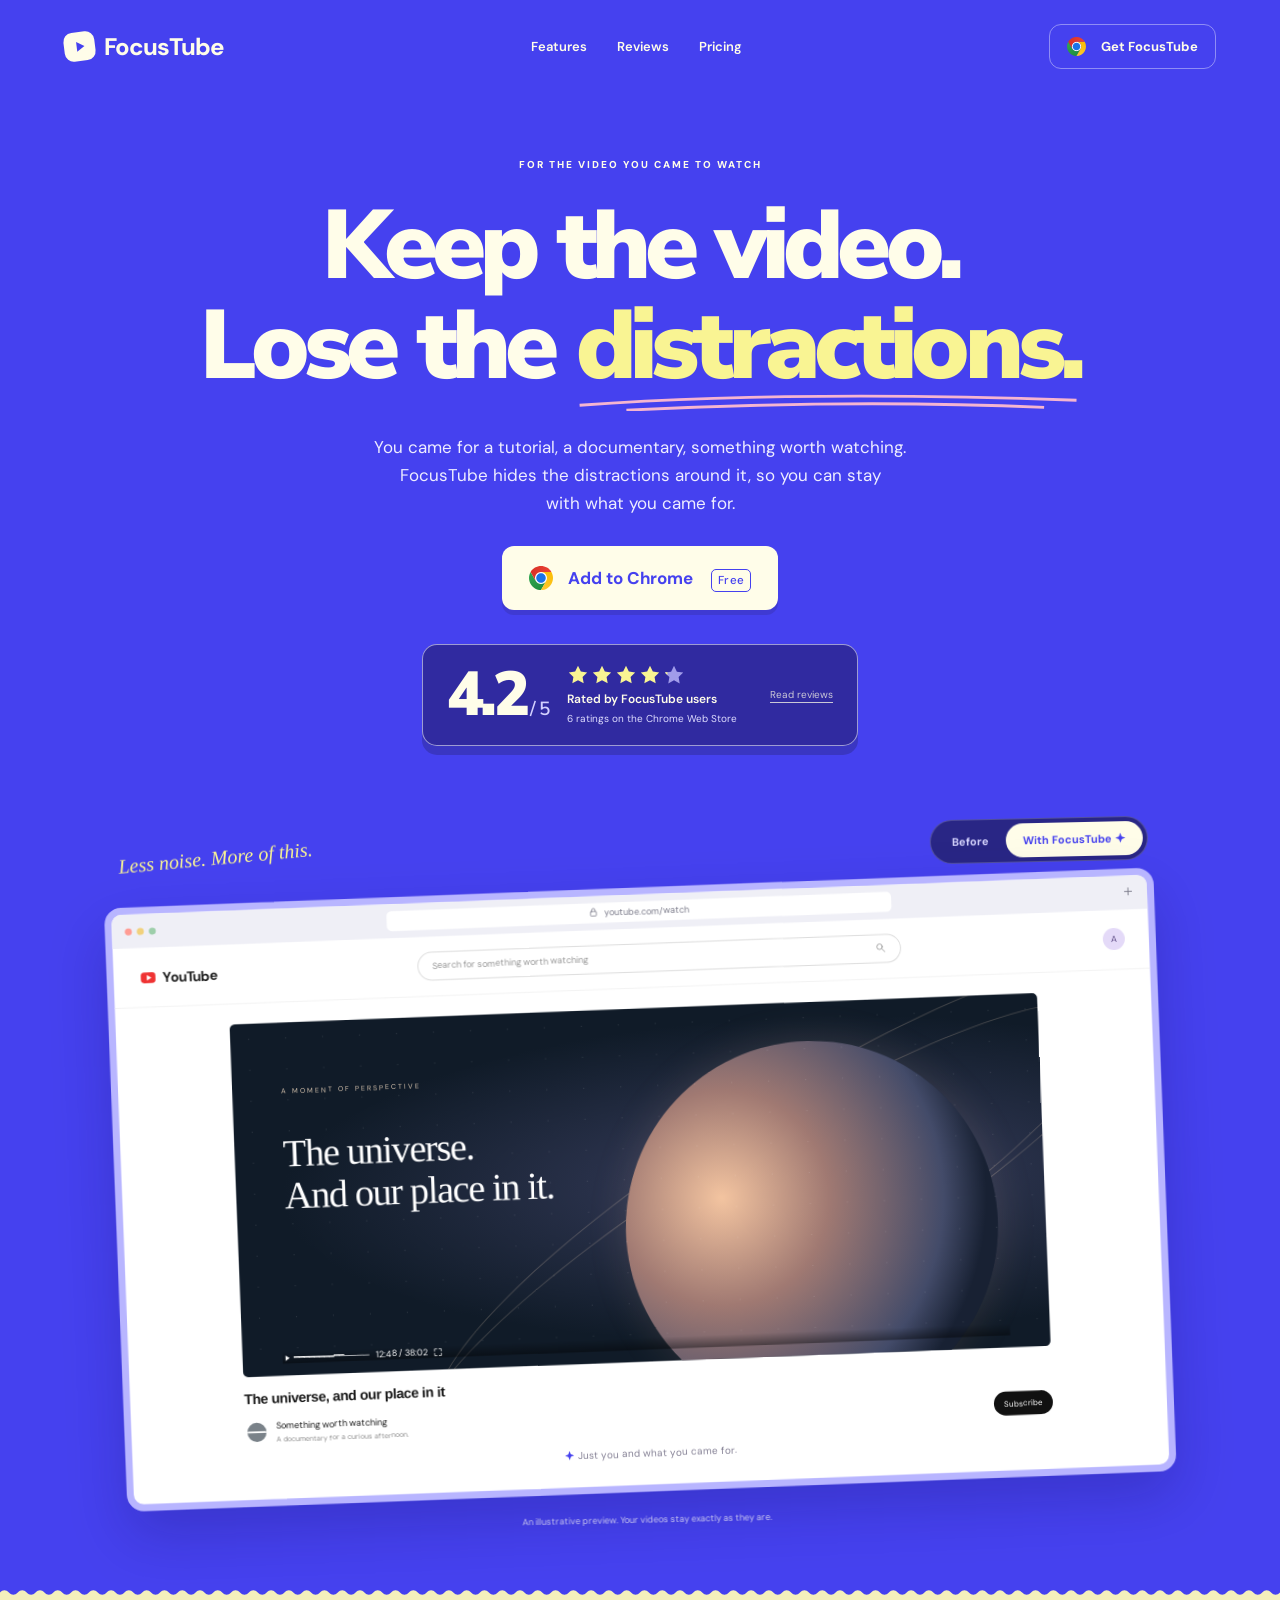
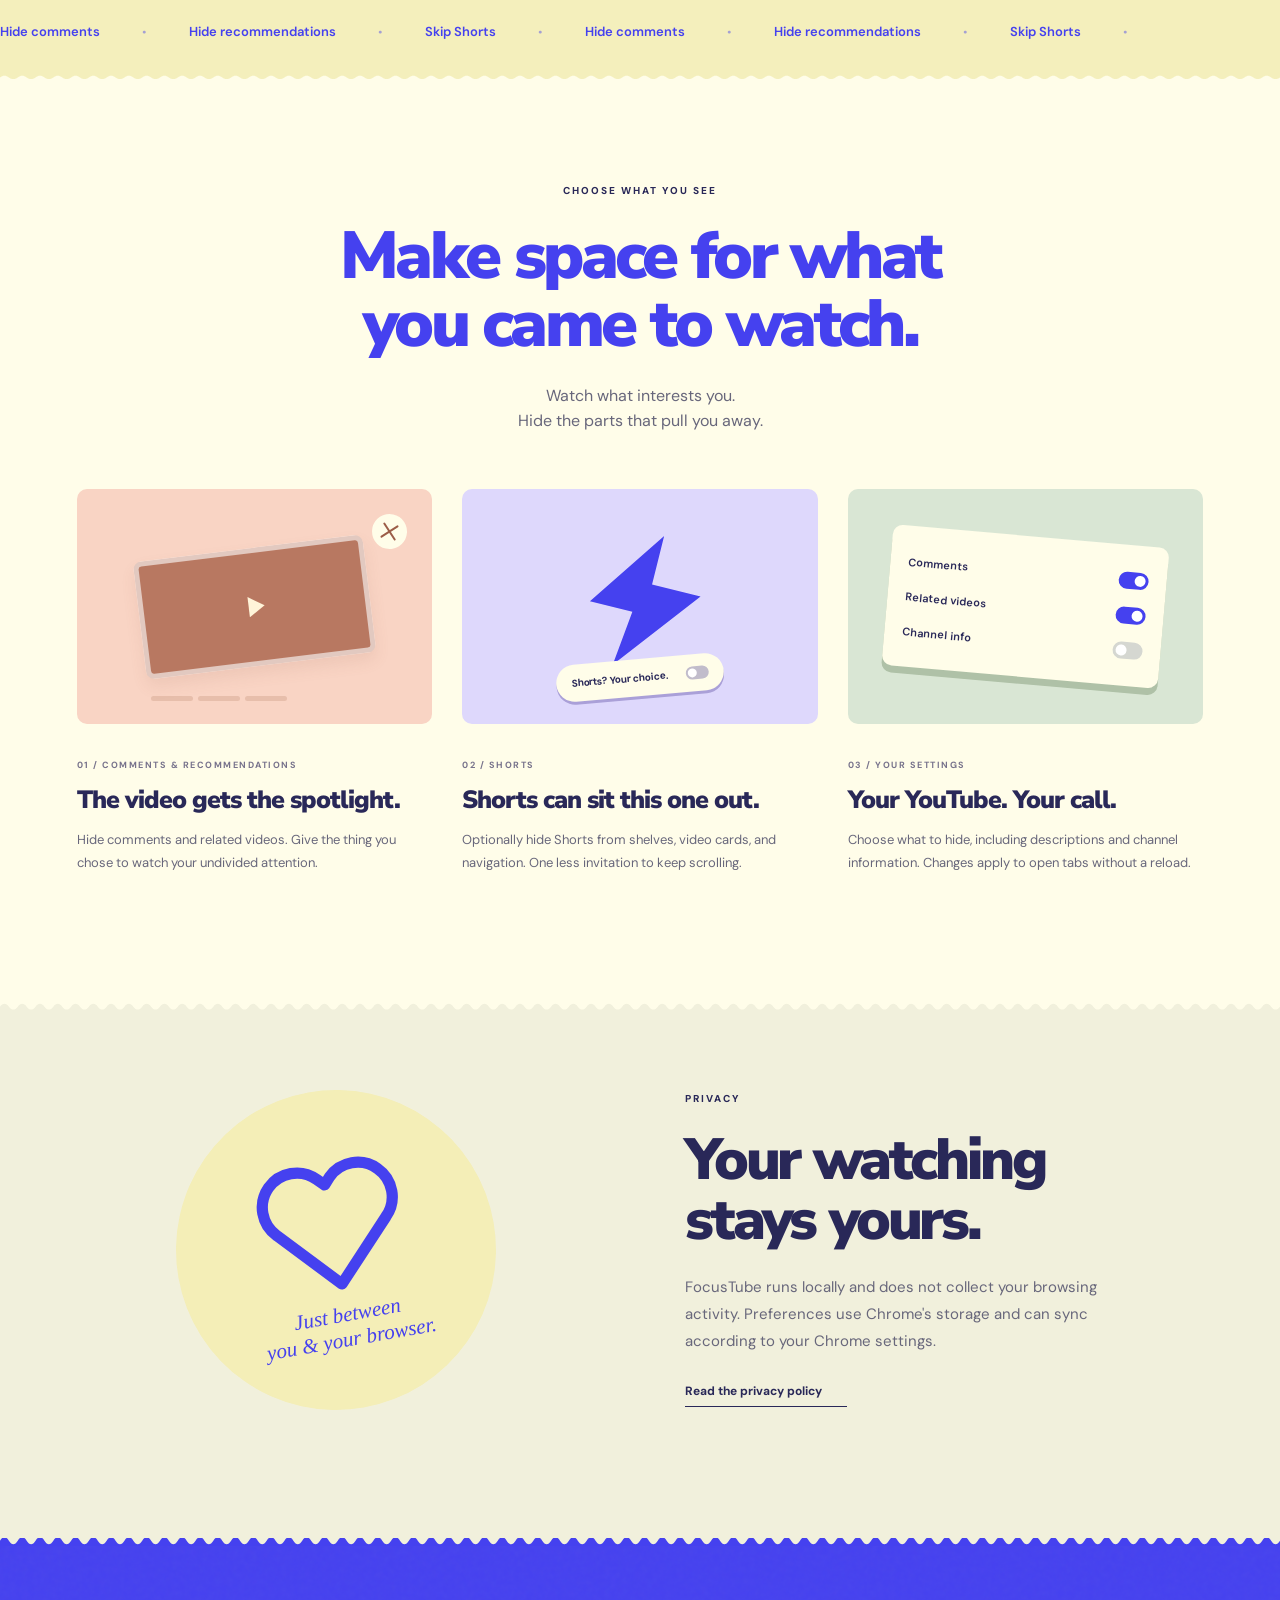
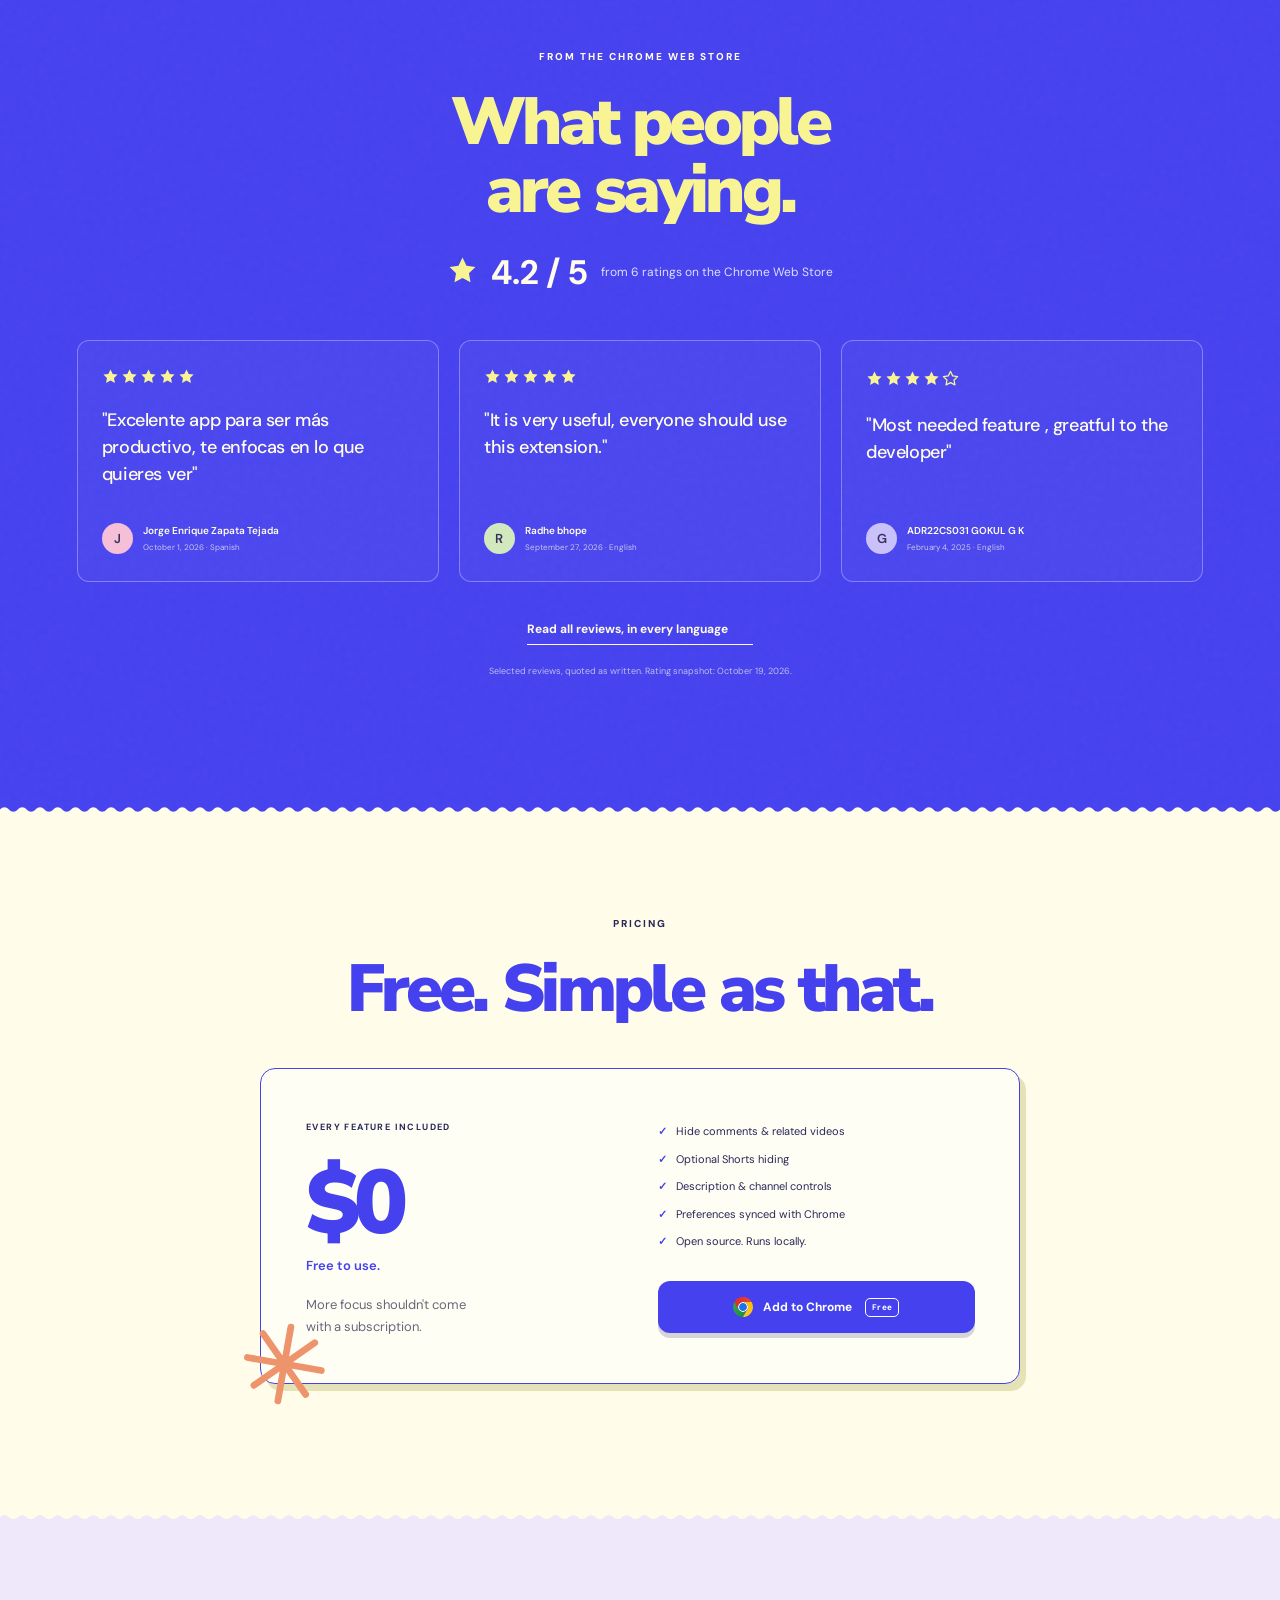
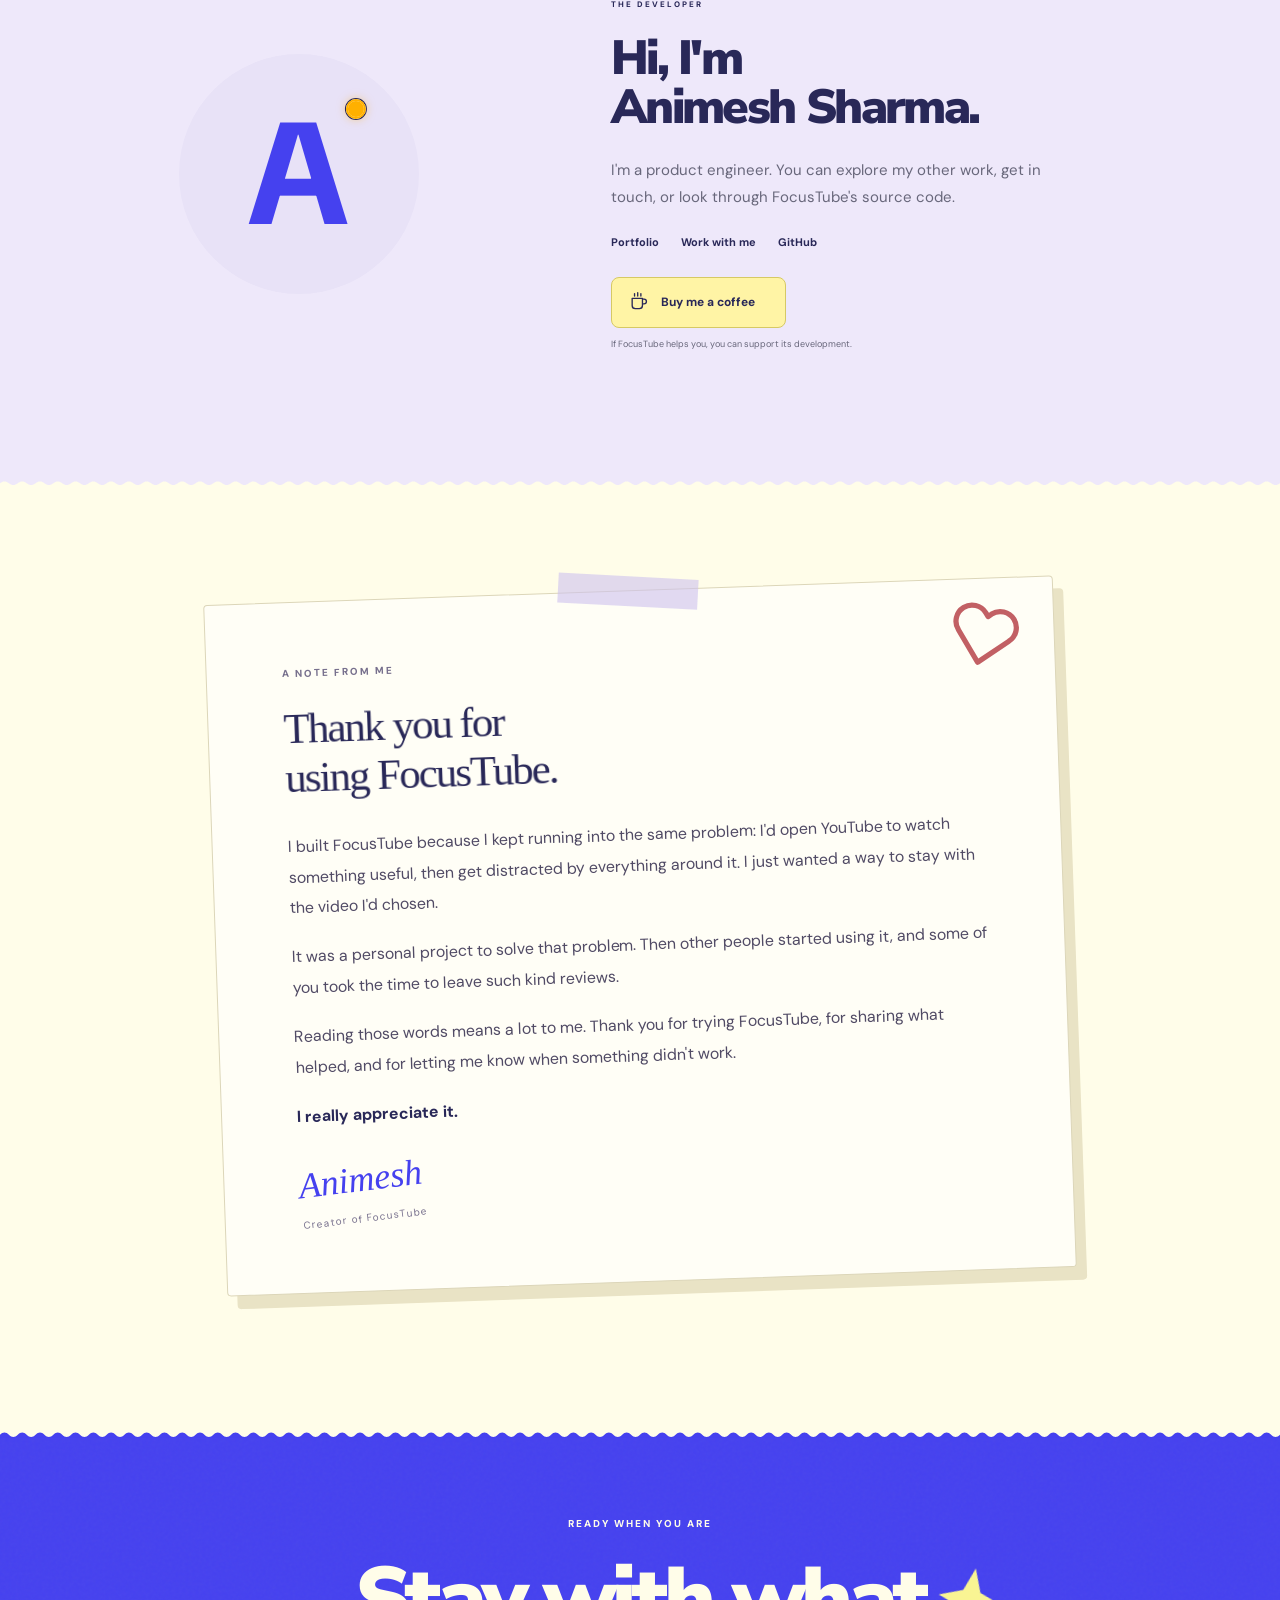
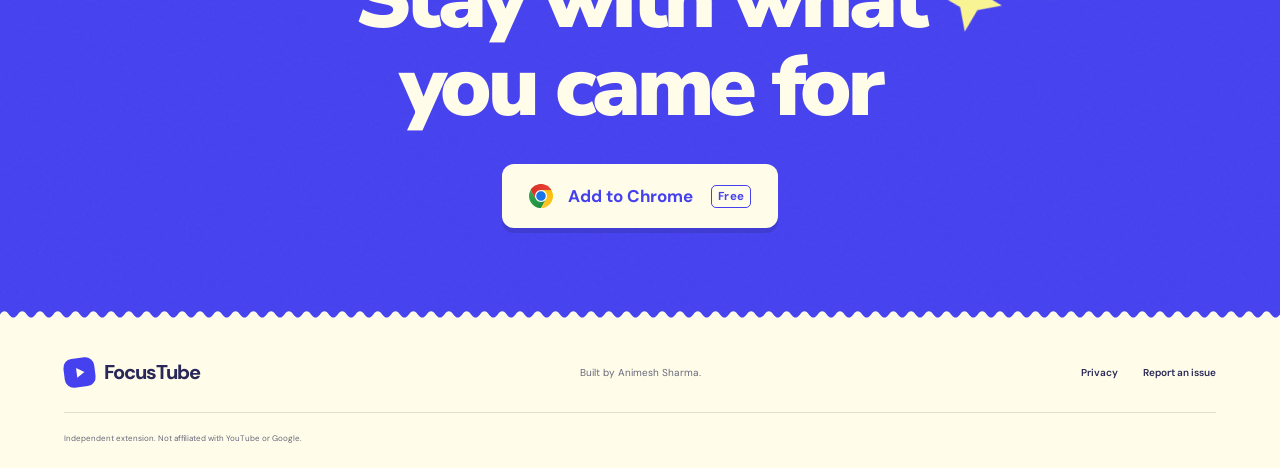
==== commit 65d98834: "style: refine developer monogram typography and dot placement" ====
--- a/website/index.html
+++ b/website/index.html
@@ -1025,7 +1025,7 @@
       </section>
       <section class="developer section" style="--wave-fill: #fffde9">
         <div aria-hidden="true" class="developer-mark">
-          A<i class="creator-dot"></i>
+          <div class="creator-monogram">A<i class="creator-dot"></i></div>
         </div>
         <div>
           <p class="eyebrow">THE DEVELOPER</p>
--- a/website/style.css
+++ b/website/style.css
@@ -1,4 +1,4 @@
-@import url("https://fonts.googleapis.com/css2?family=DM+Sans:wght@400;500;600;650;700&family=Nunito+Sans:opsz,wght@6..12,700;6..12,800;6..12,900;6..12,1000&display=swap");
+@import url("https://fonts.googleapis.com/css2?family=DM+Sans:wght@400;500;600;650;700;900&family=Nunito+Sans:opsz,wght@6..12,700;6..12,800;6..12,900;6..12,1000&display=swap");
 :root {
   --blue: #4541ef;
   --cream: #fffde9;
@@ -2276,18 +2276,18 @@
 
 /* Animesh's capital-A mark and amber pulse, matching the Hire wordmark. */
 .developer-mark {
-  font-family: Arial, Helvetica, sans-serif;
+  font-family: "DM Sans", Arial, sans-serif;
   font-weight: 900;
   font-style: normal;
   font-size: 145px;
   letter-spacing: -0.085em;
   transform: none;
-  padding-right: 0.08em;
+  padding-right: 0;
 }
 .creator-dot {
   position: absolute;
-  top: 24%;
-  right: 20%;
+  top: -0.02em;
+  right: -0.18em;
   width: 20px;
   aspect-ratio: 1;
   border: 1px solid var(--cream);
@@ -2348,3 +2348,10 @@
   transform: none;
   visibility: visible;
 }
+
+.creator-monogram {
+  position: relative;
+  line-height: 1;
+  letter-spacing: -0.06em;
+  transform: translateX(-0.035em);
+}
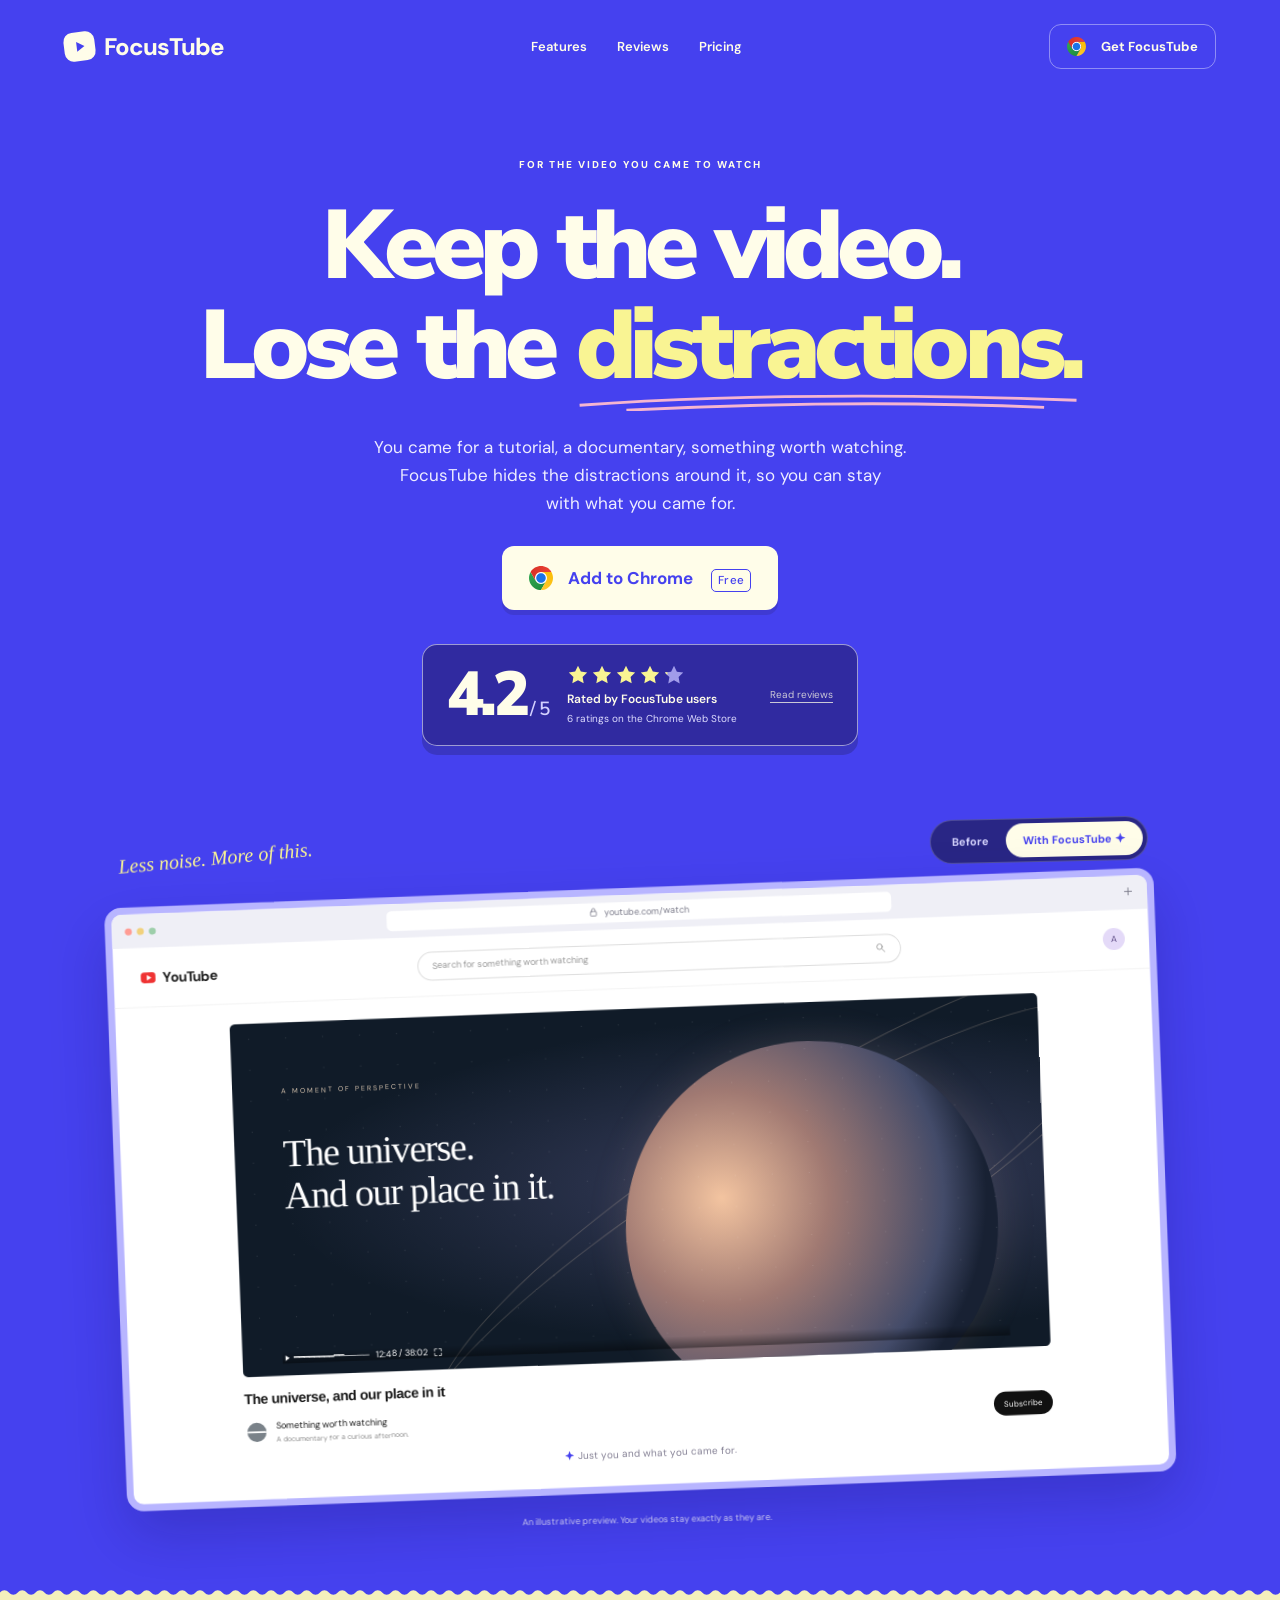
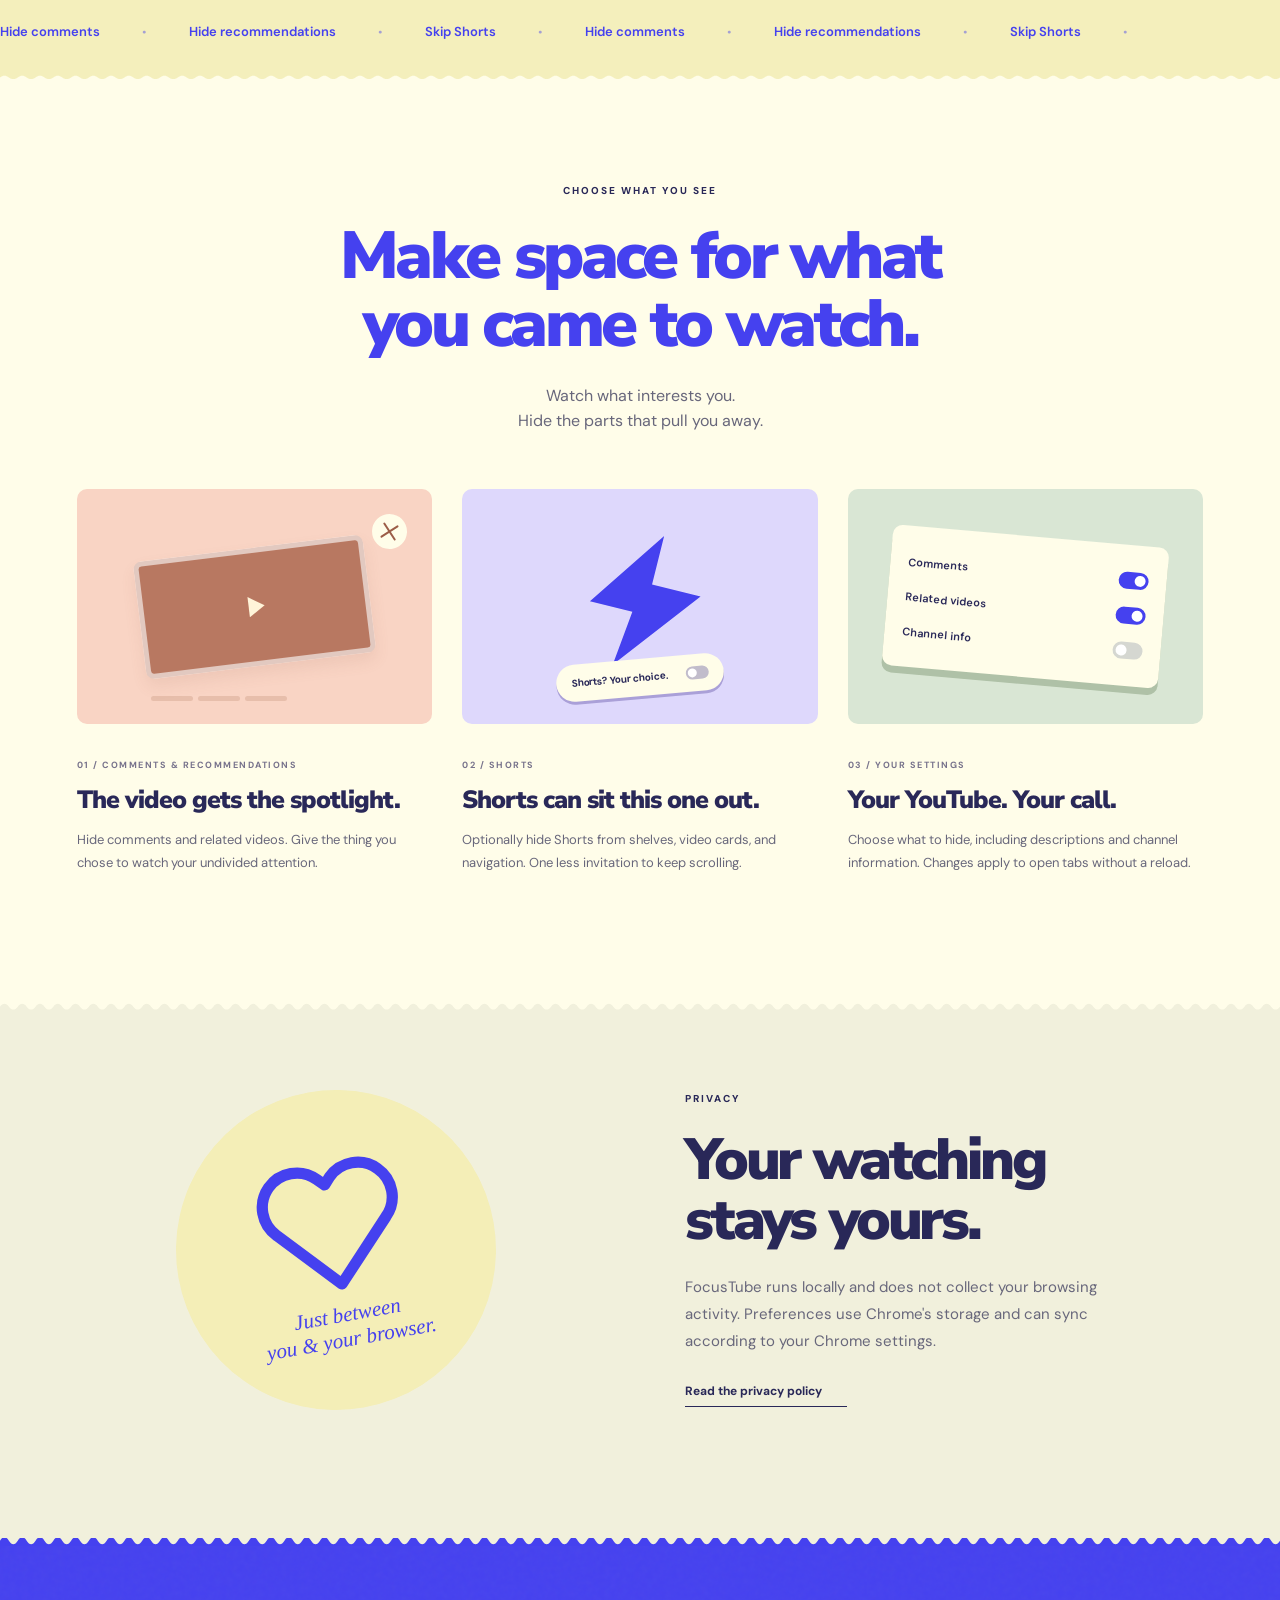
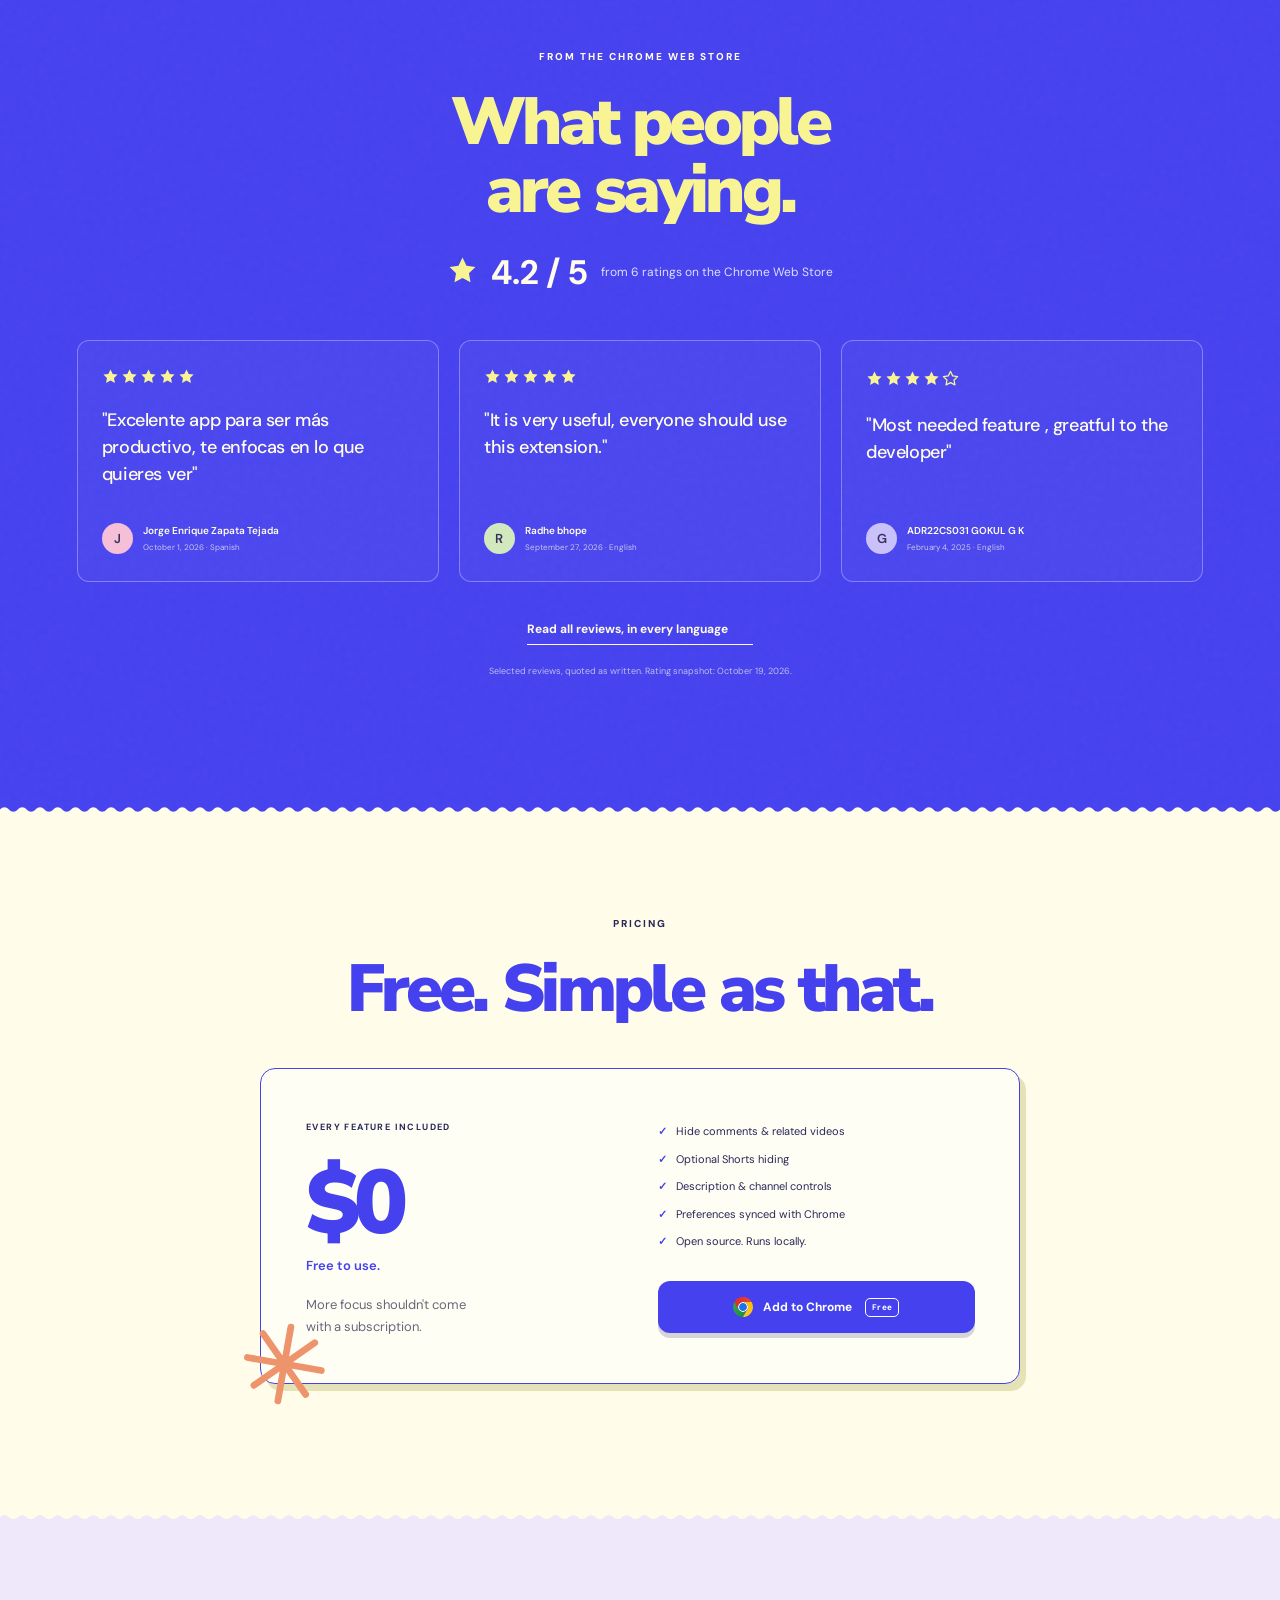
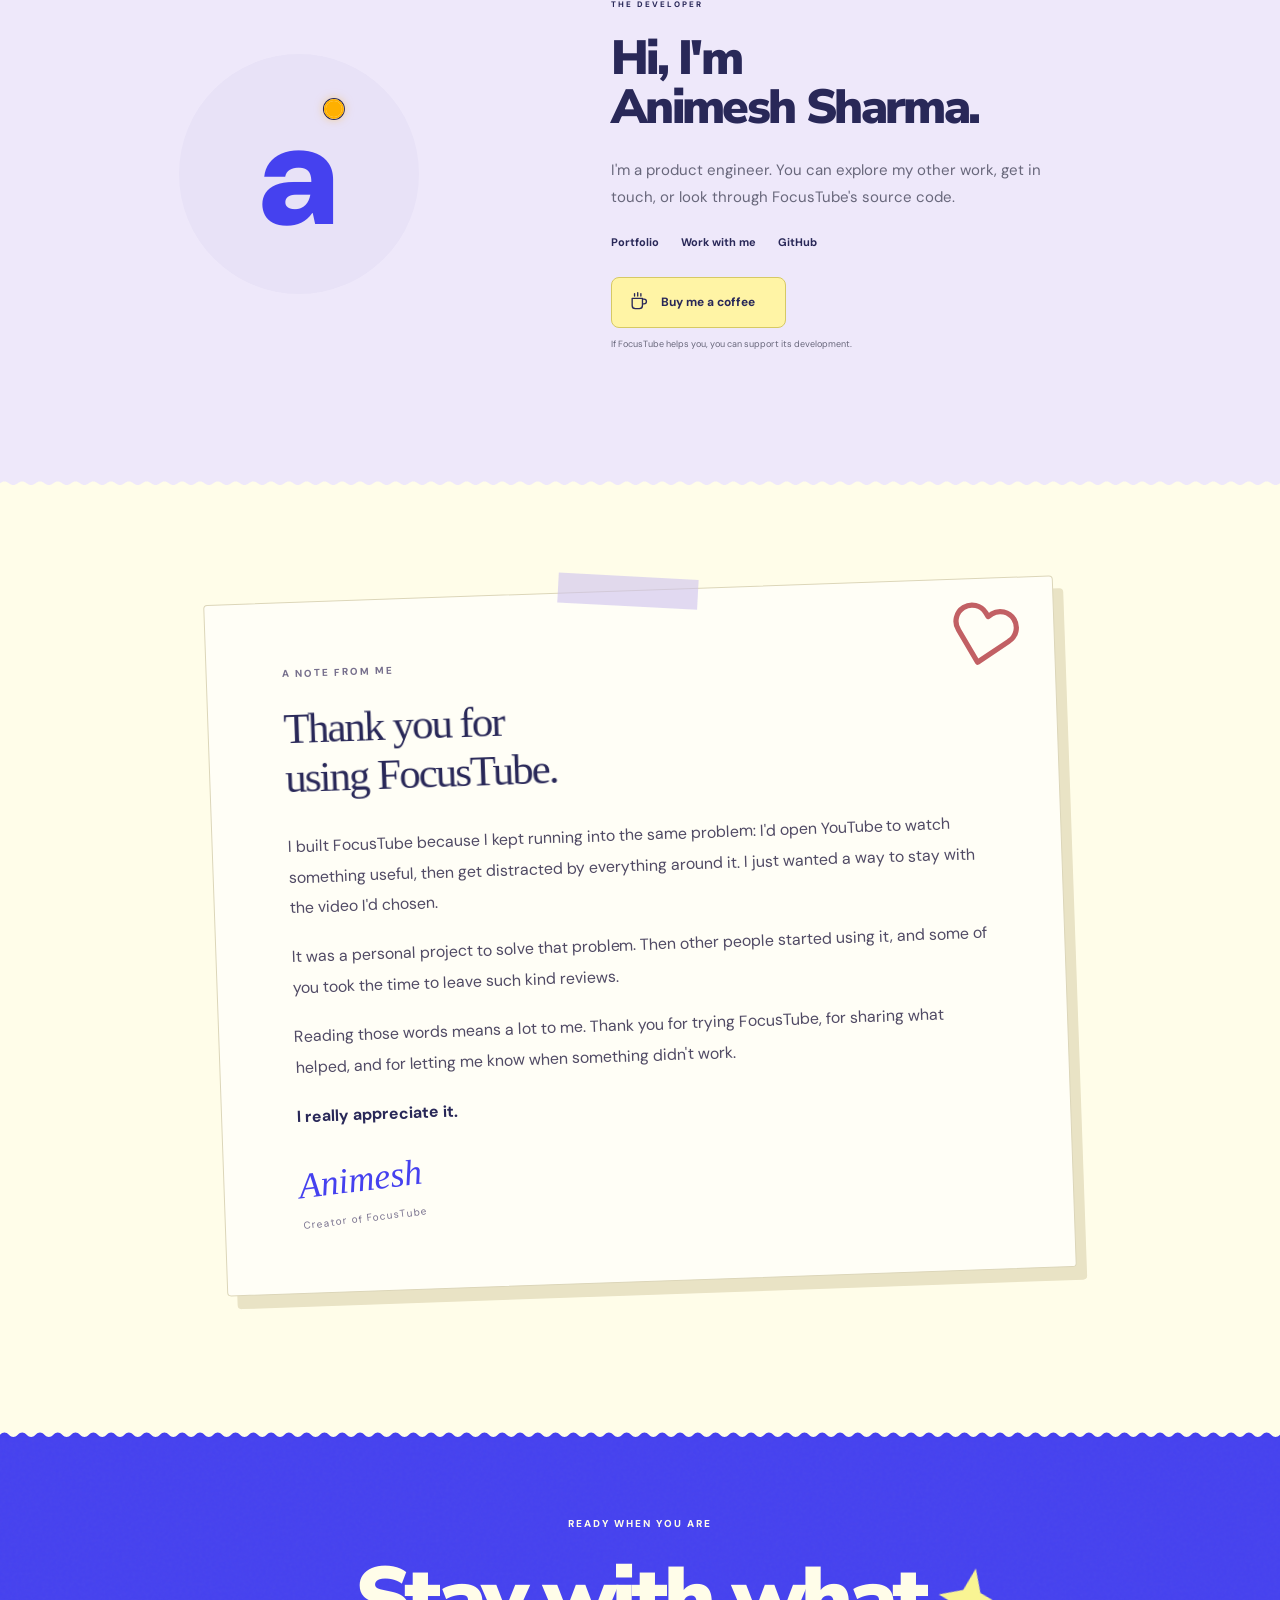
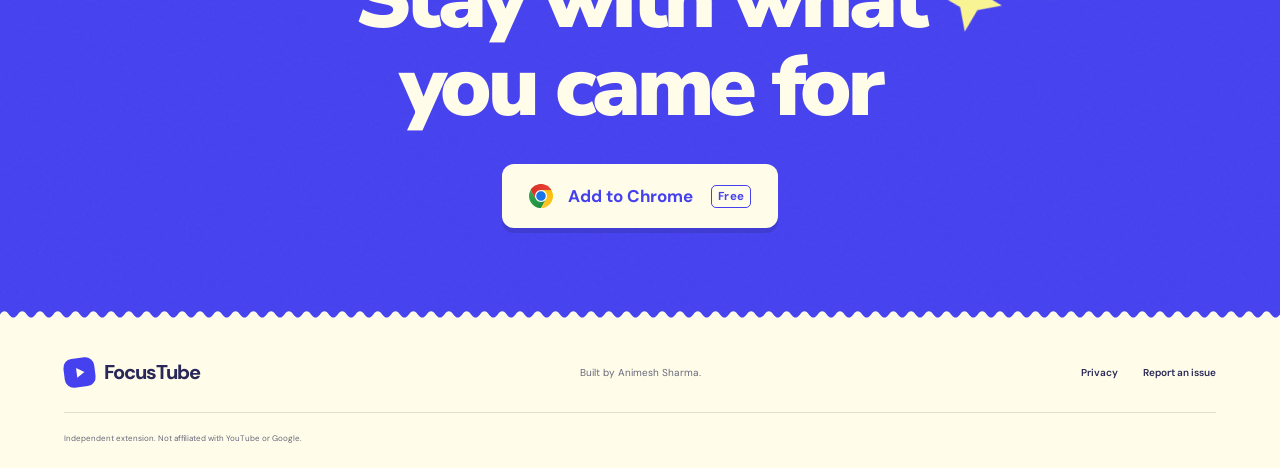
==== commit b577b35f: "style: use lowercase developer monogram" ====
--- a/website/index.html
+++ b/website/index.html
@@ -1025,7 +1025,7 @@
       </section>
       <section class="developer section" style="--wave-fill: #fffde9">
         <div aria-hidden="true" class="developer-mark">
-          <div class="creator-monogram">A<i class="creator-dot"></i></div>
+          <div class="creator-monogram">a<i class="creator-dot"></i></div>
         </div>
         <div>
           <p class="eyebrow">THE DEVELOPER</p>
--- a/website/style.css
+++ b/website/style.css
@@ -2287,7 +2287,7 @@
 .creator-dot {
   position: absolute;
   top: -0.02em;
-  right: -0.18em;
+  right: -0.10em;
   width: 20px;
   aspect-ratio: 1;
   border: 1px solid var(--cream);
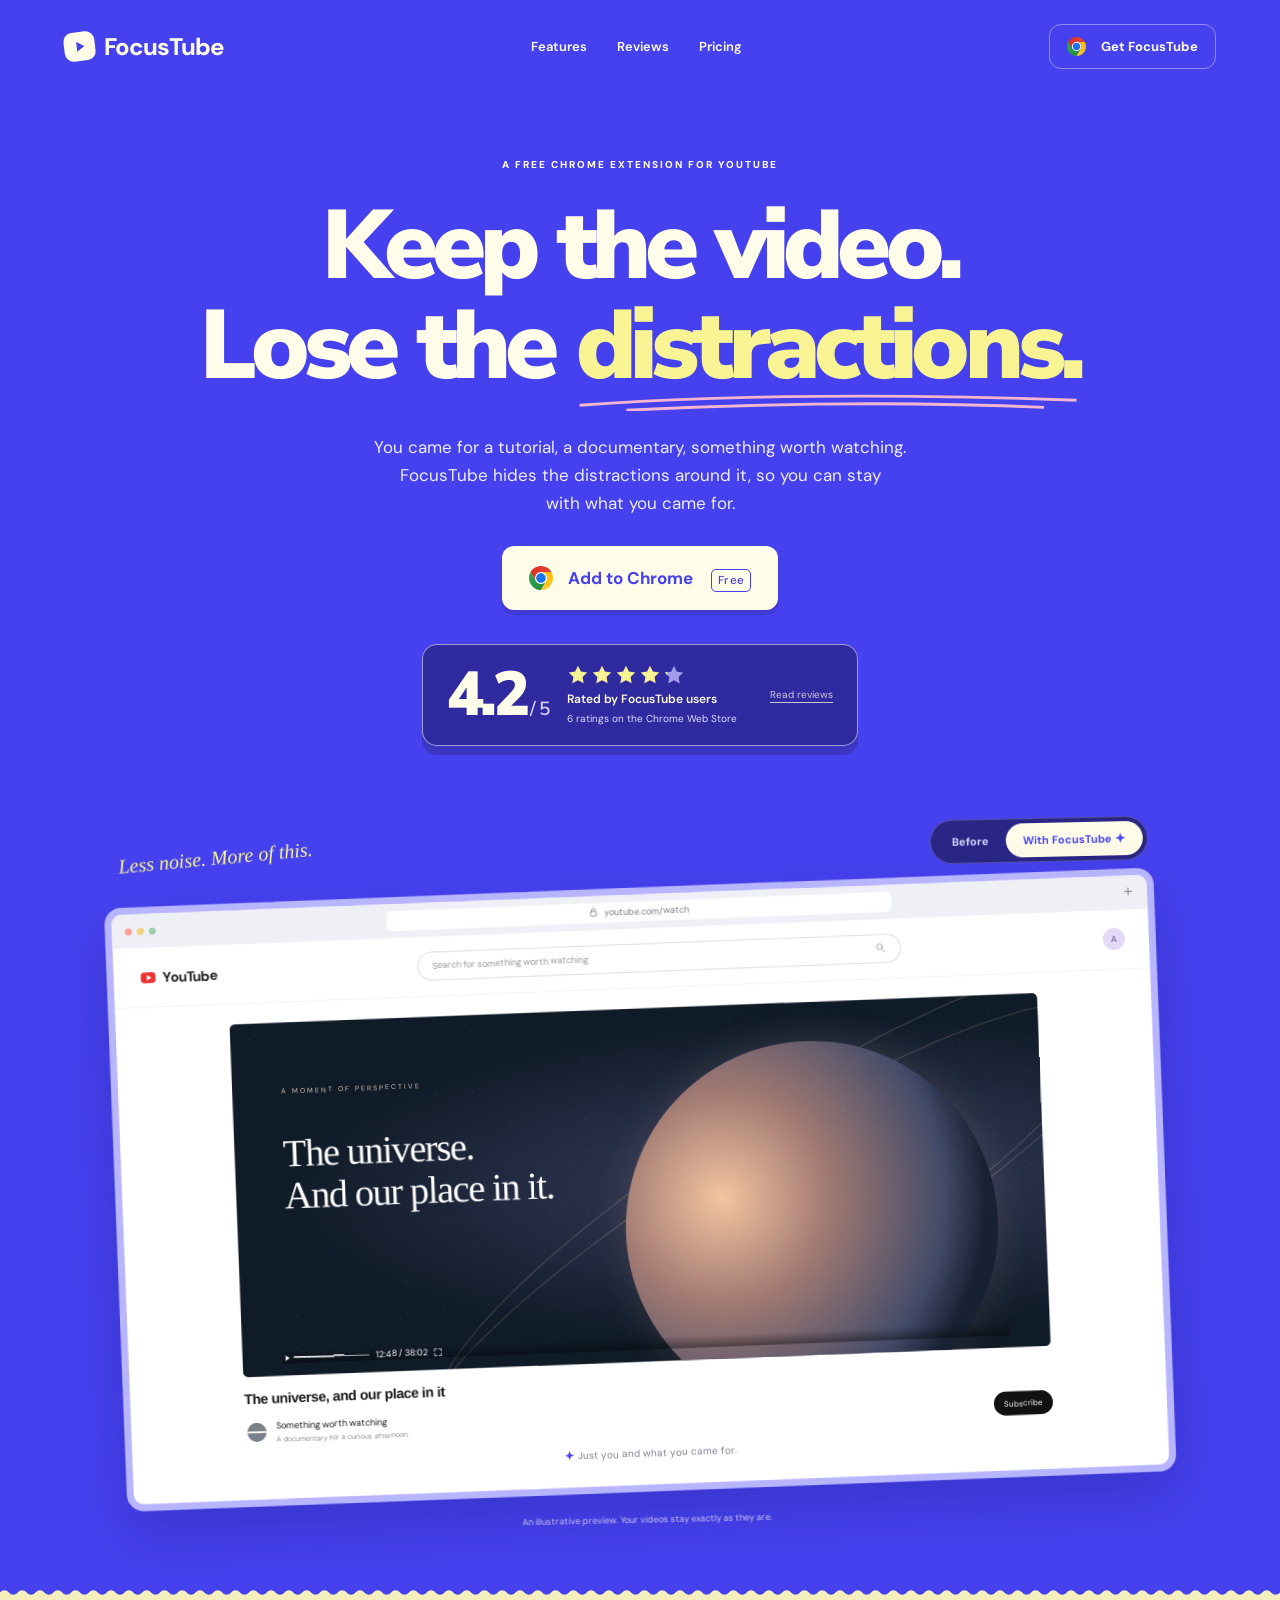
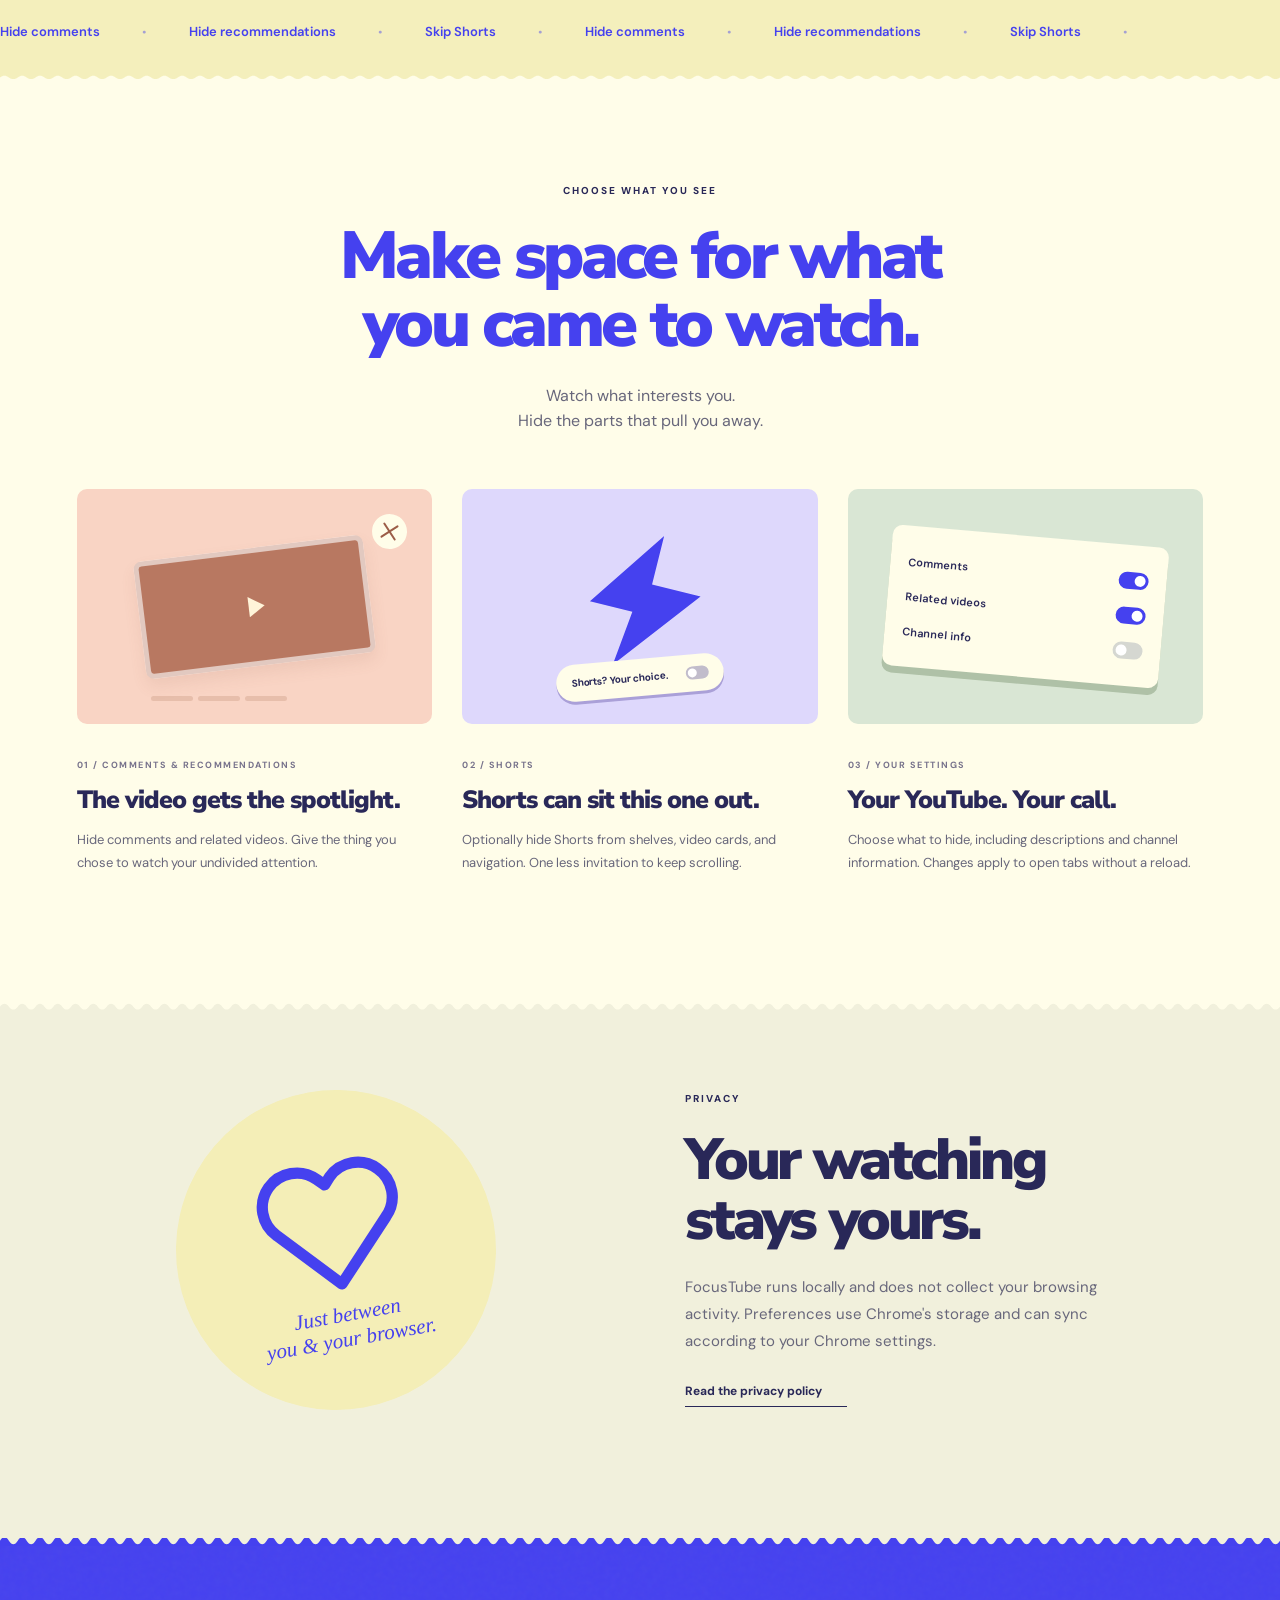
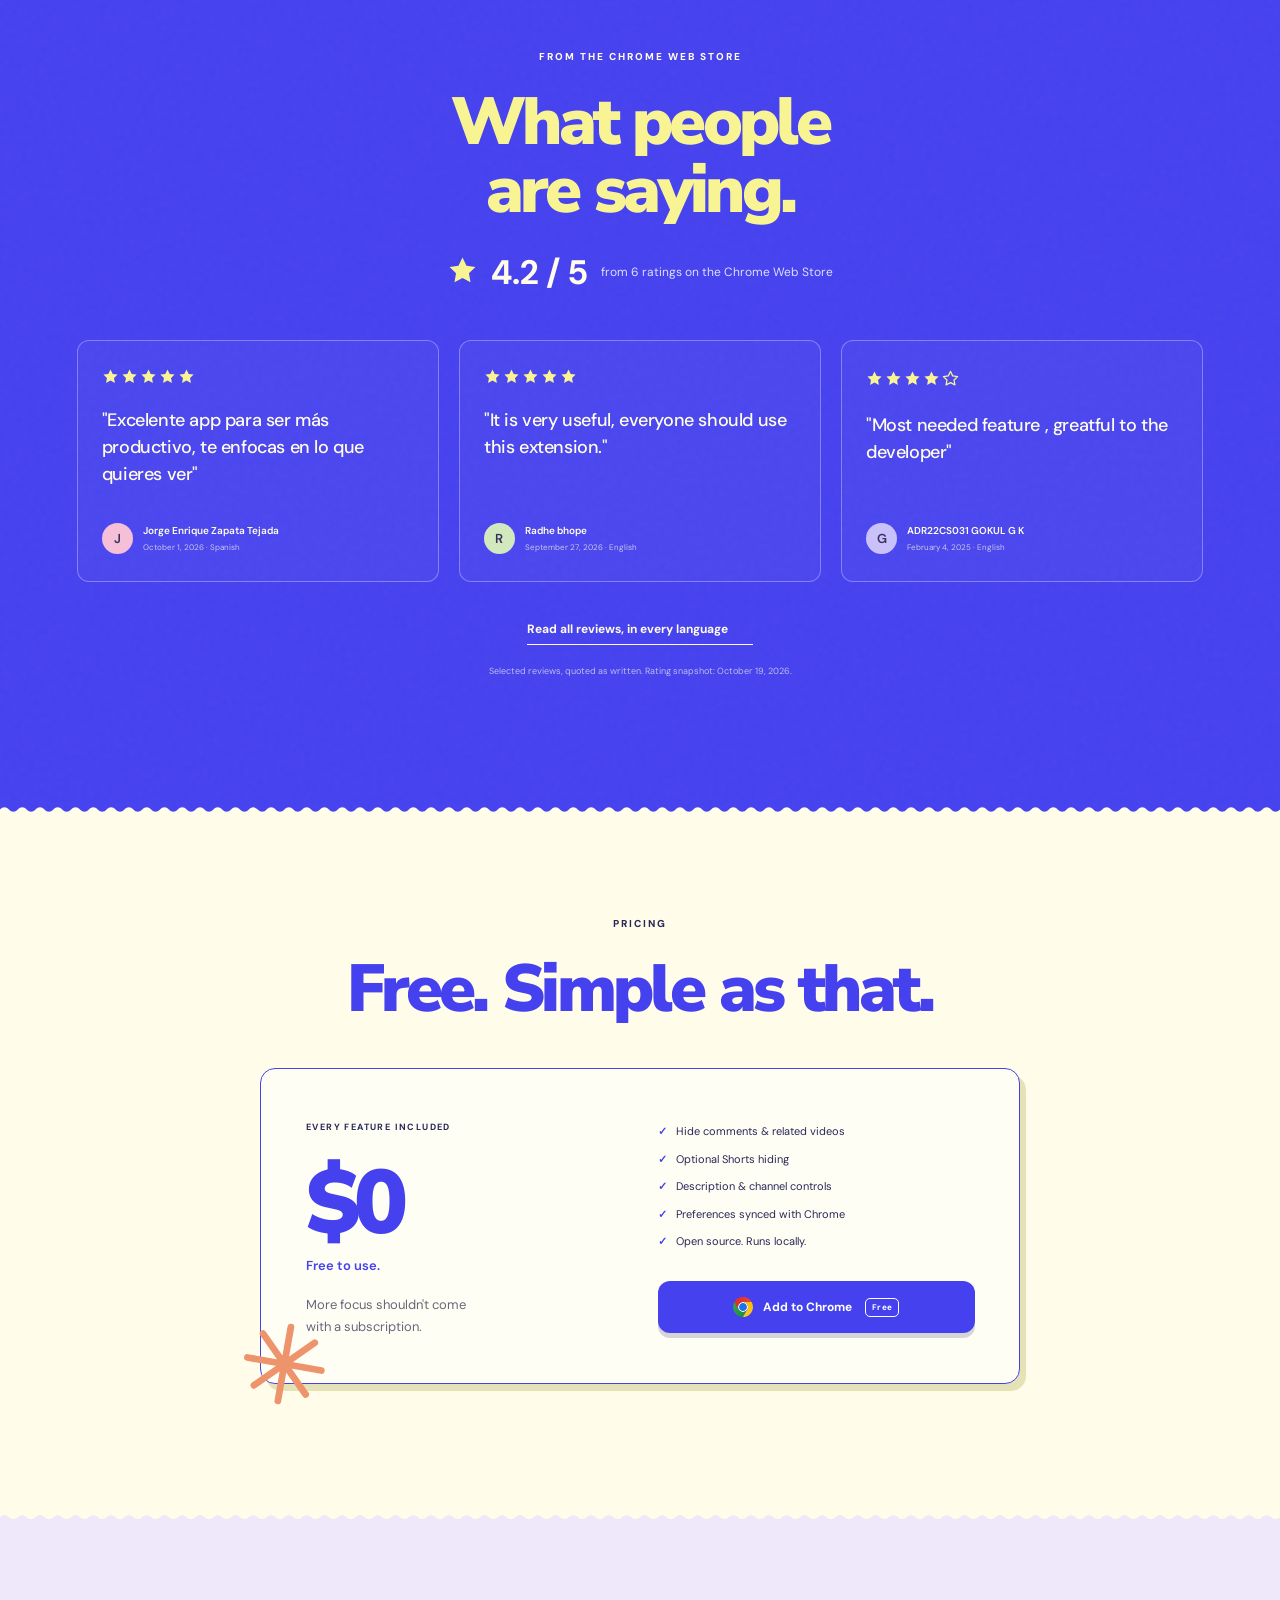
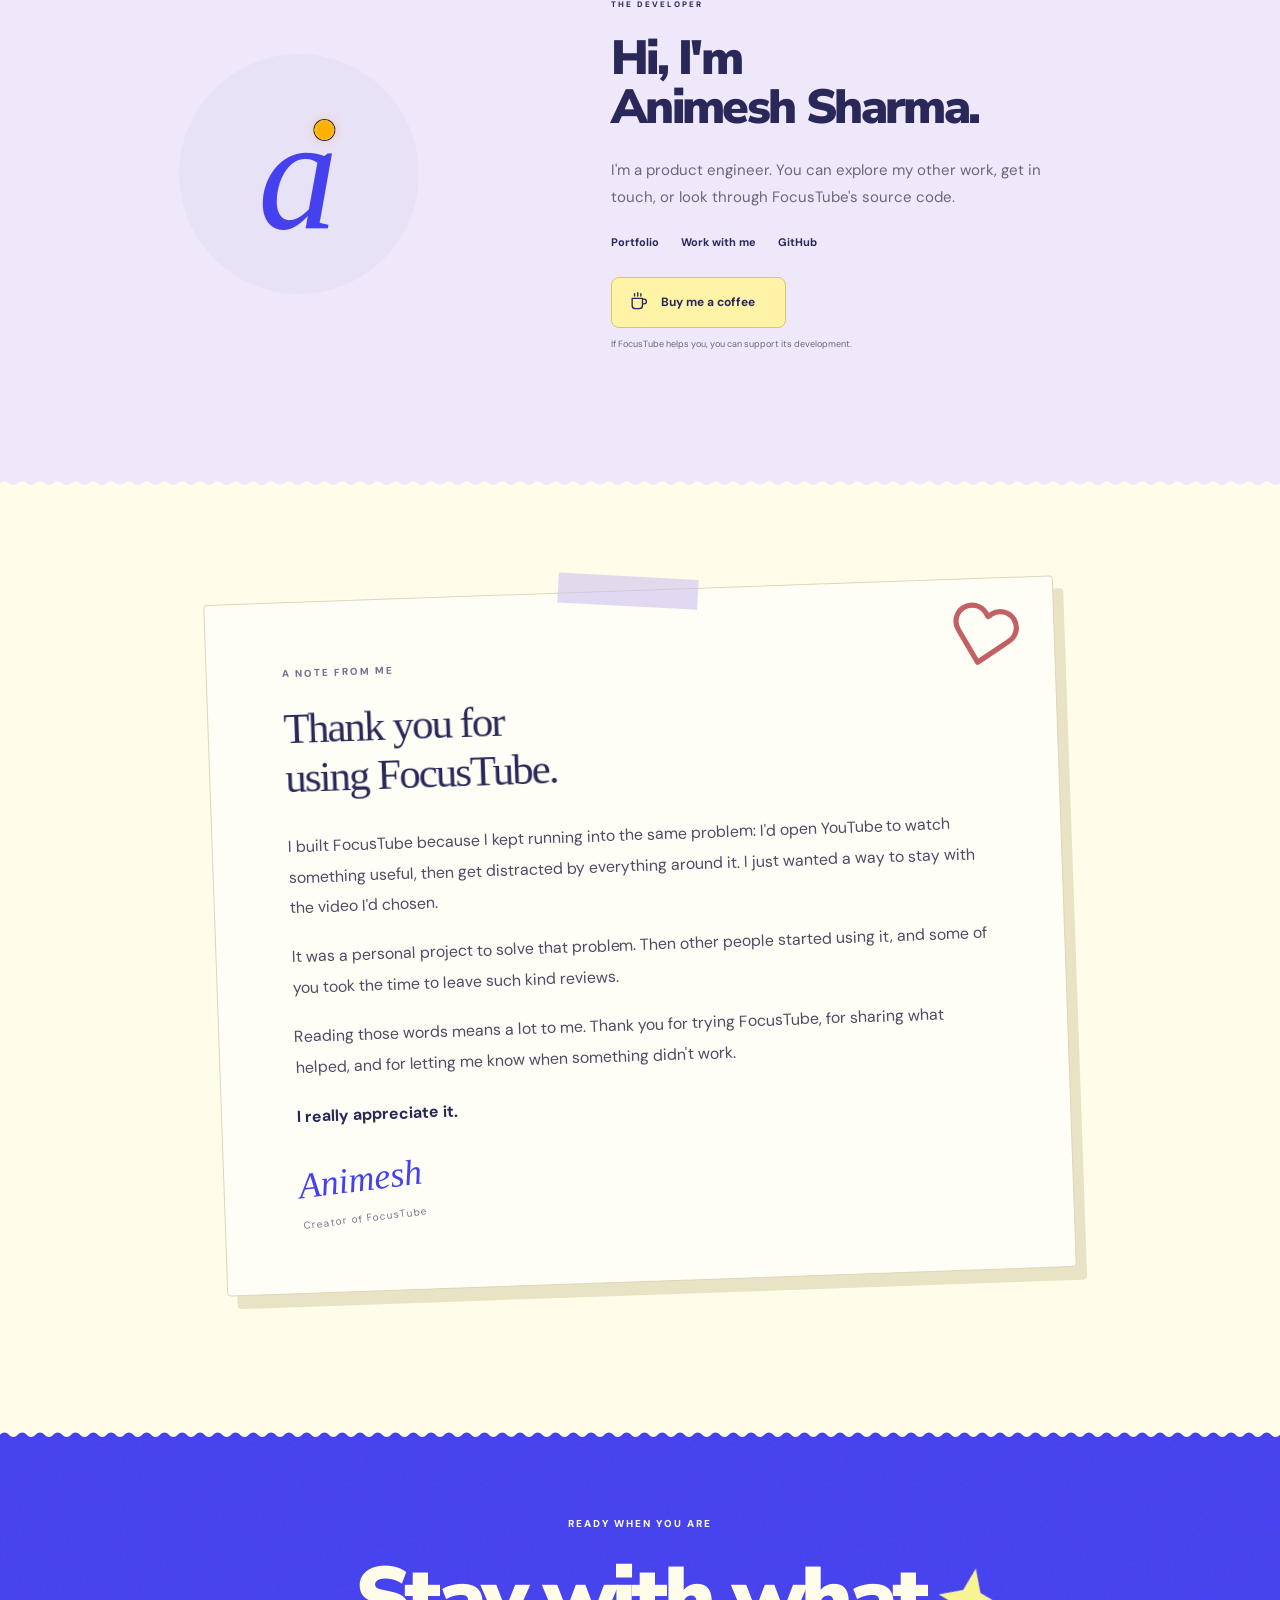
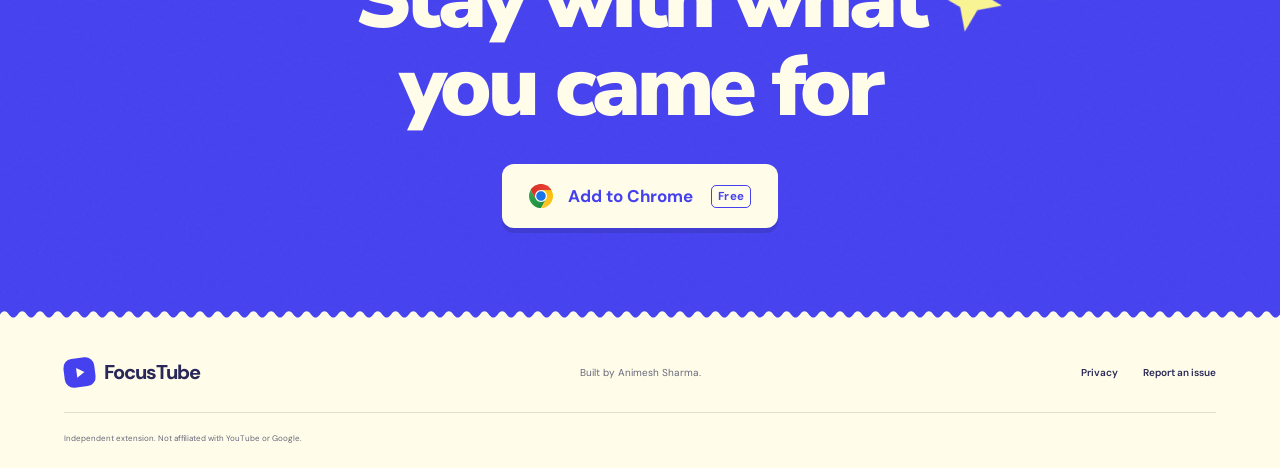
==== commit e2811289: "feat: improve search metadata and branded social preview" ====
--- a/website/index.html
+++ b/website/index.html
@@ -5,27 +5,104 @@
     <meta charset="utf-8" />
     <meta content="width=device-width,initial-scale=1" name="viewport" />
     <meta content="#4541ef" name="theme-color" />
-    <title>FocusTube | Keep the video. Lose the distractions.</title>
+    <title>FocusTube — Hide YouTube Distractions | Free Chrome Extension</title>
     <meta
-      content="Hide YouTube comments, recommendations, Shorts, and more. FocusTube makes room for what you came to watch. Free, open source, and local."
       name="description"
+      content="Hide YouTube comments, recommendations, and Shorts with FocusTube, a free, open-source Chrome extension. Keep the video. Lose the distractions."
+    />
+    <meta name="robots" content="index, follow, max-image-preview:large" />
+    <meta name="author" content="Animesh Sharma" />
+    <link rel="canonical" href="https://focustube-two.vercel.app/" />
+    <meta property="og:type" content="website" />
+    <meta property="og:site_name" content="FocusTube" />
+    <meta property="og:locale" content="en_US" />
+    <meta property="og:url" content="https://focustube-two.vercel.app/" />
+    <meta
+      property="og:title"
+      content="FocusTube — Keep the video. Lose the distractions."
     />
     <meta
-      content="Keep the video. Lose the distractions."
-      property="og:title"
+      property="og:description"
+      content="A free Chrome extension to hide YouTube comments, recommendations, and Shorts. Open source. Made for focus."
     />
     <meta
-      content="Hide YouTube distractions. Free, open source, and local."
-      property="og:description"
+      property="og:image"
+      content="https://focustube-two.vercel.app/assets/social-v2.png"
     />
-    <meta content="website" property="og:type" />
     <meta
-      content="https://focustube-two.vercel.app/assets/social.png"
-      property="og:image"
+      property="og:image:secure_url"
+      content="https://focustube-two.vercel.app/assets/social-v2.png"
     />
-    <meta content="summary_large_image" name="twitter:card" />
-    <link href="https://focustube-two.vercel.app/" rel="canonical" />
-    <meta content="https://focustube-two.vercel.app/" property="og:url" />
+    <meta property="og:image:type" content="image/png" />
+    <meta property="og:image:width" content="1200" />
+    <meta property="og:image:height" content="630" />
+    <meta
+      property="og:image:alt"
+      content="FocusTube. Keep the video. Lose the distractions. Free Chrome extension, with a blue and cream design."
+    />
+    <meta name="twitter:card" content="summary_large_image" />
+    <meta
+      name="twitter:title"
+      content="FocusTube — Keep the video. Lose the distractions."
+    />
+    <meta
+      name="twitter:description"
+      content="Hide YouTube comments, recommendations, and Shorts. Free and open source."
+    />
+    <meta
+      name="twitter:image"
+      content="https://focustube-two.vercel.app/assets/social-v2.png"
+    />
+    <meta
+      name="twitter:image:alt"
+      content="FocusTube. Keep the video. Lose the distractions. Free Chrome extension."
+    />
+    <link rel="preconnect" href="https://fonts.googleapis.com" />
+    <link rel="preconnect" href="https://fonts.gstatic.com" crossorigin />
+    <script type="application/ld+json">
+      {
+        "@context": "https://schema.org",
+        "@graph": [
+          {
+            "@type": "WebSite",
+            "@id": "https://focustube-two.vercel.app/#website",
+            "url": "https://focustube-two.vercel.app/",
+            "name": "FocusTube",
+            "inLanguage": "en"
+          },
+          {
+            "@type": "SoftwareApplication",
+            "@id": "https://focustube-two.vercel.app/#extension",
+            "name": "FocusTube",
+            "url": "https://focustube-two.vercel.app/",
+            "description": "Hide YouTube comments, recommendations, and Shorts with FocusTube, a free, open-source Chrome extension. Keep the video. Lose the distractions.",
+            "applicationCategory": "BrowserApplication",
+            "operatingSystem": "Windows, macOS, Linux, ChromeOS",
+            "softwareRequirements": "Google Chrome",
+            "isAccessibleForFree": true,
+            "downloadUrl": "https://chromewebstore.google.com/detail/focus-tube/idohimhijfbbnnbmfefaacabnjkbooeo",
+            "image": "https://focustube-two.vercel.app/assets/social-v2.png",
+            "offers": {
+              "@type": "Offer",
+              "price": "0",
+              "priceCurrency": "USD"
+            },
+            "author": {
+              "@type": "Person",
+              "name": "Animesh Sharma",
+              "url": "https://animesh.cc"
+            },
+            "codeRepository": "https://github.com/animesh-algorithm/FocusTube",
+            "featureList": [
+              "Hide YouTube comments",
+              "Hide recommended videos",
+              "Hide Shorts",
+              "Hide video descriptions and channel information"
+            ]
+          }
+        ]
+      }
+    </script>
     <link
       href="/assets/icon.png?v=2"
       rel="icon"
@@ -78,7 +155,7 @@
     <main id="main">
       <section class="hero" style="--wave-fill: #f4efbc">
         <div class="hero-copy">
-          <p class="eyebrow">FOR THE VIDEO YOU CAME TO WATCH</p>
+          <p class="eyebrow">A FREE CHROME EXTENSION FOR YOUTUBE</p>
           <h1>
             Keep the video.<br />Lose the
             <span class="underlined"
--- a/website/style.css
+++ b/website/style.css
@@ -2276,18 +2276,18 @@
 
 /* Animesh's capital-A mark and amber pulse, matching the Hire wordmark. */
 .developer-mark {
-  font-family: "DM Sans", Arial, sans-serif;
-  font-weight: 900;
-  font-style: normal;
-  font-size: 145px;
+  font-family: Georgia, "Times New Roman", serif;
+  font-weight: 400;
+  font-style: italic;
+  font-size: 160px;
   letter-spacing: -0.085em;
   transform: none;
   padding-right: 0;
 }
 .creator-dot {
   position: absolute;
-  top: -0.02em;
-  right: -0.10em;
+  top: 0.16em;
+  right: -0.04em;
   width: 20px;
   aspect-ratio: 1;
   border: 1px solid var(--cream);
@@ -2325,7 +2325,7 @@
 }
 @media (max-width: 900px) {
   .developer-mark {
-    font-size: 120px;
+    font-size: 135px;
   }
   .creator-dot {
     width: 16px;
@@ -2333,7 +2333,7 @@
 }
 @media (max-width: 600px) {
   .developer-mark {
-    font-size: 100px;
+    font-size: 115px;
   }
   .creator-dot {
     width: 13px;
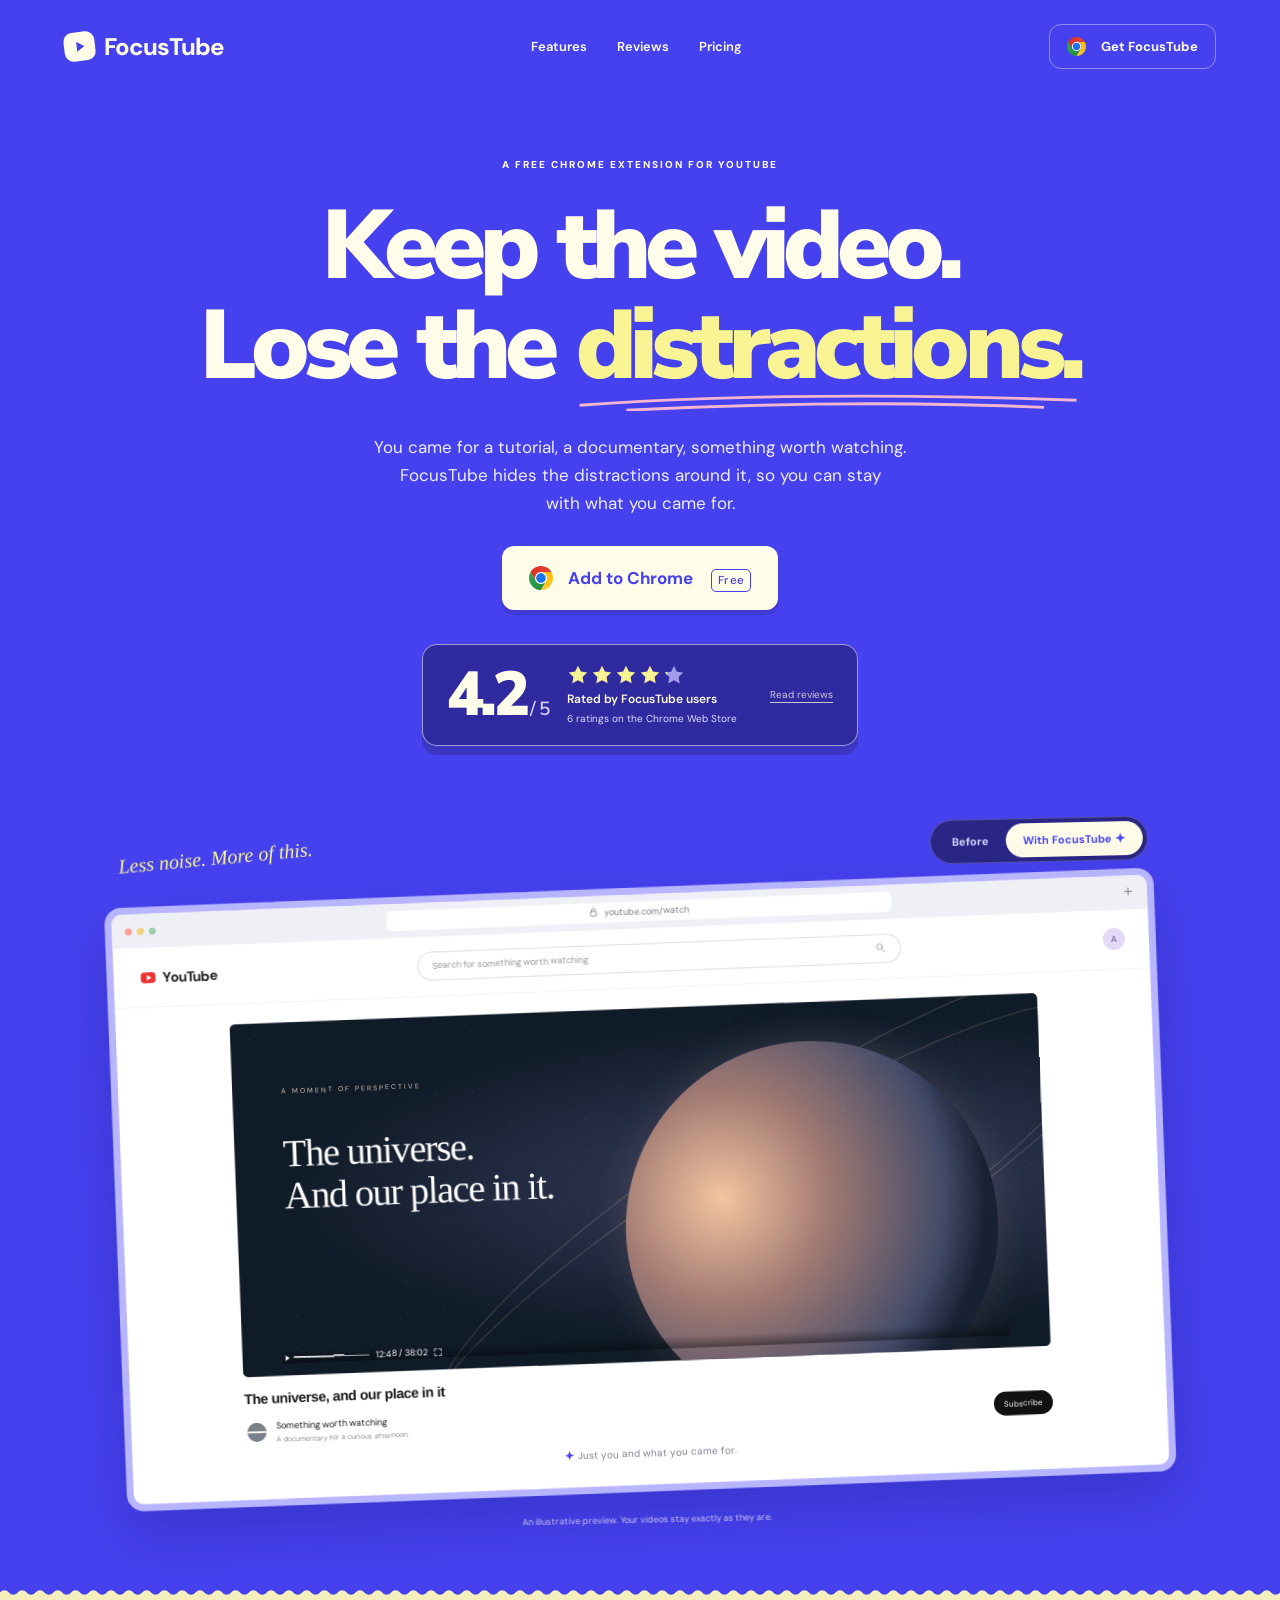
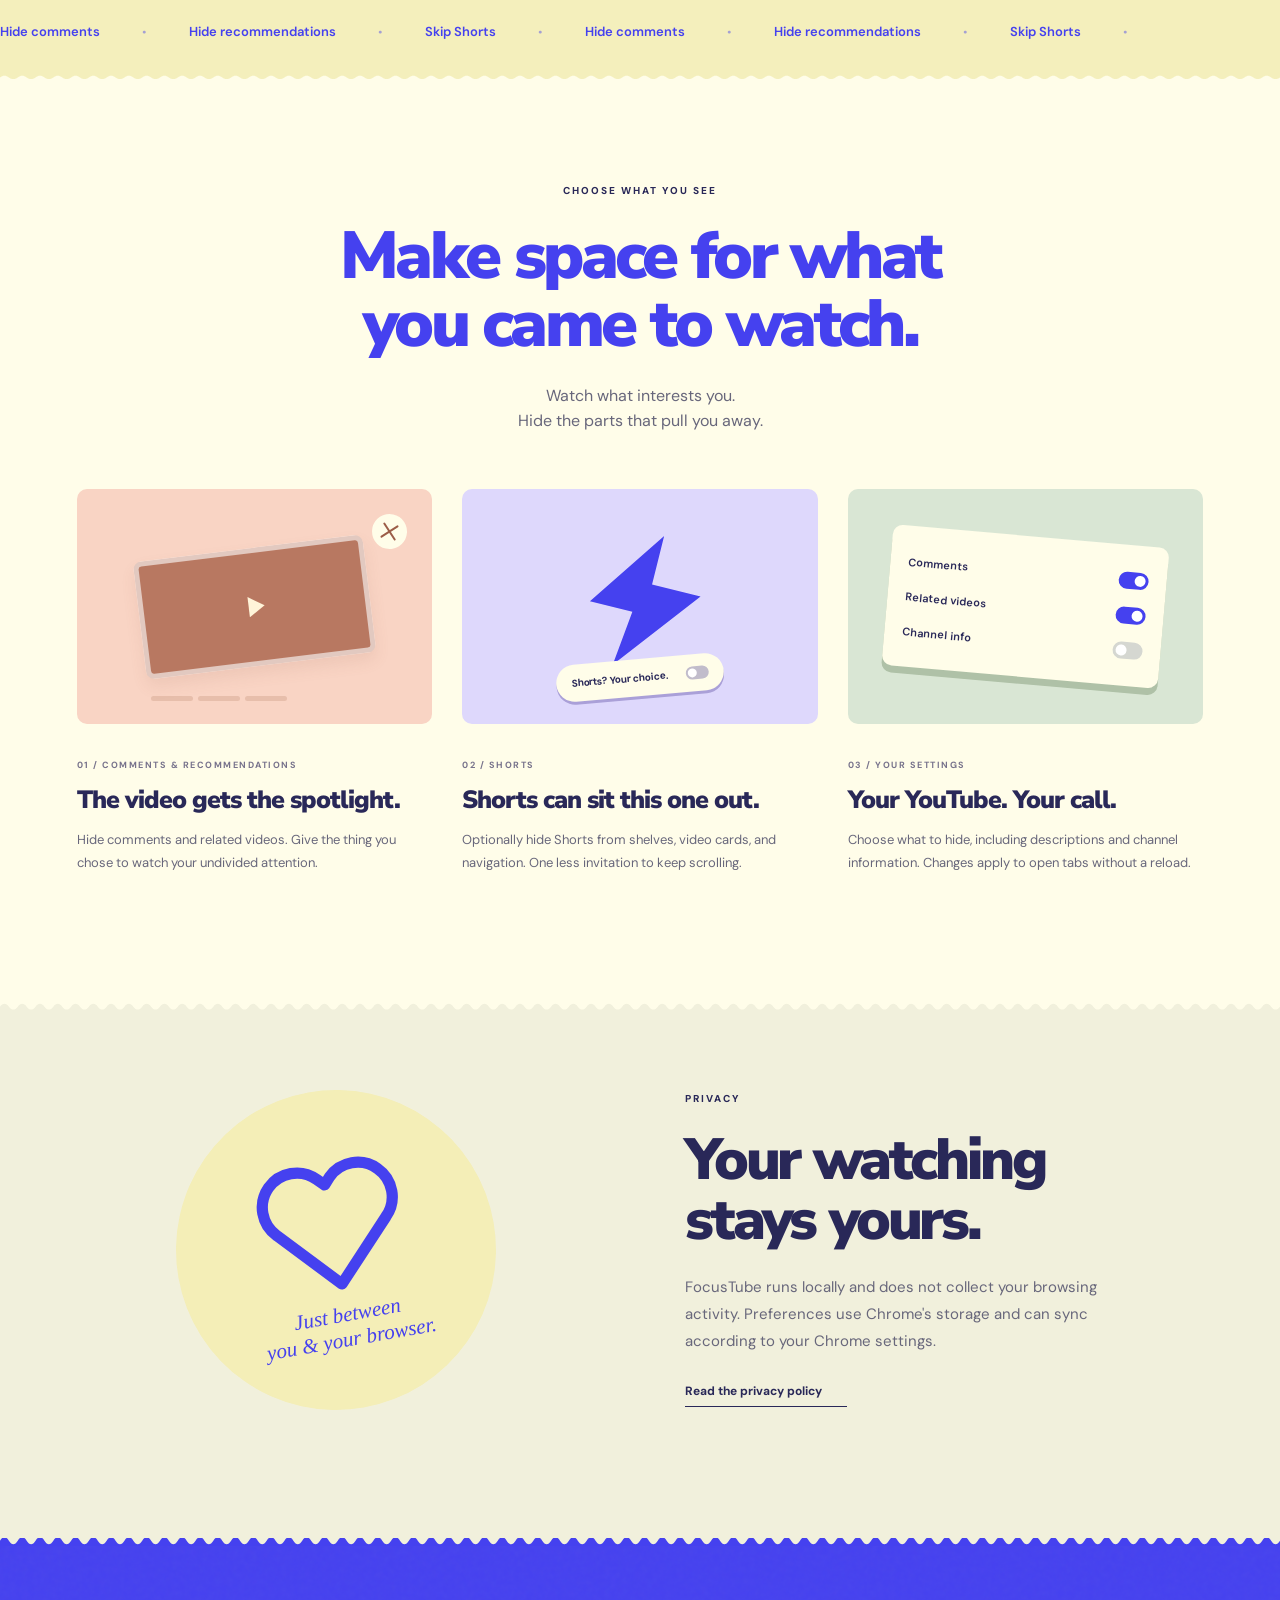
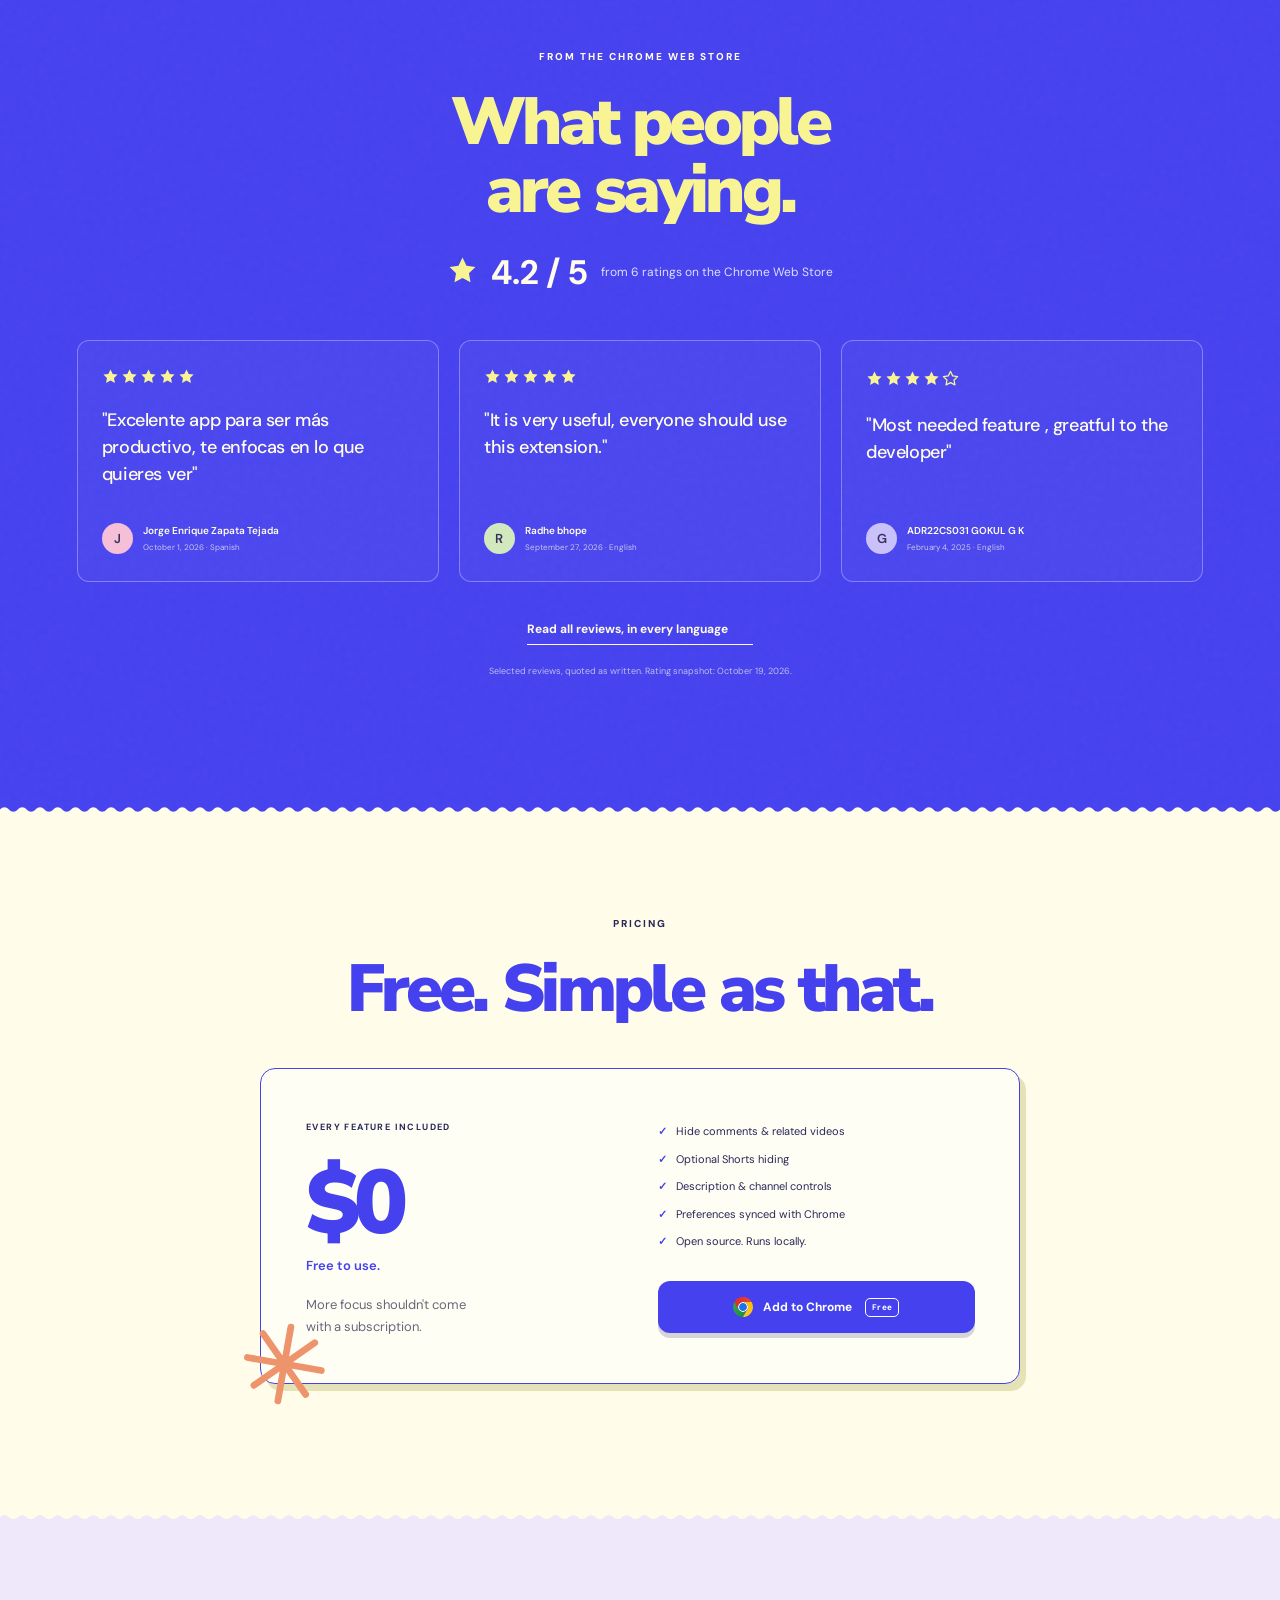
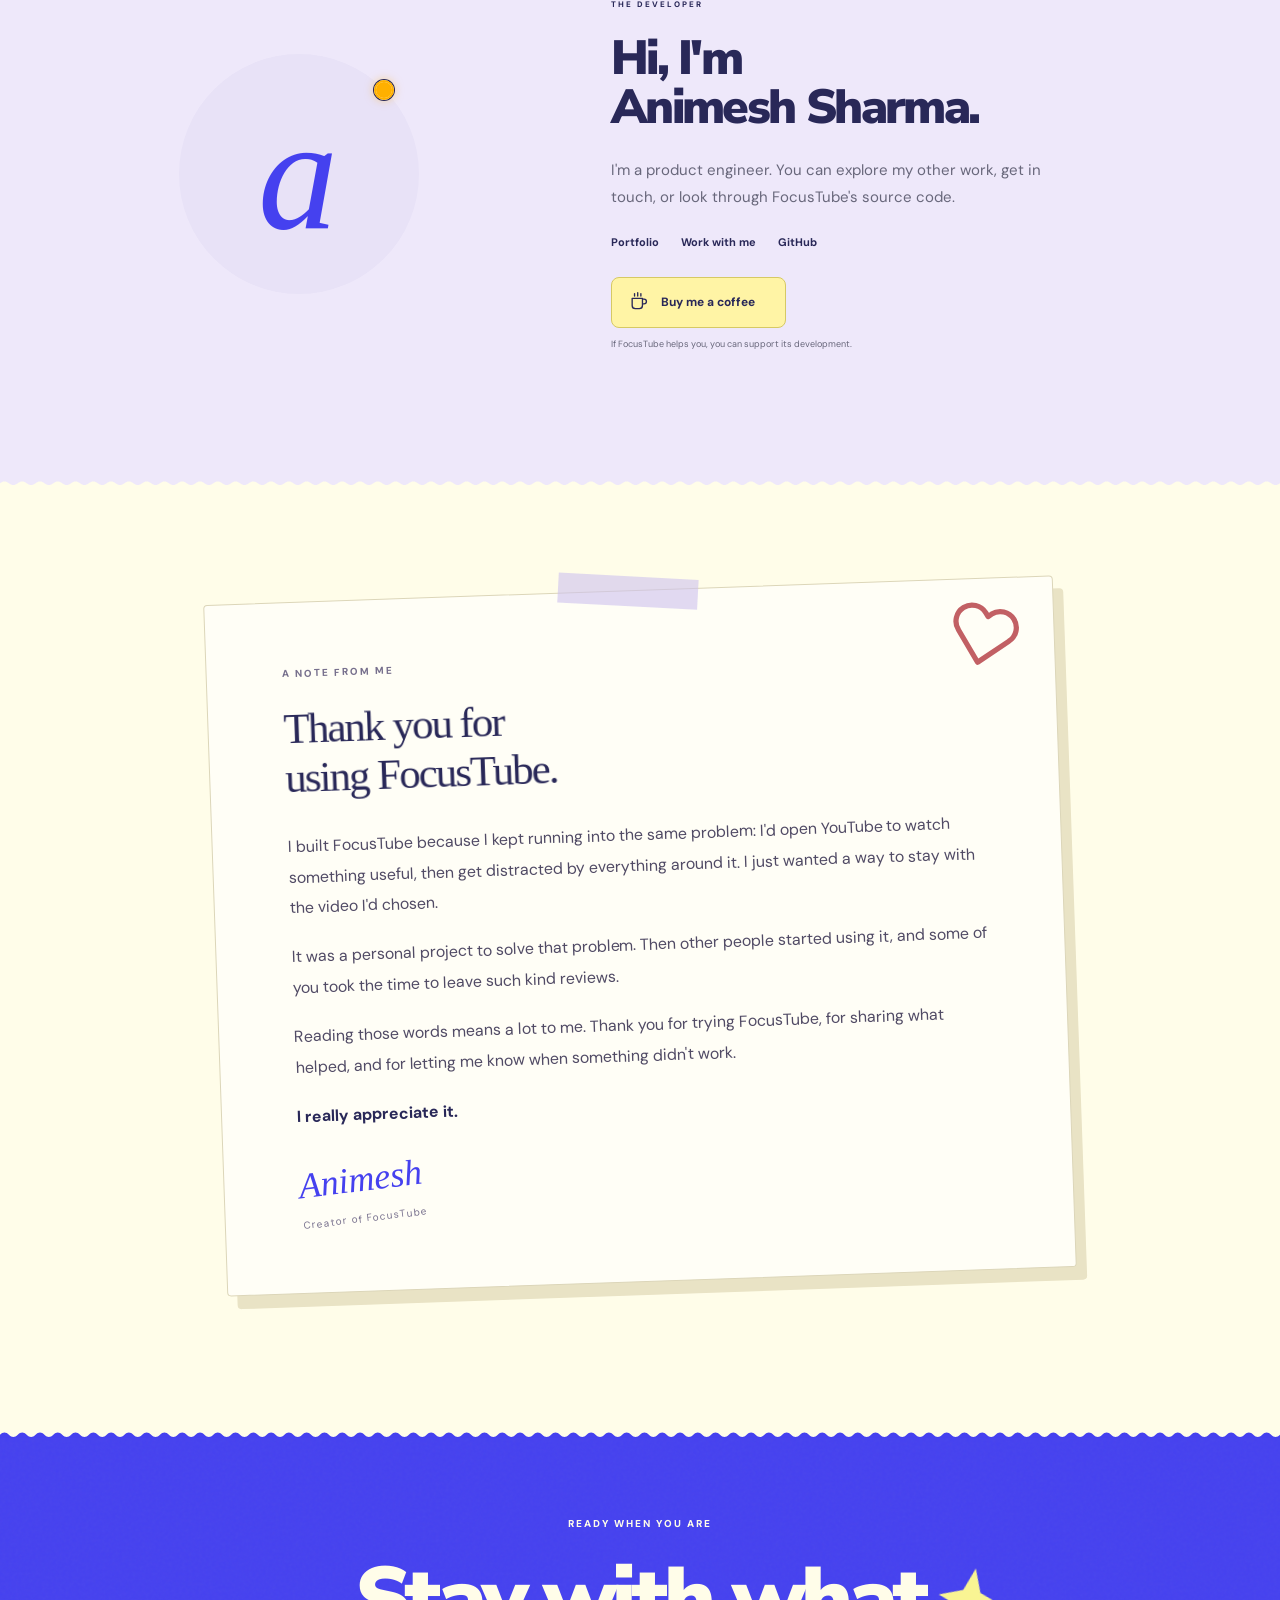
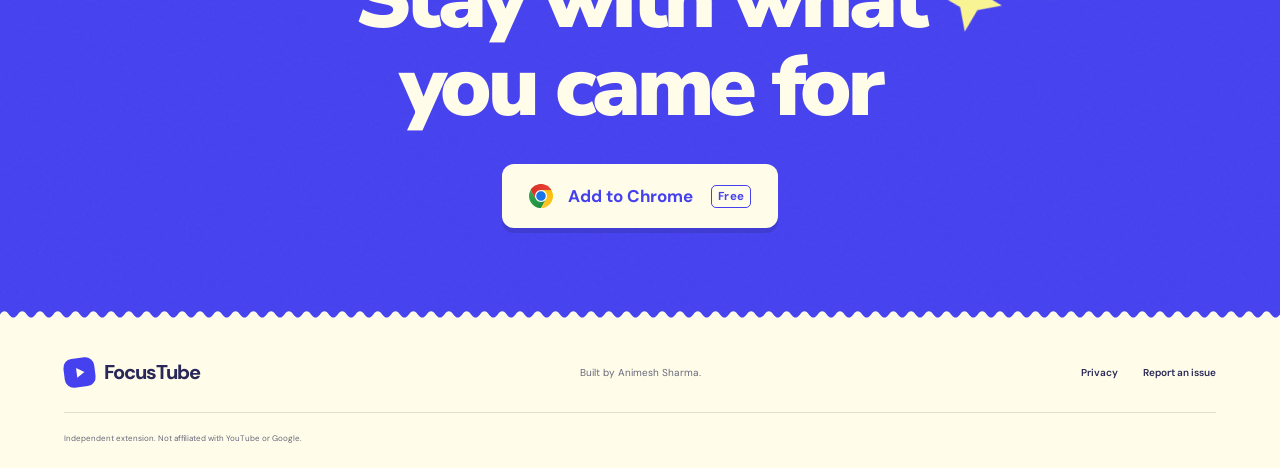
==== commit 71b60756: "style: place developer pulse on circular orbit" ====
--- a/website/index.html
+++ b/website/index.html
@@ -80,7 +80,7 @@
             "operatingSystem": "Windows, macOS, Linux, ChromeOS",
             "softwareRequirements": "Google Chrome",
             "isAccessibleForFree": true,
-            "downloadUrl": "https://chromewebstore.google.com/detail/focus-tube/idohimhijfbbnnbmfefaacabnjkbooeo",
+            "downloadUrl": "https://chromewebstore.google.com/detail/focus-tube/idohimhijfbbnnbmfefaacabnjkbooeo?hl=en",
             "image": "https://focustube-two.vercel.app/assets/social-v2.png",
             "offers": {
               "@type": "Offer",
@@ -142,7 +142,9 @@
         <a href="#features">Features</a><a href="#reviews">Reviews</a
         ><a href="#pricing">Pricing</a>
       </nav>
-      <a class="button small install" href="https://link.animesh.cc/focustube"
+      <a
+        class="button small install"
+        href="https://chromewebstore.google.com/detail/focus-tube/idohimhijfbbnnbmfefaacabnjkbooeo?hl=en"
         ><img
           alt=""
           class="chrome-logo"
@@ -178,7 +180,7 @@
           </p>
           <a
             class="button cream install"
-            href="https://link.animesh.cc/focustube"
+            href="https://chromewebstore.google.com/detail/focus-tube/idohimhijfbbnnbmfefaacabnjkbooeo?hl=en"
             ><img
               alt=""
               class="chrome-logo"
@@ -1067,7 +1069,7 @@
             </ul>
             <a
               class="button blue install"
-              href="https://link.animesh.cc/focustube"
+              href="https://chromewebstore.google.com/detail/focus-tube/idohimhijfbbnnbmfefaacabnjkbooeo?hl=en"
               ><img
                 alt=""
                 class="chrome-logo"
@@ -1102,7 +1104,8 @@
       </section>
       <section class="developer section" style="--wave-fill: #fffde9">
         <div aria-hidden="true" class="developer-mark">
-          <div class="creator-monogram">a<i class="creator-dot"></i></div>
+          <div class="creator-monogram">a</div>
+          <i class="creator-dot"></i>
         </div>
         <div>
           <p class="eyebrow">THE DEVELOPER</p>
@@ -1225,7 +1228,9 @@
               ></path></svg
           ></span>
         </h2>
-        <a class="button cream install" href="https://link.animesh.cc/focustube"
+        <a
+          class="button cream install"
+          href="https://chromewebstore.google.com/detail/focus-tube/idohimhijfbbnnbmfefaacabnjkbooeo?hl=en"
           ><img
             alt=""
             class="chrome-logo"
--- a/website/style.css
+++ b/website/style.css
@@ -2274,7 +2274,7 @@
   }
 }
 
-/* Animesh's capital-A mark and amber pulse, matching the Hire wordmark. */
+/* Italic monogram with an amber pulse on the circle's upper-right edge. */
 .developer-mark {
   font-family: Georgia, "Times New Roman", serif;
   font-weight: 400;
@@ -2286,8 +2286,9 @@
 }
 .creator-dot {
   position: absolute;
-  top: 0.16em;
-  right: -0.04em;
+  top: 14.645%;
+  left: 85.355%;
+  transform: translate(-50%, -50%);
   width: 20px;
   aspect-ratio: 1;
   border: 1px solid var(--cream);
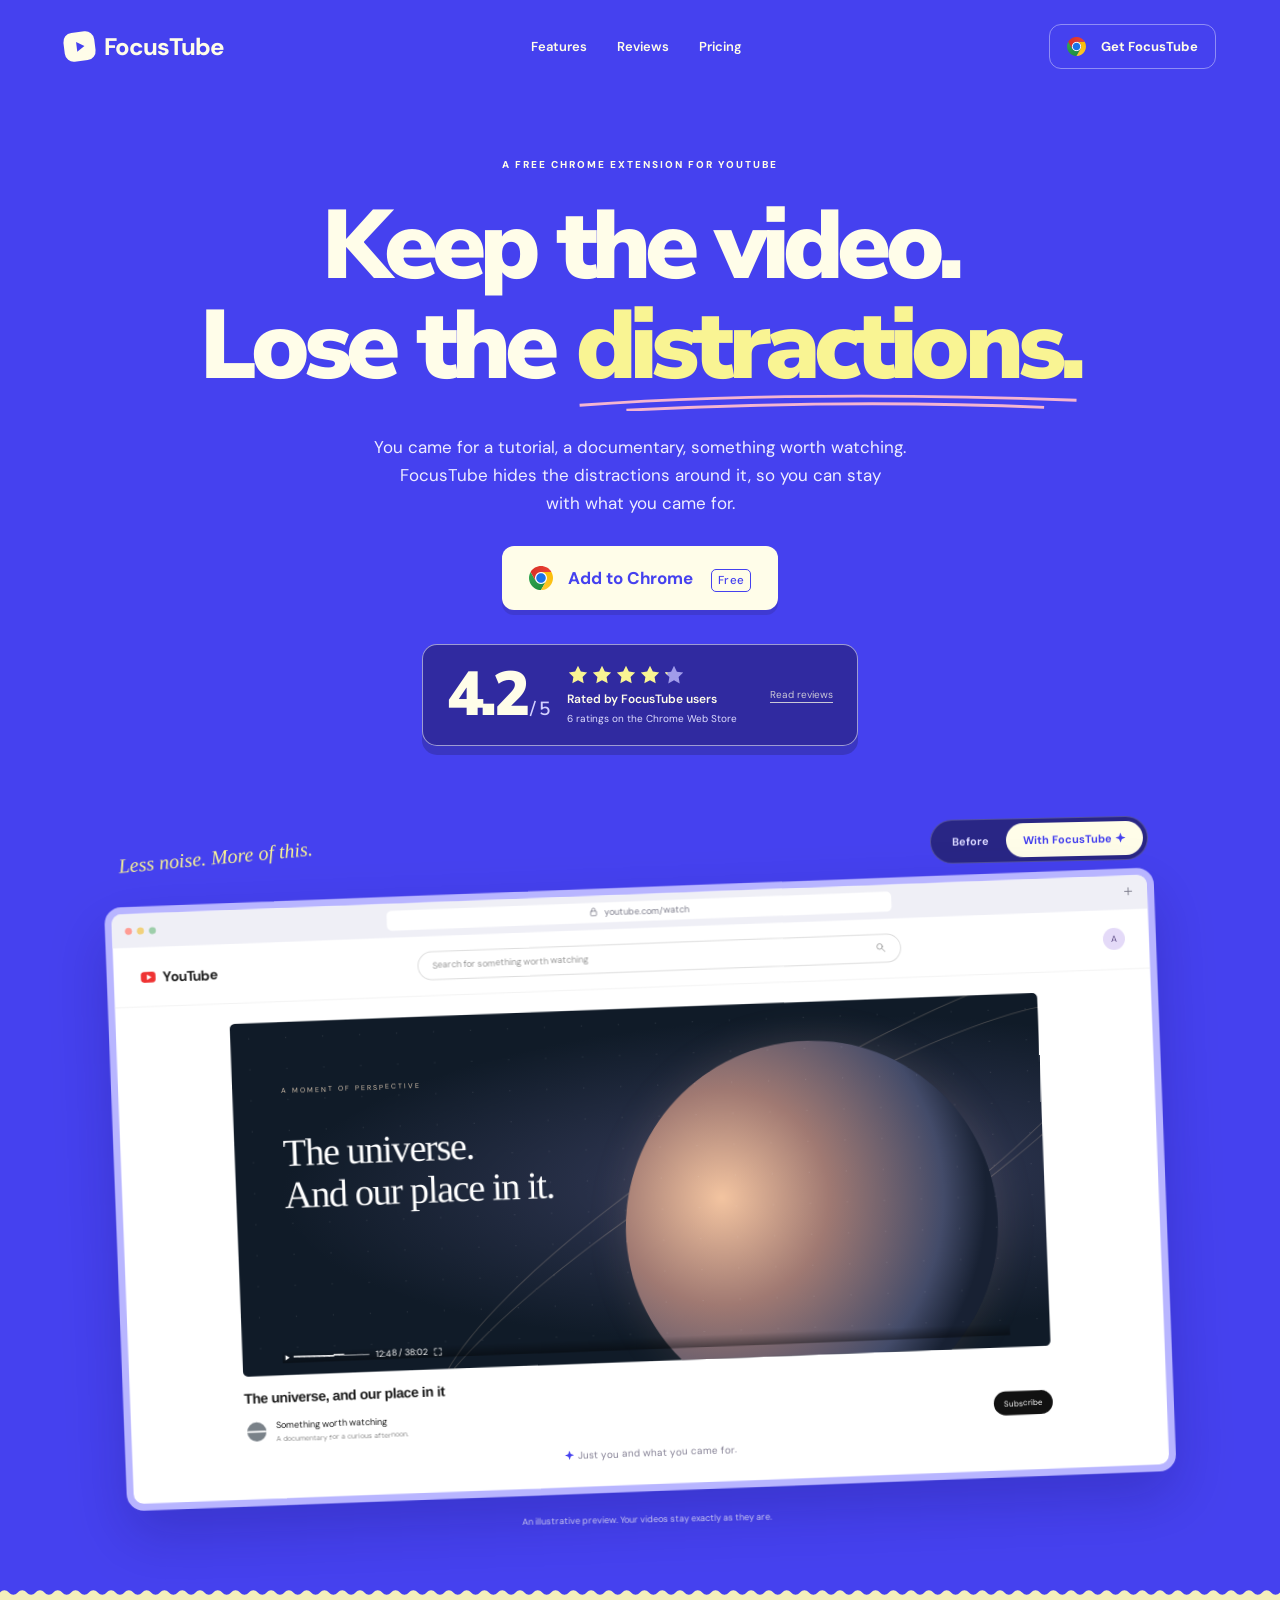
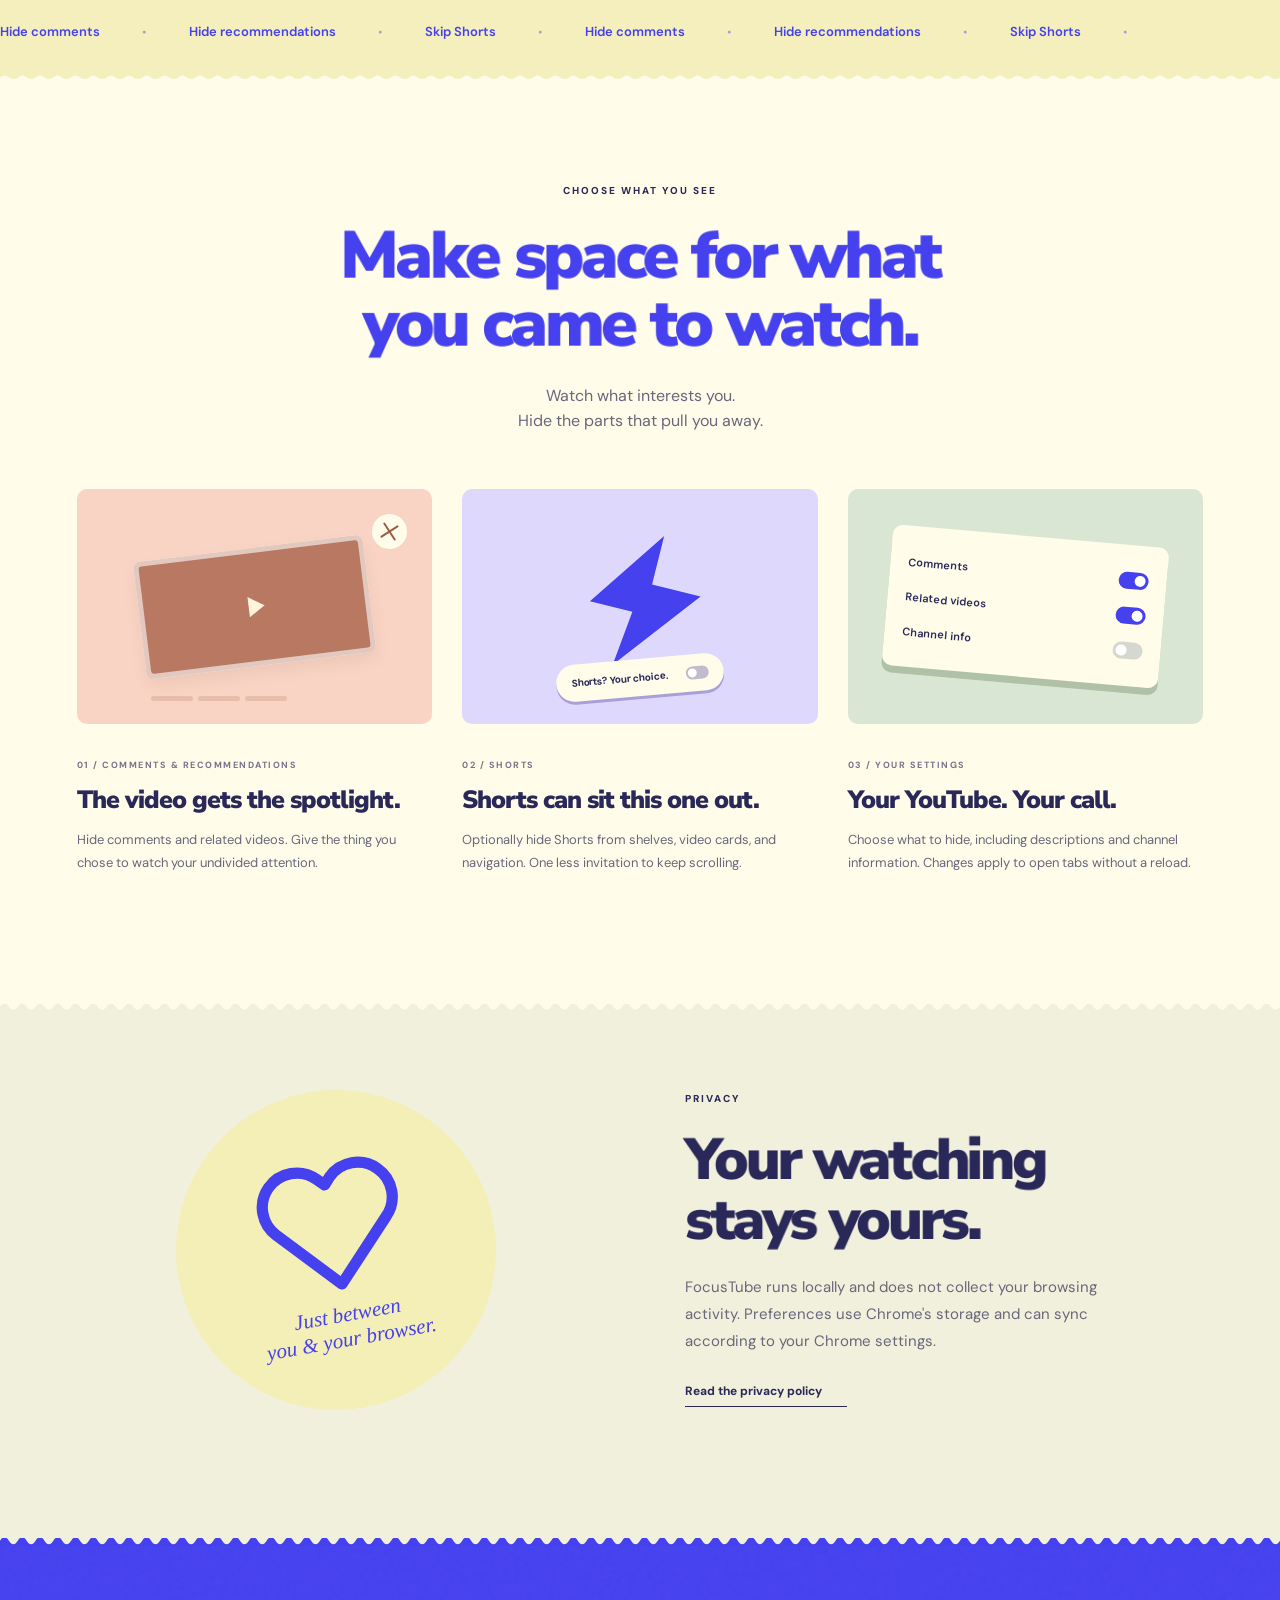
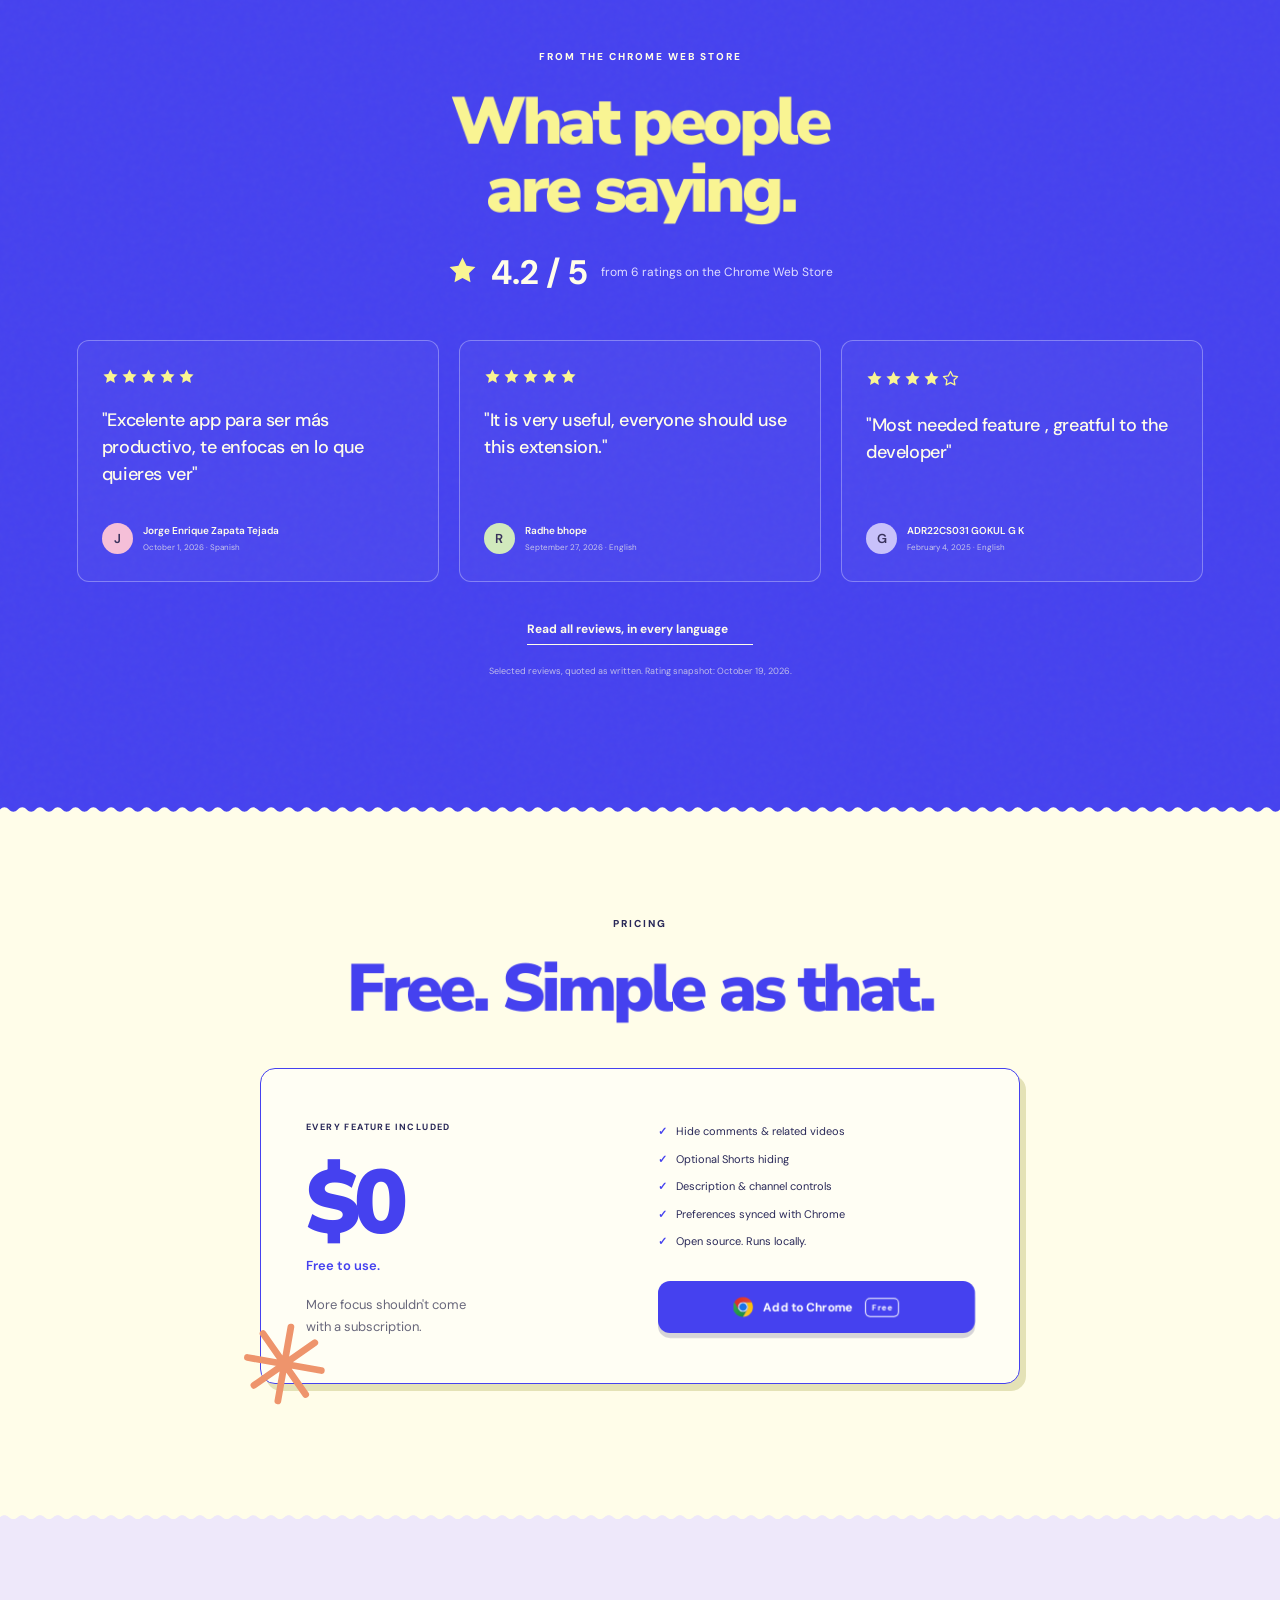
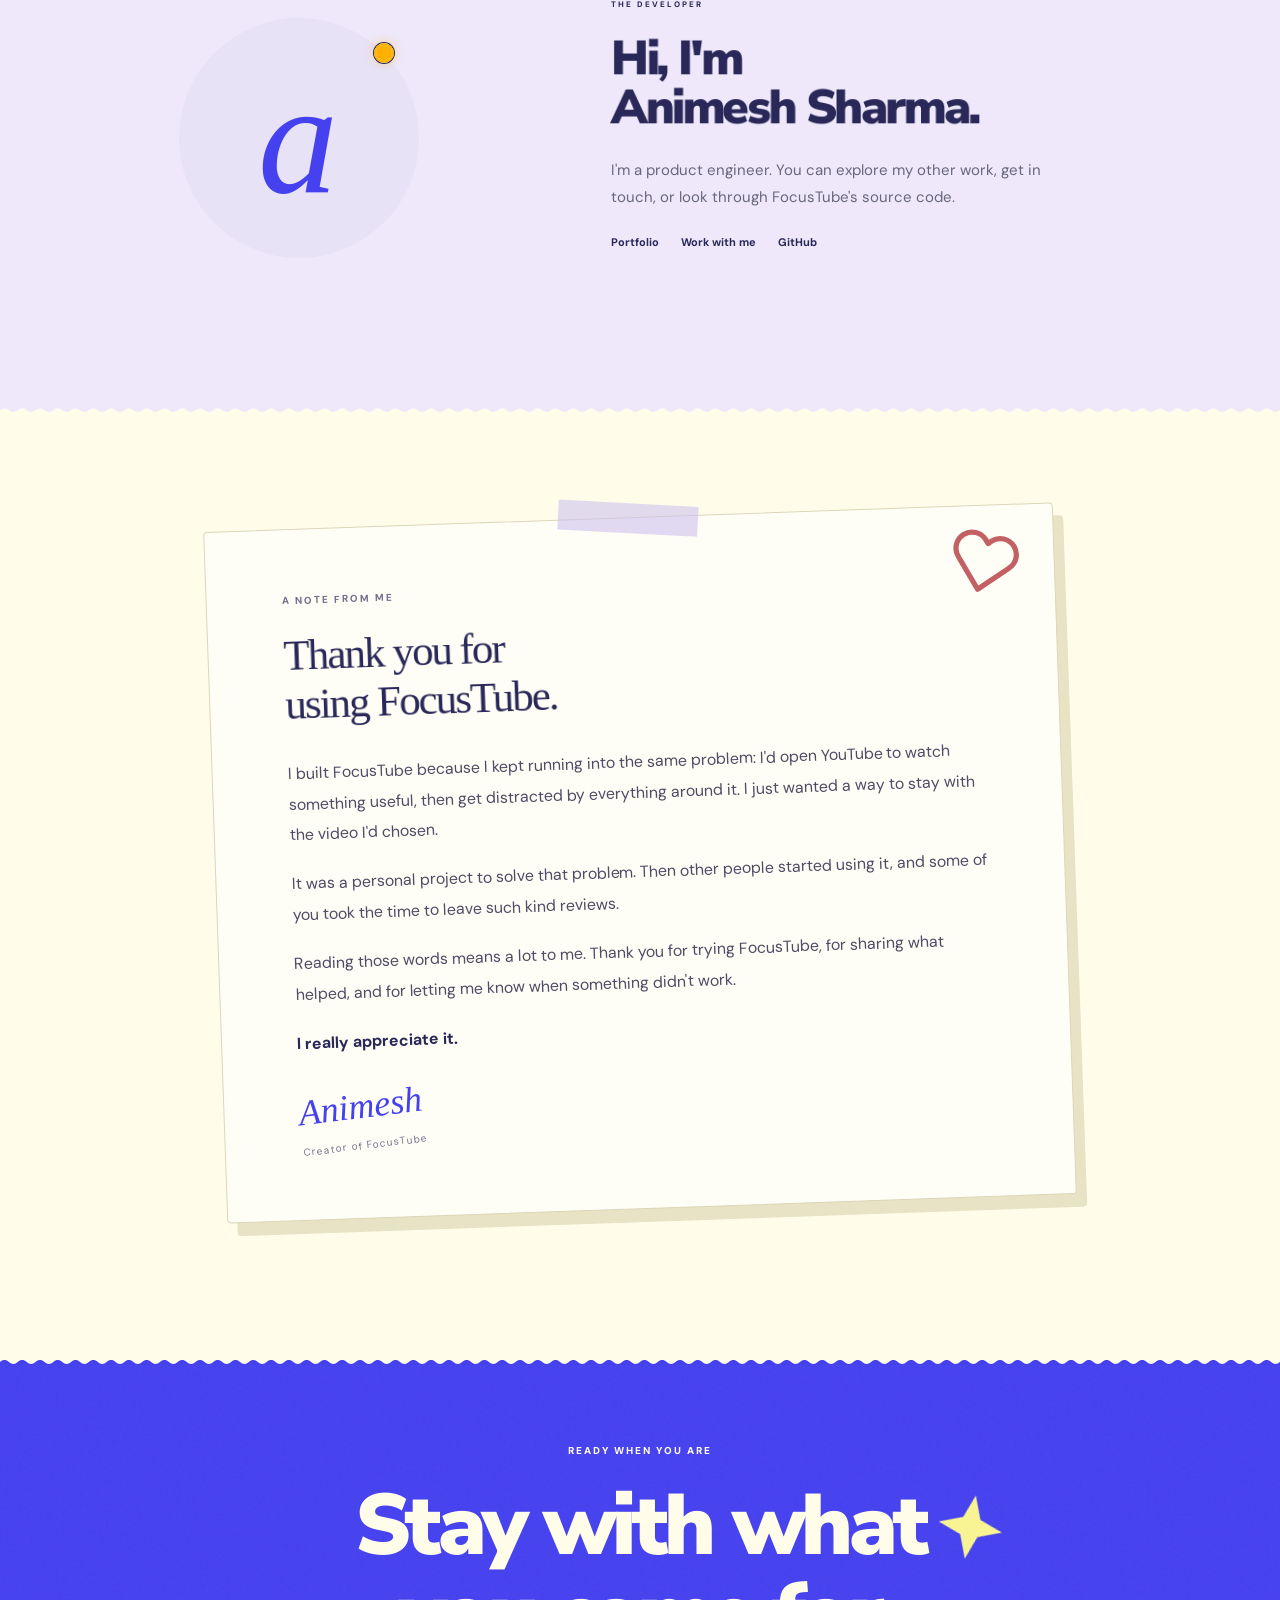
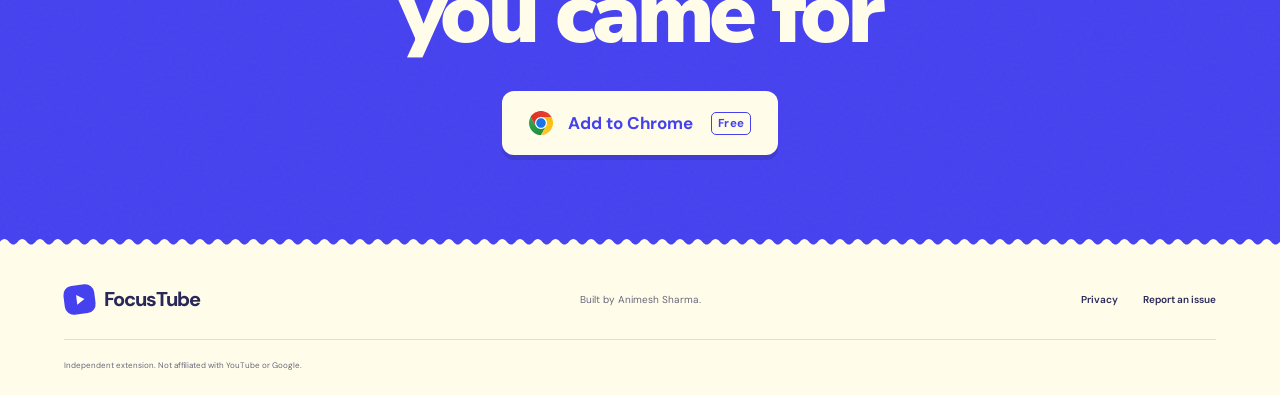
==== commit 88f7540d: "content: remove developer coffee donation link" ====
--- a/website/index.html
+++ b/website/index.html
@@ -1119,27 +1119,6 @@
             ><a href="https://hire.animesh.cc/">Work with me</a
             ><a href="https://github.com/animesh-algorithm/FocusTube">GitHub</a>
           </div>
-          <a class="coffee" href="https://link.animesh.cc/coffee"
-            ><span aria-hidden="true"
-              ><svg
-                aria-hidden="true"
-                class="ui-icon icon-coffee"
-                fill="none"
-                focusable="false"
-                stroke="currentColor"
-                stroke-linecap="round"
-                stroke-linejoin="round"
-                stroke-width="1.8"
-                viewBox="0 0 24 24"
-              >
-                <path
-                  d="M4 8h13v9a4 4 0 0 1-4 4H8a4 4 0 0 1-4-4ZM17 9h2a3 3 0 0 1 0 6h-2M7 2v3M11 1v4M15 2v3"
-                ></path></svg
-            ></span>
-            Buy me a coffee <span></span></a
-          ><small class="coffee-note"
-            >If FocusTube helps you, you can support its development.</small
-          >
         </div>
         <div aria-hidden="true" class="section-wave">
           <svg preserveaspectratio="none" viewBox="0 0 1440 54">
